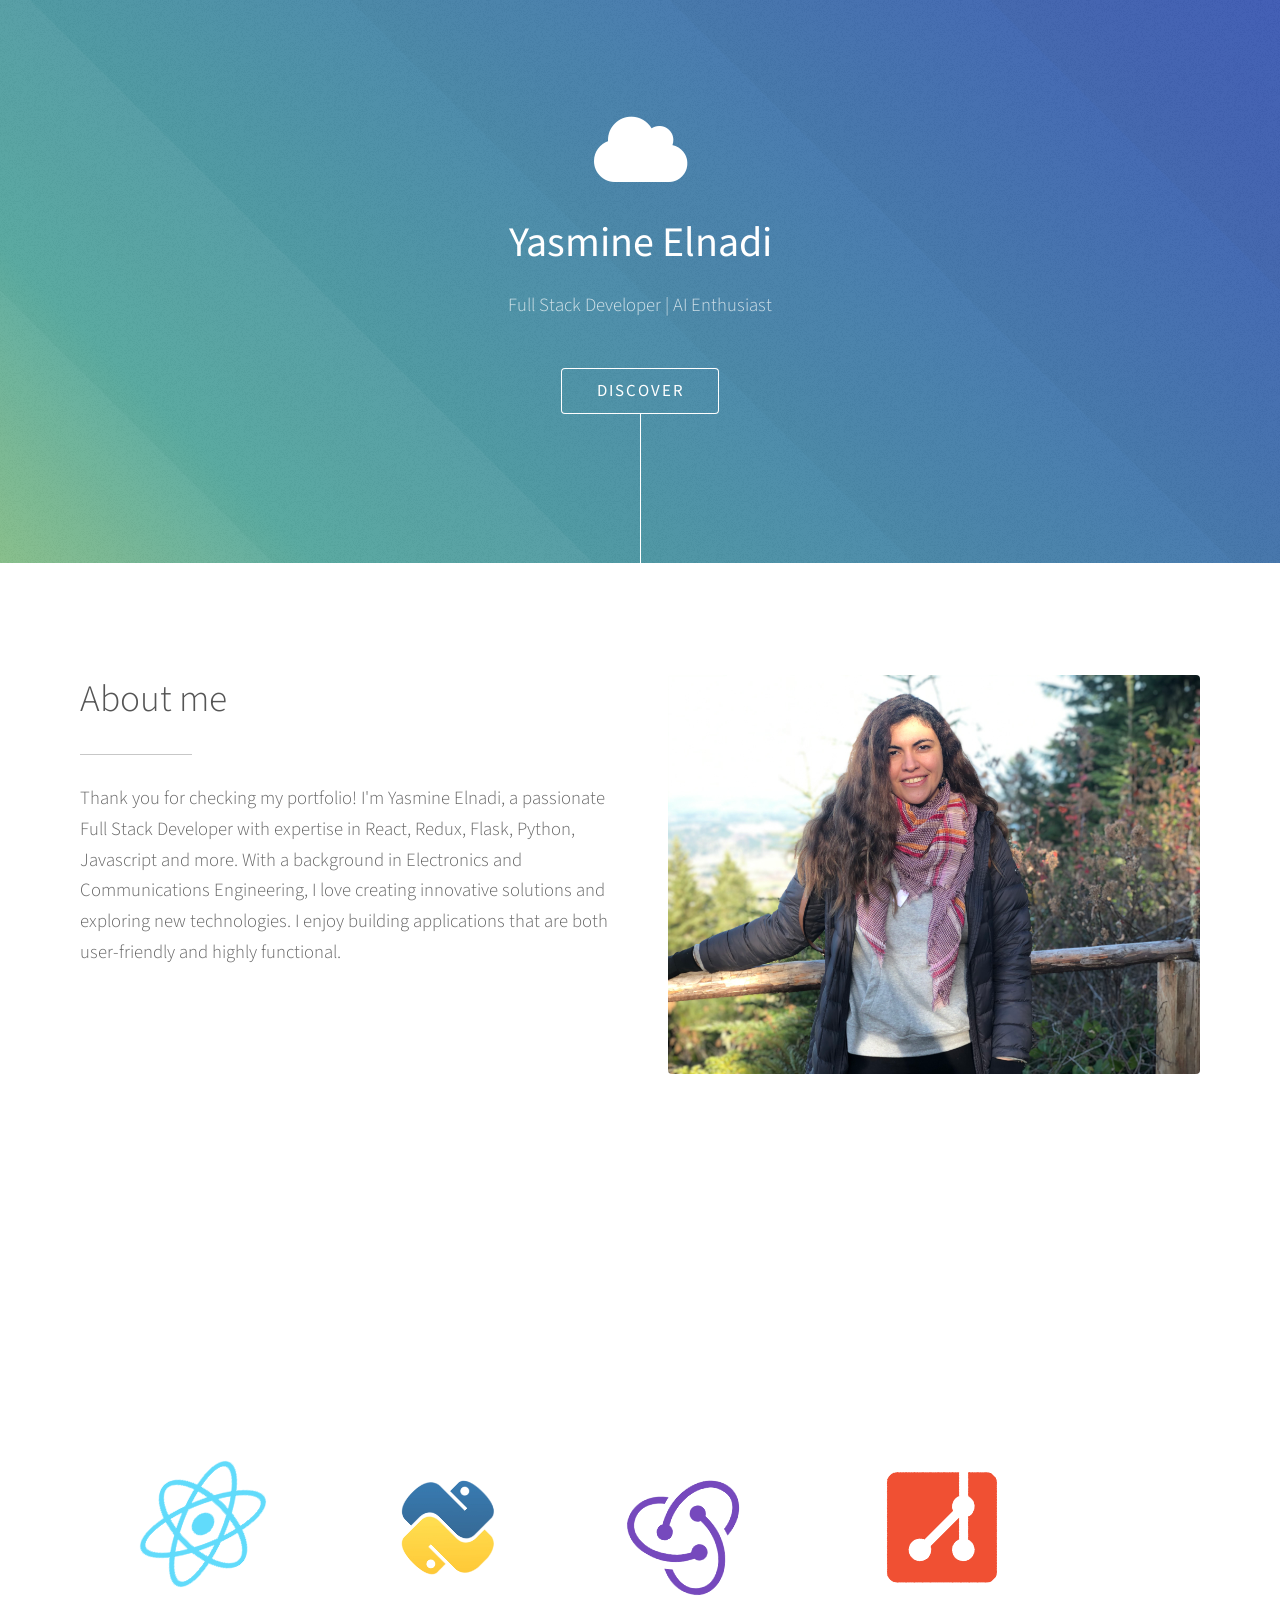
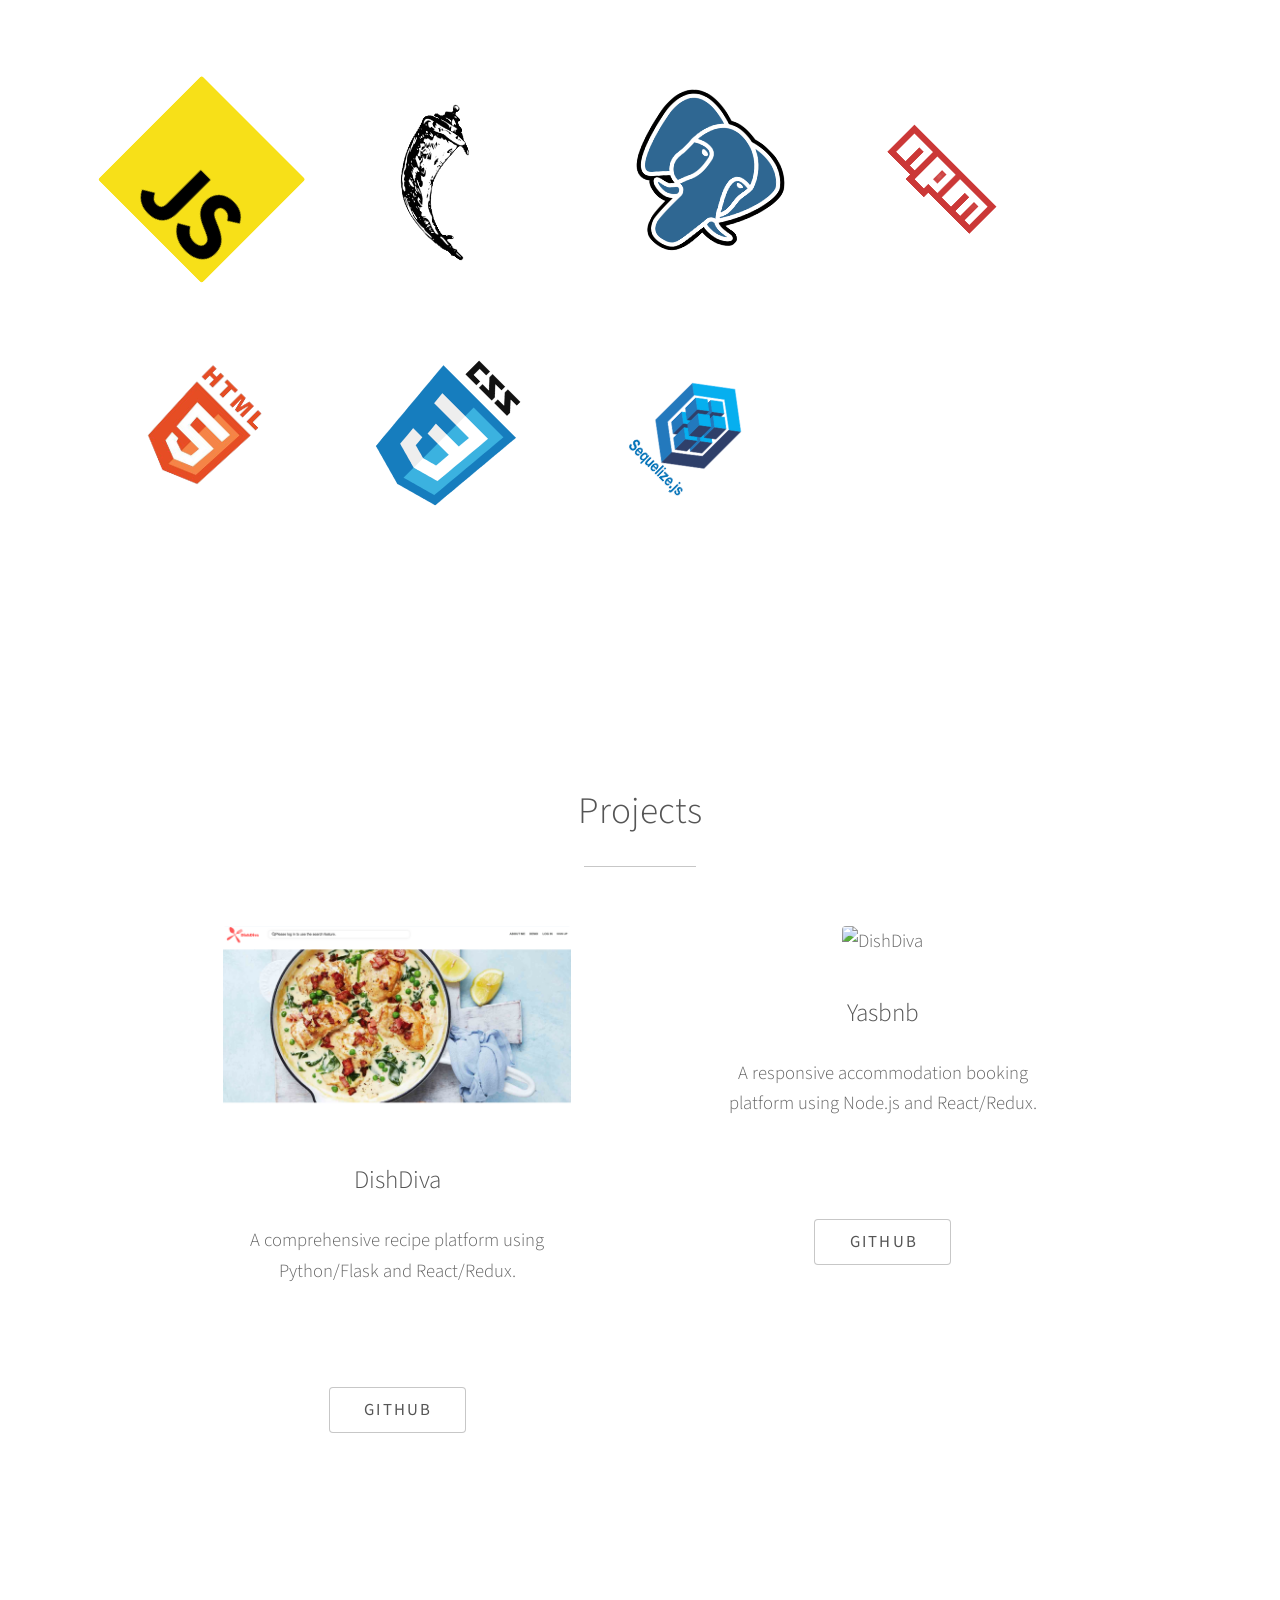
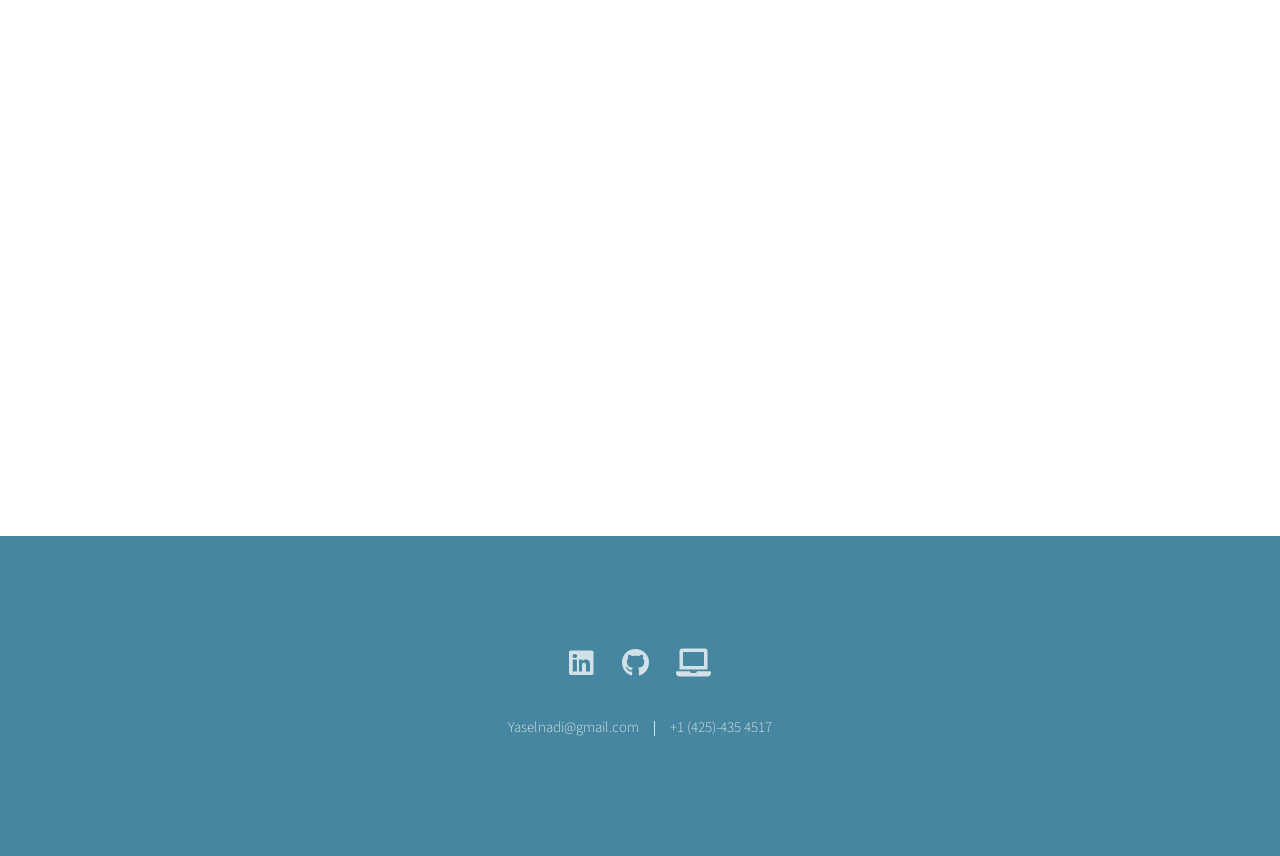
==== index.html @ 976515fc "edit" ====
<!DOCTYPE HTML>
<!--
	Photon by HTML5 UP
	html5up.net | @ajlkn
	Free for personal and commercial use under the CCA 3.0 license (html5up.net/license)
-->
<html>
	<head>
		<title>Yasmine Elnadi - Portfolio</title>
		<link rel="icon" type="image/x-icon" href="/images/favicon.ico">
		<meta charset="utf-8" />
		<meta name="viewport" content="width=device-width, initial-scale=1, user-scalable=no" />
		<link rel="stylesheet" href="assets/css/main.css" />
		<noscript><link rel="stylesheet" href="assets/css/noscript.css" /></noscript>
	</head>
	<body class="is-preload">

		<!-- Header -->
			<section id="header">
				<div class="inner">
					<span class="icon solid major fa-cloud"></span>
					<h1><strong>Yasmine Elnadi</strong><br />
					</h1>
					<p>Full Stack Developer | AI Enthusiast <br />
						<!-- <ul class="copyright">
							<li>Yaselnadi@gmail.com</li><li>+1 (425)-435 4517</li>
						</ul> -->

					
					</p>
					<ul class="actions special">
						<li><a href="#one" class="button scrolly">Discover</a></li>
					</ul>
				</div>
			</section>

		<!-- One -->
			<section id="one" class="main style1">
				<div class="container">
					<div class="row gtr-150">
						<div class="col-6 col-12-medium">
							<header class="major">
								<h2>About me<br />
								</h2>
							</header>
							<p>Thank you for checking my portfolio! I'm Yasmine Elnadi, a passionate Full Stack Developer with expertise in React, Redux, Flask, Python, Javascript and more. With a background in Electronics and Communications Engineering, I love creating innovative solutions and exploring new technologies. I enjoy building applications that are both user-friendly and highly functional. </p> 
						</div>
						<div class="col-6 col-12-medium imp-medium">
							<span class="image fit"><img src="images/pic1.jpg" alt="" /></span>
						</div>
					</div>
				</div>
			</section>

		<!-- Two -->
			<section id="two" class="main style2">
				<div class="container" >
							<header class="major">
								<h2>Skills and Technologies</h2>
							</header>
							<ul class="major-icons">
								<li><spam><img src="images/rr.png" alt="react" class="icon solid style3 major fa-camera-retro"></span></li>

								<li><span> <img src ='images/python2.png' alt ='python' class="icon solid style4 major fa-cog"></span></li>
								
								<li><span> <img src ='images/redux.png' alt ='redux' class="icon solid style6 major fa-calendar"></span></li>
								
								<li><span> <img src ='images/git.png' alt ='git' class="icon solid style6 major fa-calendar"></span></li>

								<li><span> <img src ='images/js.png' alt ='git' class="icon solid style6 major fa-calendar"></span></li>

								<li><span> <img src ='images/flask.png' alt ='git' class="icon solid style6 major fa-calendar"></span></li>

								<li><span> <img src ='images/post.png' alt ='git' class="icon solid style6 major fa-calendar"></span></li>

								<li><span> <img src ='images/npm.png' alt ='git' class="icon solid style6 major fa-calendar"></span></li>

								<li><span> <img src ='images/html-2.png' alt ='git' class="icon solid style6 major fa-calendar"></span></li>

								<li><span> <img src ='images/css.png' alt ='git' class="icon solid style6 major fa-calendar"></span></li>

								<li><span> <img src ='images/seq.png' alt ='git' class="icon solid style6 major fa-calendar"></span></li>


							</ul>
						</div>
					</div>
				</div>
			</section>

		<!-- Three -->
			<section id="three" class="main style1 special">
				<div class="container">
					<header class="major">
						<h2>Projects</h2>
					</header>
					<div class="row gtr-120">
						<div class="col-4 col-12-medium">
							<a href="https://dishdiva-t3d2.onrender.com/" target="_blank" class="image">
								<span class="image fit"><img src="images/dishdiva.png" alt="DishDiva" /></span>
							</a>
							<h3>DishDiva</h3>
							<p>A comprehensive recipe platform using Python/Flask and React/Redux.</p>
							<ul class="actions special align-button">
								<li><a href="https://github.com/YElnadi/DishDiva2" class="button">Github</a></li>
							</ul>
						</div>
						
						
						<div class="col-4 col-12-medium">
							<a href="https://yasbnb-65y9.onrender.com/" target="_blank" class="image">
								<span class="image fit"><img src="images/yasbnb.png" alt="DishDiva" /></span>
							</a>
							<h3>Yasbnb</h3>
							<p>A responsive accommodation booking platform using Node.js and React/Redux.</p>
							<ul class="actions special align-button">
								<li><a href="https://github.com/YElnadi/Yasbnb" class="button">Github</a></li>
							</ul>
						</div>


						<!-- <div class="col-4 col-12-medium">
							<a href="https://yasbnb-65y9.onrender.com/" target="_blank" class="image">
								<span class="image fit"><img src="images/yasbnb.png" alt="DishDiva" /></span>
							</a>
							<h3>Yasbnb</h3>
							<p>A responsive accommodation booking platform using Node.js and React.</p>
							<ul class="actions special align-button">
								<li><a href="https://github.com/YElnadi/Yasbnb" class="button">Github</a></li>
							</ul>
						</div> -->
					</div>
				</div>
			</section>

		<!--Four-->
			<section id="four" class="main style2 special">
				<div class="container">
					<header class="major">
						<h2>My AI Journey</h2>
					</header>
					<p>Recently, I embarked on an exciting new path as an AI engineer. I am thrilled to announce that I have been accepted into the Headstart fellowship, a prestigious program where I will have the opportunity to build five cutting-edge AI projects.</p>
					<p>This fellowship represents a significant milestone in my career, and I am eager to dive deep into the world of artificial intelligence. The projects I will be working on are not only innovative but also have the potential to make a real impact. Stay tuned for updates as I document my journey, share insights, and showcase the incredible work that lies ahead.</p>
					<p>Thank you for being a part of this exciting adventure with me!</p>
				<!-- </div></p>
					<ul class="actions special">
						<li><a href="#" class="button wide primary">Sign Up</a></li>
						<li><a href="#" class="button wide">Learn More</a></li>
					</ul>
				</div> -->
			</section>

		<!-- Five -->
		<!--
			<section id="five" class="main style1">
				<div class="container">
					<header class="major special">
						<h2>Elements</h2>
					</header>

					<section>
						<h4>Text</h4>
						<p>This is <b>bold</b> and this is <strong>strong</strong>. This is <i>italic</i> and this is <em>emphasized</em>.
						This is <sup>superscript</sup> text and this is <sub>subscript</sub> text.
						This is <u>underlined</u> and this is code: <code>for (;;) { ... }</code>. Finally, <a href="#">this is a link</a>.</p>
						<hr />
						<header>
							<h4>Heading with a Subtitle</h4>
							<p>Lorem ipsum dolor sit amet nullam id egestas urna aliquam</p>
						</header>
						<p>Nunc lacinia ante nunc ac lobortis. Interdum adipiscing gravida odio porttitor sem non mi integer non faucibus ornare mi ut ante amet placerat aliquet. Volutpat eu sed ante lacinia sapien lorem accumsan varius montes viverra nibh in adipiscing blandit tempus accumsan.</p>
						<header>
							<h5>Heading with a Subtitle</h5>
							<p>Lorem ipsum dolor sit amet nullam id egestas urna aliquam</p>
						</header>
						<p>Nunc lacinia ante nunc ac lobortis. Interdum adipiscing gravida odio porttitor sem non mi integer non faucibus ornare mi ut ante amet placerat aliquet. Volutpat eu sed ante lacinia sapien lorem accumsan varius montes viverra nibh in adipiscing blandit tempus accumsan.</p>
						<hr />
						<h2>Heading Level 2</h2>
						<h3>Heading Level 3</h3>
						<h4>Heading Level 4</h4>
						<h5>Heading Level 5</h5>
						<h6>Heading Level 6</h6>
						<hr />
						<h5>Blockquote</h5>
						<blockquote>Fringilla nisl. Donec accumsan interdum nisi, quis tincidunt felis sagittis eget tempus euismod. Vestibulum ante ipsum primis in faucibus vestibulum. Blandit adipiscing eu felis iaculis volutpat ac adipiscing accumsan faucibus. Vestibulum ante ipsum primis in faucibus lorem ipsum dolor sit amet nullam adipiscing eu felis.</blockquote>
						<h5>Preformatted</h5>
						<pre><code>i = 0;

while (!deck.isInOrder()) {
print 'Iteration ' + i;
deck.shuffle();
i++;
}

print 'It took ' + i + ' iterations to sort the deck.';</code></pre>
					</section>

					<section>
						<h4>Lists</h4>
						<div class="row">
							<div class="col-6 col-12-medium">
								<h5>Unordered</h5>
								<ul>
									<li>Dolor pulvinar etiam.</li>
									<li>Sagittis adipiscing.</li>
									<li>Felis enim feugiat.</li>
								</ul>
								<h5>Alternate</h5>
								<ul class="alt">
									<li>Dolor pulvinar etiam.</li>
									<li>Sagittis adipiscing.</li>
									<li>Felis enim feugiat.</li>
								</ul>
							</div>
							<div class="col-6 col-12-medium">
								<h5>Ordered</h5>
								<ol>
									<li>Dolor pulvinar etiam.</li>
									<li>Etiam vel felis viverra.</li>
									<li>Felis enim feugiat.</li>
									<li>Dolor pulvinar etiam.</li>
									<li>Etiam vel felis lorem.</li>
									<li>Felis enim et feugiat.</li>
								</ol>
								<h5>Icons</h5>
								<ul class="icons">
									<li><a href="#" class="icon brands fa-twitter"><span class="label">Twitter</span></a></li>
									<li><a href="#" class="icon brands fa-facebook-f"><span class="label">Facebook</span></a></li>
									<li><a href="#" class="icon brands fa-instagram"><span class="label">Instagram</span></a></li>
									<li><a href="#" class="icon brands fa-github"><span class="label">Github</span></a></li>
								</ul>
							</div>
						</div>
						<h5>Actions</h5>
						<div class="row">
							<div class="col-6 col-12-medium">
								<ul class="actions">
									<li><a href="#" class="button primary">Default</a></li>
									<li><a href="#" class="button">Default</a></li>
								</ul>
								<ul class="actions small">
									<li><a href="#" class="button primary small">Small</a></li>
									<li><a href="#" class="button small">Small</a></li>
								</ul>
								<ul class="actions stacked">
									<li><a href="#" class="button primary">Default</a></li>
									<li><a href="#" class="button">Default</a></li>
								</ul>
								<ul class="actions stacked">
									<li><a href="#" class="button primary small">Small</a></li>
									<li><a href="#" class="button small">Small</a></li>
								</ul>
							</div>
							<div class="col-6 col-12-medium">
								<ul class="actions stacked">
									<li><a href="#" class="button primary fit">Default</a></li>
									<li><a href="#" class="button fit">Default</a></li>
								</ul>
								<ul class="actions stacked">
									<li><a href="#" class="button primary small fit">Small</a></li>
									<li><a href="#" class="button small fit">Small</a></li>
								</ul>
							</div>
						</div>
					</section>

					<section>
						<h4>Table</h4>
						<h5>Default</h5>
						<div class="table-wrapper">
							<table>
								<thead>
									<tr>
										<th>Name</th>
										<th>Description</th>
										<th>Price</th>
									</tr>
								</thead>
								<tbody>
									<tr>
										<td>Item One</td>
										<td>Ante turpis integer aliquet porttitor.</td>
										<td>29.99</td>
									</tr>
									<tr>
										<td>Item Two</td>
										<td>Vis ac commodo adipiscing arcu aliquet.</td>
										<td>19.99</td>
									</tr>
									<tr>
										<td>Item Three</td>
										<td> Morbi faucibus arcu accumsan lorem.</td>
										<td>29.99</td>
									</tr>
									<tr>
										<td>Item Four</td>
										<td>Vitae integer tempus condimentum.</td>
										<td>19.99</td>
									</tr>
									<tr>
										<td>Item Five</td>
										<td>Ante turpis integer aliquet porttitor.</td>
										<td>29.99</td>
									</tr>
								</tbody>
								<tfoot>
									<tr>
										<td colspan="2"></td>
										<td>100.00</td>
									</tr>
								</tfoot>
							</table>
						</div>

						<h5>Alternate</h5>
						<div class="table-wrapper">
							<table class="alt">
								<thead>
									<tr>
										<th>Name</th>
										<th>Description</th>
										<th>Price</th>
									</tr>
								</thead>
								<tbody>
									<tr>
										<td>Item One</td>
										<td>Ante turpis integer aliquet porttitor.</td>
										<td>29.99</td>
									</tr>
									<tr>
										<td>Item Two</td>
										<td>Vis ac commodo adipiscing arcu aliquet.</td>
										<td>19.99</td>
									</tr>
									<tr>
										<td>Item Three</td>
										<td> Morbi faucibus arcu accumsan lorem.</td>
										<td>29.99</td>
									</tr>
									<tr>
										<td>Item Four</td>
										<td>Vitae integer tempus condimentum.</td>
										<td>19.99</td>
									</tr>
									<tr>
										<td>Item Five</td>
										<td>Ante turpis integer aliquet porttitor.</td>
										<td>29.99</td>
									</tr>
								</tbody>
								<tfoot>
									<tr>
										<td colspan="2"></td>
										<td>100.00</td>
									</tr>
								</tfoot>
							</table>
						</div>
					</section>

					<section>
						<h4>Buttons</h4>
						<ul class="actions">
							<li><a href="#" class="button primary">Primary</a></li>
							<li><a href="#" class="button">Default</a></li>
						</ul>
						<ul class="actions">
							<li><a href="#" class="button large">Large</a></li>
							<li><a href="#" class="button">Default</a></li>
							<li><a href="#" class="button small">Small</a></li>
						</ul>
						<ul class="actions fit">
							<li><a href="#" class="button fit">Fit</a></li>
							<li><a href="#" class="button primary fit">Fit</a></li>
							<li><a href="#" class="button fit">Fit</a></li>
						</ul>
						<ul class="actions fit small">
							<li><a href="#" class="button primary fit small">Fit + Small</a></li>
							<li><a href="#" class="button fit small">Fit + Small</a></li>
							<li><a href="#" class="button primary fit small">Fit + Small</a></li>
						</ul>
						<ul class="actions">
							<li><a href="#" class="button primary icon solid fa-download">Icon</a></li>
							<li><a href="#" class="button icon solid fa-download">Icon</a></li>
						</ul>
						<ul class="actions">
							<li><span class="button primary disabled">Disabled</span></li>
							<li><span class="button disabled">Disabled</span></li>
						</ul>
					</section>

					<section>
						<h4>Form</h4>
						<form method="post" action="#">
							<div class="row gtr-uniform gtr-50">
								<div class="col-6 col-12-xsmall">
									<input type="text" name="demo-name" id="demo-name" value="" placeholder="Name" />
								</div>
								<div class="col-6 col-12-xsmall">
									<input type="email" name="demo-email" id="demo-email" value="" placeholder="Email" />
								</div>
								<div class="col-12">
									<select name="demo-category" id="demo-category">
										<option value="">- Category -</option>
										<option value="1">Manufacturing</option>
										<option value="1">Shipping</option>
										<option value="1">Administration</option>
										<option value="1">Human Resources</option>
									</select>
								</div>
								<div class="col-4 col-12-small">
									<input type="radio" id="demo-priority-low" name="demo-priority" checked>
									<label for="demo-priority-low">Low</label>
								</div>
								<div class="col-4 col-12-small">
									<input type="radio" id="demo-priority-normal" name="demo-priority">
									<label for="demo-priority-normal">Normal</label>
								</div>
								<div class="col-4 col-12-small">
									<input type="radio" id="demo-priority-high" name="demo-priority">
									<label for="demo-priority-high">High</label>
								</div>
								<div class="col-6 col-12-small">
									<input type="checkbox" id="demo-copy" name="demo-copy">
									<label for="demo-copy">Email me a copy</label>
								</div>
								<div class="col-6 col-12-small">
									<input type="checkbox" id="demo-human" name="demo-human" checked>
									<label for="demo-human">Not a robot</label>
								</div>
								<div class="col-12">
									<textarea name="demo-message" id="demo-message" placeholder="Enter your message" rows="6"></textarea>
								</div>
								<div class="col-12">
									<ul class="actions">
										<li><input type="submit" value="Send Message" class="primary" /></li>
										<li><input type="reset" value="Reset" /></li>
									</ul>
								</div>
							</div>
						</form>
					</section>

					<section>
						<h4>Image</h4>
						<h5>Fit</h5>
						<div class="box alt">
							<div class="row gtr-uniform gtr-50">
								<div class="col-12"><span class="image fit"><img src="images/pic06.jpg" alt="" /></span></div>
								<div class="col-4"><span class="image fit"><img src="images/pic02.jpg" alt="" /></span></div>
								<div class="col-4"><span class="image fit"><img src="images/pic03.jpg" alt="" /></span></div>
								<div class="col-4"><span class="image fit"><img src="images/pic04.jpg" alt="" /></span></div>
								<div class="col-4"><span class="image fit"><img src="images/pic03.jpg" alt="" /></span></div>
								<div class="col-4"><span class="image fit"><img src="images/pic04.jpg" alt="" /></span></div>
								<div class="col-4"><span class="image fit"><img src="images/pic02.jpg" alt="" /></span></div>
								<div class="col-4"><span class="image fit"><img src="images/pic04.jpg" alt="" /></span></div>
								<div class="col-4"><span class="image fit"><img src="images/pic02.jpg" alt="" /></span></div>
								<div class="col-4"><span class="image fit"><img src="images/pic03.jpg" alt="" /></span></div>
							</div>
						</div>
						<h5>Left &amp; Right</h5>
						<p><span class="image left"><img src="images/pic05.jpg" alt="" /></span>Fringilla nisl. Donec accumsan interdum nisi, quis tincidunt felis sagittis eget. tempus euismod. Vestibulum ante ipsum primis in faucibus vestibulum. Blandit adipiscing eu felis iaculis volutpat ac adipiscing accumsan eu faucibus. Integer ac pellentesque praesent tincidunt felis sagittis eget. tempus euismod. Vestibulum ante ipsum primis in faucibus vestibulum. Blandit adipiscing eu felis iaculis volutpat ac adipiscing accumsan eu faucibus. Integer ac pellentesque praesent. Donec accumsan interdum nisi, quis tincidunt felis sagittis eget. tempus euismod. Vestibulum ante ipsum primis in faucibus vestibulum. Blandit adipiscing eu felis iaculis volutpat ac adipiscing accumsan eu faucibus. Integer ac pellentesque praesent tincidunt felis sagittis eget. tempus euismod. Vestibulum ante ipsum primis in faucibus vestibulum. Blandit adipiscing eu felis iaculis volutpat ac adipiscing accumsan eu faucibus. Integer ac pellentesque praesent. Blandit adipiscing eu felis iaculis volutpat ac adipiscing accumsan eu faucibus. Integer ac pellentesque praesent tincidunt felis sagittis eget. tempus euismod. Vestibulum ante ipsum primis in faucibus vestibulum. Blandit adipiscing eu felis iaculis volutpat ac adipiscing accumsan eu faucibus. Integer ac pellentesque praesent.</p>
						<p><span class="image right"><img src="images/pic05.jpg" alt="" /></span>Fringilla nisl. Donec accumsan interdum nisi, quis tincidunt felis sagittis eget. tempus euismod. Vestibulum ante ipsum primis in faucibus vestibulum. Blandit adipiscing eu felis iaculis volutpat ac adipiscing accumsan eu faucibus. Integer ac pellentesque praesent tincidunt felis sagittis eget. tempus euismod. Vestibulum ante ipsum primis in faucibus vestibulum. Blandit adipiscing eu felis iaculis volutpat ac adipiscing accumsan eu faucibus. Integer ac pellentesque praesent. Donec accumsan interdum nisi, quis tincidunt felis sagittis eget. tempus euismod. Vestibulum ante ipsum primis in faucibus vestibulum. Blandit adipiscing eu felis iaculis volutpat ac adipiscing accumsan eu faucibus. Integer ac pellentesque praesent tincidunt felis sagittis eget. tempus euismod. Vestibulum ante ipsum primis in faucibus vestibulum. Blandit adipiscing eu felis iaculis volutpat ac adipiscing accumsan eu faucibus. Integer ac pellentesque praesent. Blandit adipiscing eu felis iaculis volutpat ac adipiscing accumsan eu faucibus. Integer ac pellentesque praesent tincidunt felis sagittis eget. tempus euismod. Vestibulum ante ipsum primis in faucibus vestibulum. Blandit adipiscing eu felis iaculis volutpat ac adipiscing accumsan eu faucibus. Integer ac pellentesque praesent.</p>
					</section>

				</div>
			</section>
		-->

		<!-- Footer -->
			<section id="footer">
				<ul class="icons">
					<li><a href="https://www.linkedin.com/in/yaselnadi/" class="icon brands alt fa-linkedin"><span class="label">Linkedin</span></a></li>
					<!-- <li><a href="#" class="icon brands alt fa-facebook-f"><span class="label">Facebook</span></a></li> -->
					<!-- <li><a href="#" class="icon brands alt fa-instagram"><span class="label">Instagram</span></a></li> -->
					<li><a href="https://github.com/YElnadi" class="icon brands alt fa-github"><span class="label">GitHub</span></a></li>
					<li><a href="https://drive.google.com/file/d/12PLANAOQtcDp2Wn8DQC7lfsDt5H2Oo2F/view?pli=1" class="icon solid alt fa-laptop"><span class="label">Resume</span></a></li>
				</ul>
				<ul class="copyright">
					<li>Yaselnadi@gmail.com</li><li>+1 (425)-435 4517</li>
				</ul>
			</section>

		<!-- Scripts -->
			<script src="assets/js/jquery.min.js"></script>
			<script src="assets/js/jquery.scrolly.min.js"></script>
			<script src="assets/js/browser.min.js"></script>
			<script src="assets/js/breakpoints.min.js"></script>
			<script src="assets/js/util.js"></script>
			<script src="assets/js/main.js"></script>

	</body>
</html>
---- assets/css/main.css ----
@import url("fontawesome-all.min.css");
@import url("https://fonts.googleapis.com/css?family=Source+Sans+Pro:300,300italic,400,400italic");

/*
	Photon by HTML5 UP
	html5up.net | @ajlkn
	Free for personal and commercial use under the CCA 3.0 license (html5up.net/license)
*/

html, body, div, span, applet, object,
iframe, h1, h2, h3, h4, h5, h6, p, blockquote,
pre, a, abbr, acronym, address, big, cite,
code, del, dfn, em, img, ins, kbd, q, s, samp,
small, strike, strong, sub, sup, tt, var, b,
u, i, center, dl, dt, dd, ol, ul, li, fieldset,
form, label, legend, table, caption, tbody,
tfoot, thead, tr, th, td, article, aside,
canvas, details, embed, figure, figcaption,
footer, header, hgroup, menu, nav, output, ruby,
section, summary, time, mark, audio, video {
	margin: 0;
	padding: 0;
	border: 0;
	font-size: 100%;
	font: inherit;
	vertical-align: baseline;}

article, aside, details, figcaption, figure,
footer, header, hgroup, menu, nav, section {
	display: block;}

body {
	line-height: 1;
}

ol, ul {
	list-style: none;
}

blockquote, q {
	quotes: none;
}

	blockquote:before, blockquote:after, q:before, q:after {
		content: '';
		content: none;
	}

table {
	border-collapse: collapse;
	border-spacing: 0;
}

body {
	-webkit-text-size-adjust: none;
}

mark {
	background-color: transparent;
	color: inherit;
}

input::-moz-focus-inner {
	border: 0;
	padding: 0;
}

input, select, textarea {
	-moz-appearance: none;
	-webkit-appearance: none;
	-ms-appearance: none;
	appearance: none;
}

/* Basic */

	html {
		box-sizing: border-box;
	}

	*, *:before, *:after {
		box-sizing: inherit;
	}

	body {
		background: #fff;
	}

		body.is-preload *, body.is-preload *:before, body.is-preload *:after {
			-moz-animation: none !important;
			-webkit-animation: none !important;
			-ms-animation: none !important;
			animation: none !important;
			-moz-transition: none !important;
			-webkit-transition: none !important;
			-ms-transition: none !important;
			transition: none !important;
		}

	body, input, select, textarea {
		color: #666;
		font-family: "Source Sans Pro", Helvetica, sans-serif;
		font-size: 16pt;
		font-weight: 300;
		line-height: 1.65em;
	}

	a {
		-moz-transition: color 0.2s ease-in-out, border-color 0.2s ease-in-out;
		-webkit-transition: color 0.2s ease-in-out, border-color 0.2s ease-in-out;
		-ms-transition: color 0.2s ease-in-out, border-color 0.2s ease-in-out;
		transition: color 0.2s ease-in-out, border-color 0.2s ease-in-out;
		border-bottom: dotted 1px #666;
		color: inherit;
		text-decoration: none;
	}

		a:hover {
			border-bottom-color: transparent !important;
			color: #6bd4c8;
		}

	strong, b {
		color: #555;
		font-weight: 400;
	}

	em, i {
		font-style: italic;
	}

	p {
		margin: 0 0 2em 0;
	}

	h1, h2, h3, h4, h5, h6 {
		color: #555;
		line-height: 1em;
		margin: 0 0 1em 0;
	}

		h1 a, h2 a, h3 a, h4 a, h5 a, h6 a {
			color: inherit;
			text-decoration: none;
		}

	h1 {
		font-size: 2.25em;
		line-height: 1.35em;
	}

	h2 {
		font-size: 2em;
		line-height: 1.35em;
	}

	h3 {
		font-size: 1.35em;
		line-height: 1.5em;
	}

	h4 {
		font-size: 1.25em;
		line-height: 1.5em;
	}

	h5 {
		font-size: 0.9em;
		line-height: 1.5em;
	}

	h6 {
		font-size: 0.7em;
		line-height: 1.5em;
	}

	sub {
		font-size: 0.8em;
		position: relative;
		top: 0.5em;
	}

	sup {
		font-size: 0.8em;
		position: relative;
		top: -0.5em;
	}

	hr {
		border: 0;
		border-bottom: solid 1px rgba(144, 144, 144, 0.5);
		margin: 2em 0;
	}

		hr.major {
			margin: 3em 0;
		}

	blockquote {
		border-left: solid 4px rgba(144, 144, 144, 0.5);
		font-style: italic;
		margin: 0 0 2em 0;
		padding: 0.5em 0 0.5em 2em;
	}

	code {
		background: rgba(144, 144, 144, 0.075);
		border-radius: 4px;
		border: solid 1px rgba(144, 144, 144, 0.5);
		font-family: "Courier New", monospace;
		font-size: 0.9em;
		margin: 0 0.25em;
		padding: 0.25em 0.65em;
	}

	pre {
		-webkit-overflow-scrolling: touch;
		font-family: "Courier New", monospace;
		font-size: 0.9em;
		margin: 0 0 2em 0;
	}

		pre code {
			display: block;
			line-height: 1.75em;
			padding: 1em 1.5em;
			overflow-x: auto;
		}

	.align-left {
		text-align: left;
	}

	.align-center {
		text-align: center;
	}

	.align-right {
		text-align: right;
	}

/* Container */

	.container {
		margin: 0 auto;
		max-width: calc(100% - 4em);
		width: 60em;
	}

		.container.xsmall {
			width: 15em;
		}

		.container.small {
			width: 30em;
		}

		.container.medium {
			width: 45em;
		}

		.container.large {
			width: 75em;
		}

		.container.xlarge {
			width: 90em;
		}

		.container.max {
			width: 100%;
		}

		@media screen and (max-width: 980px) {

			.container {
				max-width: 100% !important;
				width: 100% !important;
			}

		}

		@media screen and (max-width: 480px) {

			.container {
				max-width: calc(100% - 3em);
			}

		}

/* Row */

	.row {
		display: flex;
		flex-wrap: wrap;
		box-sizing: border-box;
		align-items: stretch;
	}

		.row > * {
			box-sizing: border-box;
		}

		.row.gtr-uniform > * > :last-child {
			margin-bottom: 0;
		}

		.row.aln-left {
			justify-content: flex-start;
		}

		.row.aln-center {
			justify-content: center;
		}

		.row.aln-right {
			justify-content: flex-end;
		}

		.row.aln-top {
			align-items: flex-start;
		}

		.row.aln-middle {
			align-items: center;
		}

		.row.aln-bottom {
			align-items: flex-end;
		}

		.row > .imp {
			order: -1;
		}

		.row > .col-1 {
			width: 8.33333%;
		}

		.row > .off-1 {
			margin-left: 8.33333%;
		}

		.row > .col-2 {
			width: 16.66667%;
		}

		.row > .off-2 {
			margin-left: 16.66667%;
		}

		.row > .col-3 {
			width: 25%;
		}

		.row > .off-3 {
			margin-left: 25%;
		}

		.row > .col-4 {
			width: 33.33333%;
		}

		.row > .off-4 {
			margin-left: 33.33333%;
		}

		.row > .col-5 {
			width: 41.66667%;
		}

		.row > .off-5 {
			margin-left: 41.66667%;
		}

		.row > .col-6 {
			width: 50%;
		}

		.row > .off-6 {
			margin-left: 50%;
		}

		.row > .col-7 {
			width: 58.33333%;
		}

		.row > .off-7 {
			margin-left: 58.33333%;
		}

		.row > .col-8 {
			width: 66.66667%;
		}

		.row > .off-8 {
			margin-left: 66.66667%;
		}

		.row > .col-9 {
			width: 75%;
		}

		.row > .off-9 {
			margin-left: 75%;
		}

		.row > .col-10 {
			width: 83.33333%;
		}

		.row > .off-10 {
			margin-left: 83.33333%;
		}

		.row > .col-11 {
			width: 91.66667%;
		}

		.row > .off-11 {
			margin-left: 91.66667%;
		}

		.row > .col-12 {
			width: 100%;
		}

		.row > .off-12 {
			margin-left: 100%;
		}

		.row.gtr-0 {
			margin-top: 0;
			margin-left: 0em;
		}

			.row.gtr-0 > * {
				padding: 0 0 0 0em;
			}

			.row.gtr-0.gtr-uniform {
				margin-top: 0em;
			}

				.row.gtr-0.gtr-uniform > * {
					padding-top: 0em;
				}

		.row.gtr-25 {
			margin-top: 0;
			margin-left: -0.5em;
		}

			.row.gtr-25 > * {
				padding: 0 0 0 0.5em;
			}

			.row.gtr-25.gtr-uniform {
				margin-top: -0.5em;
			}

				.row.gtr-25.gtr-uniform > * {
					padding-top: 0.5em;
				}

		.row.gtr-50 {
			margin-top: 0;
			margin-left: -1em;
		}

			.row.gtr-50 > * {
				padding: 0 0 0 1em;
			}

			.row.gtr-50.gtr-uniform {
				margin-top: -1em;
			}

				.row.gtr-50.gtr-uniform > * {
					padding-top: 1em;
				}

		.row {
			margin-top: 0;
			margin-left: -2em;
		}

			.row > * {
				padding: 0 0 0 2em;
			}

			.row.gtr-uniform {
				margin-top: -2em;
			}

				.row.gtr-uniform > * {
					padding-top: 2em;
				}

		.row.gtr-150 {
			margin-top: 0;
			margin-left: -3em;
		}

			.row.gtr-150 > * {
				padding: 0 0 0 3em;
			}

			.row.gtr-150.gtr-uniform {
				margin-top: -3em;
			}

				.row.gtr-150.gtr-uniform > * {
					padding-top: 3em;
				}

		.row.gtr-200 {
			margin-top: 0;
			margin-left: -4em;
		}

			.row.gtr-200 > * {
				padding: 0 0 0 4em;
			}

			.row.gtr-200.gtr-uniform {
				margin-top: -4em;
			}

				.row.gtr-200.gtr-uniform > * {
					padding-top: 4em;
				}

		@media screen and (max-width: 1680px) {

			.row {
				display: flex;
				flex-wrap: wrap;
				box-sizing: border-box;
				align-items: stretch;
			}

				.row > * {
					box-sizing: border-box;
				}

				.row.gtr-uniform > * > :last-child {
					margin-bottom: 0;
				}

				.row.aln-left {
					justify-content: flex-start;
				}

				.row.aln-center {
					justify-content: center;
				}

				.row.aln-right {
					justify-content: flex-end;
				}

				.row.aln-top {
					align-items: flex-start;
				}

				.row.aln-middle {
					align-items: center;
				}

				.row.aln-bottom {
					align-items: flex-end;
				}

				.row > .imp-xlarge {
					order: -1;
				}

				.row > .col-1-xlarge {
					width: 8.33333%;
				}

				.row > .off-1-xlarge {
					margin-left: 8.33333%;
				}

				.row > .col-2-xlarge {
					width: 16.66667%;
				}

				.row > .off-2-xlarge {
					margin-left: 16.66667%;
				}

				.row > .col-3-xlarge {
					width: 25%;
				}

				.row > .off-3-xlarge {
					margin-left: 25%;
				}

				.row > .col-4-xlarge {
					width: 33.33333%;
				}

				.row > .off-4-xlarge {
					margin-left: 33.33333%;
				}

				.row > .col-5-xlarge {
					width: 41.66667%;
				}

				.row > .off-5-xlarge {
					margin-left: 41.66667%;
				}

				.row > .col-6-xlarge {
					width: 50%;
				}

				.row > .off-6-xlarge {
					margin-left: 50%;
				}

				.row > .col-7-xlarge {
					width: 58.33333%;
				}

				.row > .off-7-xlarge {
					margin-left: 58.33333%;
				}

				.row > .col-8-xlarge {
					width: 66.66667%;
				}

				.row > .off-8-xlarge {
					margin-left: 66.66667%;
				}

				.row > .col-9-xlarge {
					width: 75%;
				}

				.row > .off-9-xlarge {
					margin-left: 75%;
				}

				.row > .col-10-xlarge {
					width: 83.33333%;
				}

				.row > .off-10-xlarge {
					margin-left: 83.33333%;
				}

				.row > .col-11-xlarge {
					width: 91.66667%;
				}

				.row > .off-11-xlarge {
					margin-left: 91.66667%;
				}

				.row > .col-12-xlarge {
					width: 100%;
				}

				.row > .off-12-xlarge {
					margin-left: 100%;
				}

				.row.gtr-0 {
					margin-top: 0;
					margin-left: 0em;
				}

					.row.gtr-0 > * {
						padding: 0 0 0 0em;
					}

					.row.gtr-0.gtr-uniform {
						margin-top: 0em;
					}

						.row.gtr-0.gtr-uniform > * {
							padding-top: 0em;
						}

				.row.gtr-25 {
					margin-top: 0;
					margin-left: -0.5em;
				}

					.row.gtr-25 > * {
						padding: 0 0 0 0.5em;
					}

					.row.gtr-25.gtr-uniform {
						margin-top: -0.5em;
					}

						.row.gtr-25.gtr-uniform > * {
							padding-top: 0.5em;
						}

				.row.gtr-50 {
					margin-top: 0;
					margin-left: -1em;
				}

					.row.gtr-50 > * {
						padding: 0 0 0 1em;
					}

					.row.gtr-50.gtr-uniform {
						margin-top: -1em;
					}

						.row.gtr-50.gtr-uniform > * {
							padding-top: 1em;
						}

				.row {
					margin-top: 0;
					margin-left: -2em;
				}

					.row > * {
						padding: 0 0 0 2em;
					}

					.row.gtr-uniform {
						margin-top: -2em;
					}

						.row.gtr-uniform > * {
							padding-top: 2em;
						}

				.row.gtr-150 {
					margin-top: 0;
					margin-left: -3em;
				}

					.row.gtr-150 > * {
						padding: 0 0 0 3em;
					}

					.row.gtr-150.gtr-uniform {
						margin-top: -3em;
					}

						.row.gtr-150.gtr-uniform > * {
							padding-top: 3em;
						}

				.row.gtr-200 {
					margin-top: 0;
					margin-left: -4em;
				}

					.row.gtr-200 > * {
						padding: 0 0 0 4em;
					}

					.row.gtr-200.gtr-uniform {
						margin-top: -4em;
					}

						.row.gtr-200.gtr-uniform > * {
							padding-top: 4em;
						}

		}

		@media screen and (max-width: 1140px) {

			.row {
				display: flex;
				flex-wrap: wrap;
				box-sizing: border-box;
				align-items: stretch;
			}

				.row > * {
					box-sizing: border-box;
				}

				.row.gtr-uniform > * > :last-child {
					margin-bottom: 0;
				}

				.row.aln-left {
					justify-content: flex-start;
				}

				.row.aln-center {
					justify-content: center;
				}

				.row.aln-right {
					justify-content: flex-end;
				}

				.row.aln-top {
					align-items: flex-start;
				}

				.row.aln-middle {
					align-items: center;
				}

				.row.aln-bottom {
					align-items: flex-end;
				}

				.row > .imp-large {
					order: -1;
				}

				.row > .col-1-large {
					width: 8.33333%;
				}

				.row > .off-1-large {
					margin-left: 8.33333%;
				}

				.row > .col-2-large {
					width: 16.66667%;
				}

				.row > .off-2-large {
					margin-left: 16.66667%;
				}

				.row > .col-3-large {
					width: 25%;
				}

				.row > .off-3-large {
					margin-left: 25%;
				}

				.row > .col-4-large {
					width: 33.33333%;
				}

				.row > .off-4-large {
					margin-left: 33.33333%;
				}

				.row > .col-5-large {
					width: 41.66667%;
				}

				.row > .off-5-large {
					margin-left: 41.66667%;
				}

				.row > .col-6-large {
					width: 50%;
				}

				.row > .off-6-large {
					margin-left: 50%;
				}

				.row > .col-7-large {
					width: 58.33333%;
				}

				.row > .off-7-large {
					margin-left: 58.33333%;
				}

				.row > .col-8-large {
					width: 66.66667%;
				}

				.row > .off-8-large {
					margin-left: 66.66667%;
				}

				.row > .col-9-large {
					width: 75%;
				}

				.row > .off-9-large {
					margin-left: 75%;
				}

				.row > .col-10-large {
					width: 83.33333%;
				}

				.row > .off-10-large {
					margin-left: 83.33333%;
				}

				.row > .col-11-large {
					width: 91.66667%;
				}

				.row > .off-11-large {
					margin-left: 91.66667%;
				}

				.row > .col-12-large {
					width: 100%;
				}

				.row > .off-12-large {
					margin-left: 100%;
				}

				.row.gtr-0 {
					margin-top: 0;
					margin-left: 0em;
				}

					.row.gtr-0 > * {
						padding: 0 0 0 0em;
					}

					.row.gtr-0.gtr-uniform {
						margin-top: 0em;
					}

						.row.gtr-0.gtr-uniform > * {
							padding-top: 0em;
						}

				.row.gtr-25 {
					margin-top: 0;
					margin-left: -0.5em;
				}

					.row.gtr-25 > * {
						padding: 0 0 0 0.5em;
					}

					.row.gtr-25.gtr-uniform {
						margin-top: -0.5em;
					}

						.row.gtr-25.gtr-uniform > * {
							padding-top: 0.5em;
						}

				.row.gtr-50 {
					margin-top: 0;
					margin-left: -1em;
				}

					.row.gtr-50 > * {
						padding: 0 0 0 1em;
					}

					.row.gtr-50.gtr-uniform {
						margin-top: -1em;
					}

						.row.gtr-50.gtr-uniform > * {
							padding-top: 1em;
						}

				.row {
					margin-top: 0;
					margin-left: -2em;
				}

					.row > * {
						padding: 0 0 0 2em;
					}

					.row.gtr-uniform {
						margin-top: -2em;
					}

						.row.gtr-uniform > * {
							padding-top: 2em;
						}

				.row.gtr-150 {
					margin-top: 0;
					margin-left: -3em;
				}

					.row.gtr-150 > * {
						padding: 0 0 0 3em;
					}

					.row.gtr-150.gtr-uniform {
						margin-top: -3em;
					}

						.row.gtr-150.gtr-uniform > * {
							padding-top: 3em;
						}

				.row.gtr-200 {
					margin-top: 0;
					margin-left: -4em;
				}

					.row.gtr-200 > * {
						padding: 0 0 0 4em;
					}

					.row.gtr-200.gtr-uniform {
						margin-top: -4em;
					}

						.row.gtr-200.gtr-uniform > * {
							padding-top: 4em;
						}

		}

		@media screen and (max-width: 980px) {

			.row {
				display: flex;
				flex-wrap: wrap;
				box-sizing: border-box;
				align-items: stretch;
			}

				.row > * {
					box-sizing: border-box;
				}

				.row.gtr-uniform > * > :last-child {
					margin-bottom: 0;
				}

				.row.aln-left {
					justify-content: flex-start;
				}

				.row.aln-center {
					justify-content: center;
				}

				.row.aln-right {
					justify-content: flex-end;
				}

				.row.aln-top {
					align-items: flex-start;
				}

				.row.aln-middle {
					align-items: center;
				}

				.row.aln-bottom {
					align-items: flex-end;
				}

				.row > .imp-medium {
					order: -1;
				}

				.row > .col-1-medium {
					width: 8.33333%;
				}

				.row > .off-1-medium {
					margin-left: 8.33333%;
				}

				.row > .col-2-medium {
					width: 16.66667%;
				}

				.row > .off-2-medium {
					margin-left: 16.66667%;
				}

				.row > .col-3-medium {
					width: 25%;
				}

				.row > .off-3-medium {
					margin-left: 25%;
				}

				.row > .col-4-medium {
					width: 33.33333%;
				}

				.row > .off-4-medium {
					margin-left: 33.33333%;
				}

				.row > .col-5-medium {
					width: 41.66667%;
				}

				.row > .off-5-medium {
					margin-left: 41.66667%;
				}

				.row > .col-6-medium {
					width: 50%;
				}

				.row > .off-6-medium {
					margin-left: 50%;
				}

				.row > .col-7-medium {
					width: 58.33333%;
				}

				.row > .off-7-medium {
					margin-left: 58.33333%;
				}

				.row > .col-8-medium {
					width: 66.66667%;
				}

				.row > .off-8-medium {
					margin-left: 66.66667%;
				}

				.row > .col-9-medium {
					width: 75%;
				}

				.row > .off-9-medium {
					margin-left: 75%;
				}

				.row > .col-10-medium {
					width: 83.33333%;
				}

				.row > .off-10-medium {
					margin-left: 83.33333%;
				}

				.row > .col-11-medium {
					width: 91.66667%;
				}

				.row > .off-11-medium {
					margin-left: 91.66667%;
				}

				.row > .col-12-medium {
					width: 100%;
				}

				.row > .off-12-medium {
					margin-left: 100%;
				}

				.row.gtr-0 {
					margin-top: 0;
					margin-left: 0em;
				}

					.row.gtr-0 > * {
						padding: 0 0 0 0em;
					}

					.row.gtr-0.gtr-uniform {
						margin-top: 0em;
					}

						.row.gtr-0.gtr-uniform > * {
							padding-top: 0em;
						}

				.row.gtr-25 {
					margin-top: 0;
					margin-left: -0.5em;
				}

					.row.gtr-25 > * {
						padding: 0 0 0 0.5em;
					}

					.row.gtr-25.gtr-uniform {
						margin-top: -0.5em;
					}

						.row.gtr-25.gtr-uniform > * {
							padding-top: 0.5em;
						}

				.row.gtr-50 {
					margin-top: 0;
					margin-left: -1em;
				}

					.row.gtr-50 > * {
						padding: 0 0 0 1em;
					}

					.row.gtr-50.gtr-uniform {
						margin-top: -1em;
					}

						.row.gtr-50.gtr-uniform > * {
							padding-top: 1em;
						}

				.row {
					margin-top: 0;
					margin-left: -2em;
				}

					.row > * {
						padding: 0 0 0 2em;
					}

					.row.gtr-uniform {
						margin-top: -2em;
					}

						.row.gtr-uniform > * {
							padding-top: 2em;
						}

				.row.gtr-150 {
					margin-top: 0;
					margin-left: -3em;
				}

					.row.gtr-150 > * {
						padding: 0 0 0 3em;
					}

					.row.gtr-150.gtr-uniform {
						margin-top: -3em;
					}

						.row.gtr-150.gtr-uniform > * {
							padding-top: 3em;
						}

				.row.gtr-200 {
					margin-top: 0;
					margin-left: -4em;
				}

					.row.gtr-200 > * {
						padding: 0 0 0 4em;
					}

					.row.gtr-200.gtr-uniform {
						margin-top: -4em;
					}

						.row.gtr-200.gtr-uniform > * {
							padding-top: 4em;
						}

		}

		@media screen and (max-width: 736px) {

			.row {
				display: flex;
				flex-wrap: wrap;
				box-sizing: border-box;
				align-items: stretch;
			}

				.row > * {
					box-sizing: border-box;
				}

				.row.gtr-uniform > * > :last-child {
					margin-bottom: 0;
				}

				.row.aln-left {
					justify-content: flex-start;
				}

				.row.aln-center {
					justify-content: center;
				}

				.row.aln-right {
					justify-content: flex-end;
				}

				.row.aln-top {
					align-items: flex-start;
				}

				.row.aln-middle {
					align-items: center;
				}

				.row.aln-bottom {
					align-items: flex-end;
				}

				.row > .imp-small {
					order: -1;
				}

				.row > .col-1-small {
					width: 8.33333%;
				}

				.row > .off-1-small {
					margin-left: 8.33333%;
				}

				.row > .col-2-small {
					width: 16.66667%;
				}

				.row > .off-2-small {
					margin-left: 16.66667%;
				}

				.row > .col-3-small {
					width: 25%;
				}

				.row > .off-3-small {
					margin-left: 25%;
				}

				.row > .col-4-small {
					width: 33.33333%;
				}

				.row > .off-4-small {
					margin-left: 33.33333%;
				}

				.row > .col-5-small {
					width: 41.66667%;
				}

				.row > .off-5-small {
					margin-left: 41.66667%;
				}

				.row > .col-6-small {
					width: 50%;
				}

				.row > .off-6-small {
					margin-left: 50%;
				}

				.row > .col-7-small {
					width: 58.33333%;
				}

				.row > .off-7-small {
					margin-left: 58.33333%;
				}

				.row > .col-8-small {
					width: 66.66667%;
				}

				.row > .off-8-small {
					margin-left: 66.66667%;
				}

				.row > .col-9-small {
					width: 75%;
				}

				.row > .off-9-small {
					margin-left: 75%;
				}

				.row > .col-10-small {
					width: 83.33333%;
				}

				.row > .off-10-small {
					margin-left: 83.33333%;
				}

				.row > .col-11-small {
					width: 91.66667%;
				}

				.row > .off-11-small {
					margin-left: 91.66667%;
				}

				.row > .col-12-small {
					width: 100%;
				}

				.row > .off-12-small {
					margin-left: 100%;
				}

				.row.gtr-0 {
					margin-top: 0;
					margin-left: 0em;
				}

					.row.gtr-0 > * {
						padding: 0 0 0 0em;
					}

					.row.gtr-0.gtr-uniform {
						margin-top: 0em;
					}

						.row.gtr-0.gtr-uniform > * {
							padding-top: 0em;
						}

				.row.gtr-25 {
					margin-top: 0;
					margin-left: -0.5em;
				}

					.row.gtr-25 > * {
						padding: 0 0 0 0.5em;
					}

					.row.gtr-25.gtr-uniform {
						margin-top: -0.5em;
					}

						.row.gtr-25.gtr-uniform > * {
							padding-top: 0.5em;
						}

				.row.gtr-50 {
					margin-top: 0;
					margin-left: -1em;
				}

					.row.gtr-50 > * {
						padding: 0 0 0 1em;
					}

					.row.gtr-50.gtr-uniform {
						margin-top: -1em;
					}

						.row.gtr-50.gtr-uniform > * {
							padding-top: 1em;
						}

				.row {
					margin-top: 0;
					margin-left: -2em;
				}

					.row > * {
						padding: 0 0 0 2em;
					}

					.row.gtr-uniform {
						margin-top: -2em;
					}

						.row.gtr-uniform > * {
							padding-top: 2em;
						}

				.row.gtr-150 {
					margin-top: 0;
					margin-left: -3em;
				}

					.row.gtr-150 > * {
						padding: 0 0 0 3em;
					}

					.row.gtr-150.gtr-uniform {
						margin-top: -3em;
					}

						.row.gtr-150.gtr-uniform > * {
							padding-top: 3em;
						}

				.row.gtr-200 {
					margin-top: 0;
					margin-left: -4em;
				}

					.row.gtr-200 > * {
						padding: 0 0 0 4em;
					}

					.row.gtr-200.gtr-uniform {
						margin-top: -4em;
					}

						.row.gtr-200.gtr-uniform > * {
							padding-top: 4em;
						}

		}

		@media screen and (max-width: 480px) {

			.row {
				display: flex;
				flex-wrap: wrap;
				box-sizing: border-box;
				align-items: stretch;
			}

				.row > * {
					box-sizing: border-box;
				}

				.row.gtr-uniform > * > :last-child {
					margin-bottom: 0;
				}

				.row.aln-left {
					justify-content: flex-start;
				}

				.row.aln-center {
					justify-content: center;
				}

				.row.aln-right {
					justify-content: flex-end;
				}

				.row.aln-top {
					align-items: flex-start;
				}

				.row.aln-middle {
					align-items: center;
				}

				.row.aln-bottom {
					align-items: flex-end;
				}

				.row > .imp-xsmall {
					order: -1;
				}

				.row > .col-1-xsmall {
					width: 8.33333%;
				}

				.row > .off-1-xsmall {
					margin-left: 8.33333%;
				}

				.row > .col-2-xsmall {
					width: 16.66667%;
				}

				.row > .off-2-xsmall {
					margin-left: 16.66667%;
				}

				.row > .col-3-xsmall {
					width: 25%;
				}

				.row > .off-3-xsmall {
					margin-left: 25%;
				}

				.row > .col-4-xsmall {
					width: 33.33333%;
				}

				.row > .off-4-xsmall {
					margin-left: 33.33333%;
				}

				.row > .col-5-xsmall {
					width: 41.66667%;
				}

				.row > .off-5-xsmall {
					margin-left: 41.66667%;
				}

				.row > .col-6-xsmall {
					width: 50%;
				}

				.row > .off-6-xsmall {
					margin-left: 50%;
				}

				.row > .col-7-xsmall {
					width: 58.33333%;
				}

				.row > .off-7-xsmall {
					margin-left: 58.33333%;
				}

				.row > .col-8-xsmall {
					width: 66.66667%;
				}

				.row > .off-8-xsmall {
					margin-left: 66.66667%;
				}

				.row > .col-9-xsmall {
					width: 75%;
				}

				.row > .off-9-xsmall {
					margin-left: 75%;
				}

				.row > .col-10-xsmall {
					width: 83.33333%;
				}

				.row > .off-10-xsmall {
					margin-left: 83.33333%;
				}

				.row > .col-11-xsmall {
					width: 91.66667%;
				}

				.row > .off-11-xsmall {
					margin-left: 91.66667%;
				}

				.row > .col-12-xsmall {
					width: 100%;
				}

				.row > .off-12-xsmall {
					margin-left: 100%;
				}

				.row.gtr-0 {
					margin-top: 0;
					margin-left: 0em;
				}

					.row.gtr-0 > * {
						padding: 0 0 0 0em;
					}

					.row.gtr-0.gtr-uniform {
						margin-top: 0em;
					}

						.row.gtr-0.gtr-uniform > * {
							padding-top: 0em;
						}

				.row.gtr-25 {
					margin-top: 0;
					margin-left: -0.5em;
				}

					.row.gtr-25 > * {
						padding: 0 0 0 0.5em;
					}

					.row.gtr-25.gtr-uniform {
						margin-top: -0.5em;
					}

						.row.gtr-25.gtr-uniform > * {
							padding-top: 0.5em;
						}

				.row.gtr-50 {
					margin-top: 0;
					margin-left: -1em;
				}

					.row.gtr-50 > * {
						padding: 0 0 0 1em;
					}

					.row.gtr-50.gtr-uniform {
						margin-top: -1em;
					}

						.row.gtr-50.gtr-uniform > * {
							padding-top: 1em;
						}

				.row {
					margin-top: 0;
					margin-left: -2em;
				}

					.row > * {
						padding: 0 0 0 2em;
					}

					.row.gtr-uniform {
						margin-top: -2em;
					}

						.row.gtr-uniform > * {
							padding-top: 2em;
						}

				.row.gtr-150 {
					margin-top: 0;
					margin-left: -3em;
				}

					.row.gtr-150 > * {
						padding: 0 0 0 3em;
					}

					.row.gtr-150.gtr-uniform {
						margin-top: -3em;
					}

						.row.gtr-150.gtr-uniform > * {
							padding-top: 3em;
						}

				.row.gtr-200 {
					margin-top: 0;
					margin-left: -4em;
				}

					.row.gtr-200 > * {
						padding: 0 0 0 4em;
					}

					.row.gtr-200.gtr-uniform {
						margin-top: -4em;
					}

						.row.gtr-200.gtr-uniform > * {
							padding-top: 4em;
						}

		}

		@media screen and (max-width: 320px) {

			.row {
				display: flex;
				flex-wrap: wrap;
				box-sizing: border-box;
				align-items: stretch;
			}

				.row > * {
					box-sizing: border-box;
				}

				.row.gtr-uniform > * > :last-child {
					margin-bottom: 0;
				}

				.row.aln-left {
					justify-content: flex-start;
				}

				.row.aln-center {
					justify-content: center;
				}

				.row.aln-right {
					justify-content: flex-end;
				}

				.row.aln-top {
					align-items: flex-start;
				}

				.row.aln-middle {
					align-items: center;
				}

				.row.aln-bottom {
					align-items: flex-end;
				}

				.row > .imp-xxsmall {
					order: -1;
				}

				.row > .col-1-xxsmall {
					width: 8.33333%;
				}

				.row > .off-1-xxsmall {
					margin-left: 8.33333%;
				}

				.row > .col-2-xxsmall {
					width: 16.66667%;
				}

				.row > .off-2-xxsmall {
					margin-left: 16.66667%;
				}

				.row > .col-3-xxsmall {
					width: 25%;
				}

				.row > .off-3-xxsmall {
					margin-left: 25%;
				}

				.row > .col-4-xxsmall {
					width: 33.33333%;
				}

				.row > .off-4-xxsmall {
					margin-left: 33.33333%;
				}

				.row > .col-5-xxsmall {
					width: 41.66667%;
				}

				.row > .off-5-xxsmall {
					margin-left: 41.66667%;
				}

				.row > .col-6-xxsmall {
					width: 50%;
				}

				.row > .off-6-xxsmall {
					margin-left: 50%;
				}

				.row > .col-7-xxsmall {
					width: 58.33333%;
				}

				.row > .off-7-xxsmall {
					margin-left: 58.33333%;
				}

				.row > .col-8-xxsmall {
					width: 66.66667%;
				}

				.row > .off-8-xxsmall {
					margin-left: 66.66667%;
				}

				.row > .col-9-xxsmall {
					width: 75%;
				}

				.row > .off-9-xxsmall {
					margin-left: 75%;
				}

				.row > .col-10-xxsmall {
					width: 83.33333%;
				}

				.row > .off-10-xxsmall {
					margin-left: 83.33333%;
				}

				.row > .col-11-xxsmall {
					width: 91.66667%;
				}

				.row > .off-11-xxsmall {
					margin-left: 91.66667%;
				}

				.row > .col-12-xxsmall {
					width: 100%;
				}

				.row > .off-12-xxsmall {
					margin-left: 100%;
				}

				.row.gtr-0 {
					margin-top: 0;
					margin-left: 0em;
				}

					.row.gtr-0 > * {
						padding: 0 0 0 0em;
					}

					.row.gtr-0.gtr-uniform {
						margin-top: 0em;
					}

						.row.gtr-0.gtr-uniform > * {
							padding-top: 0em;
						}

				.row.gtr-25 {
					margin-top: 0;
					margin-left: -0.5em;
				}

					.row.gtr-25 > * {
						padding: 0 0 0 0.5em;
					}

					.row.gtr-25.gtr-uniform {
						margin-top: -0.5em;
					}

						.row.gtr-25.gtr-uniform > * {
							padding-top: 0.5em;
						}

				.row.gtr-50 {
					margin-top: 0;
					margin-left: -1em;
				}

					.row.gtr-50 > * {
						padding: 0 0 0 1em;
					}

					.row.gtr-50.gtr-uniform {
						margin-top: -1em;
					}

						.row.gtr-50.gtr-uniform > * {
							padding-top: 1em;
						}

				.row {
					margin-top: 0;
					margin-left: -2em;
				}

					.row > * {
						padding: 0 0 0 2em;
					}

					.row.gtr-uniform {
						margin-top: -2em;
					}

						.row.gtr-uniform > * {
							padding-top: 2em;
						}

				.row.gtr-150 {
					margin-top: 0;
					margin-left: -3em;
				}

					.row.gtr-150 > * {
						padding: 0 0 0 3em;
					}

					.row.gtr-150.gtr-uniform {
						margin-top: -3em;
					}

						.row.gtr-150.gtr-uniform > * {
							padding-top: 3em;
						}

				.row.gtr-200 {
					margin-top: 0;
					margin-left: -4em;
				}

					.row.gtr-200 > * {
						padding: 0 0 0 4em;
					}

					.row.gtr-200.gtr-uniform {
						margin-top: -4em;
					}

						.row.gtr-200.gtr-uniform > * {
							padding-top: 4em;
						}

		}

/* Section/Article */

	section.special, article.special {
		text-align: center;
	}

	header p {
		color: #999;
		margin: 0 0 1.5em 0;
		position: relative;
	}

	header h2 + p {
		font-size: 1.25em;
		line-height: 1.5em;
		margin-top: -1em;
	}

	header h3 + p {
		font-size: 1.1em;
		line-height: 1.5em;
		margin-top: -0.8em;
	}

	header h4 + p,
	header h5 + p,
	header h6 + p {
		font-size: 0.9em;
		line-height: 1.5em;
		margin-top: -0.6em;
	}

	header.major {
		margin: 0 0 1em 0;
		
	}

		header.major:after {
			background: rgba(144, 144, 144, 0.5);
			content: '';
			display: inline-block;
			height: 1px;
			margin-top: 1.5em;
			width: 6em;
		}

		header.major h2, header.major h3, header.major h4, header.major h5, header.major h6 {
			margin: 0;
		}

		header.major p {
			margin: 0.7em 0 0 0;
		}

	header.special {
		text-align: center;
	}

/* Form */

	form {
		margin: 0 0 2em 0;
	}

	label {
		color: #555;
		display: block;
		font-size: 0.9em;
		font-weight: 400;
		margin: 0 0 1em 0;
	}

	input[type="text"],
	input[type="password"],
	input[type="email"],
	select,
	textarea {
		-moz-appearance: none;
		-webkit-appearance: none;
		-ms-appearance: none;
		appearance: none;
		background: rgba(144, 144, 144, 0.075);
		border-radius: 4px;
		border: none;
		border: solid 1px rgba(144, 144, 144, 0.5);
		color: inherit;
		display: block;
		outline: 0;
		padding: 0 1em;
		text-decoration: none;
		width: 100%;
	}

		input[type="text"]:invalid,
		input[type="password"]:invalid,
		input[type="email"]:invalid,
		select:invalid,
		textarea:invalid {
			box-shadow: none;
		}

		input[type="text"]:focus,
		input[type="password"]:focus,
		input[type="email"]:focus,
		select:focus,
		textarea:focus {
			border-color: #6bd4c8;
		}

	select {
		background-image: url("data:image/svg+xml;charset=utf8,%3Csvg xmlns='http://www.w3.org/2000/svg' width='40' height='40' preserveAspectRatio='none' viewBox='0 0 40 40'%3E%3Cpath d='M9.4,12.3l10.4,10.4l10.4-10.4c0.2-0.2,0.5-0.4,0.9-0.4c0.3,0,0.6,0.1,0.9,0.4l3.3,3.3c0.2,0.2,0.4,0.5,0.4,0.9 c0,0.4-0.1,0.6-0.4,0.9L20.7,31.9c-0.2,0.2-0.5,0.4-0.9,0.4c-0.3,0-0.6-0.1-0.9-0.4L4.3,17.3c-0.2-0.2-0.4-0.5-0.4-0.9 c0-0.4,0.1-0.6,0.4-0.9l3.3-3.3c0.2-0.2,0.5-0.4,0.9-0.4S9.1,12.1,9.4,12.3z' fill='rgba(144, 144, 144, 0.5)' /%3E%3C/svg%3E");
		background-size: 1.25rem;
		background-repeat: no-repeat;
		background-position: calc(100% - 1rem) center;
		height: 2.75em;
		padding-right: 2.75em;
		text-overflow: ellipsis;
	}

		select option {
			color: #555;
			background: #fff;
		}

		select:focus::-ms-value {
			background-color: transparent;
		}

		select::-ms-expand {
			display: none;
		}

	input[type="text"],
	input[type="password"],
	input[type="email"],
	select {
		height: 2.75em;
	}

	textarea {
		padding: 0.75em 1em;
	}

	input[type="checkbox"],
	input[type="radio"] {
		-moz-appearance: none;
		-webkit-appearance: none;
		-ms-appearance: none;
		appearance: none;
		display: block;
		float: left;
		margin-right: -2em;
		opacity: 0;
		width: 1em;
		z-index: -1;
	}

		input[type="checkbox"] + label,
		input[type="radio"] + label {
			text-decoration: none;
			color: #666;
			cursor: pointer;
			display: inline-block;
			font-size: 1em;
			font-weight: 300;
			padding-left: 2.4em;
			padding-right: 0.75em;
			position: relative;
		}

			input[type="checkbox"] + label:before,
			input[type="radio"] + label:before {
				-moz-osx-font-smoothing: grayscale;
				-webkit-font-smoothing: antialiased;
				display: inline-block;
				font-style: normal;
				font-variant: normal;
				text-rendering: auto;
				line-height: 1;
				text-transform: none !important;
				font-family: 'Font Awesome 5 Free';
				font-weight: 900;
			}

			input[type="checkbox"] + label:before,
			input[type="radio"] + label:before {
				background: rgba(144, 144, 144, 0.075);
				border-radius: 4px;
				border: solid 1px rgba(144, 144, 144, 0.5);
				content: '';
				display: inline-block;
				font-size: 0.8em;
				height: 2.0625em;
				left: 0;
				line-height: 2.0625em;
				position: absolute;
				text-align: center;
				top: 0;
				width: 2.0625em;
			}

		input[type="checkbox"]:checked + label:before,
		input[type="radio"]:checked + label:before {
			background: #666666;
			border-color: #666666;
			color: #ffffff;
			content: '\f00c';
		}

		input[type="checkbox"]:focus + label:before,
		input[type="radio"]:focus + label:before {
			border-color: #6bd4c8;
		}

	input[type="checkbox"] + label:before {
		border-radius: 4px;
	}

	input[type="radio"] + label:before {
		border-radius: 100%;
	}

	::-webkit-input-placeholder {
		color: #999 !important;
		opacity: 1.0;
	}

	:-moz-placeholder {
		color: #999 !important;
		opacity: 1.0;
	}

	::-moz-placeholder {
		color: #999 !important;
		opacity: 1.0;
	}

	:-ms-input-placeholder {
		color: #999 !important;
		opacity: 1.0;
	}

/* Box */

	.box {
		border-radius: 4px;
		border: solid 1px rgba(144, 144, 144, 0.5);
		margin-bottom: 2em;
		padding: 1.5em;
	}

		.box > :last-child,
		.box > :last-child > :last-child,
		.box > :last-child > :last-child > :last-child {
			margin-bottom: 0;
		}

		.box.alt {
			border: 0;
			border-radius: 0;
			padding: 0;
		}

/* Icon */

	.icon {
		text-decoration: none;
		border-bottom: none;
		position: relative;
	}

		.icon:before {
			-moz-osx-font-smoothing: grayscale;
			-webkit-font-smoothing: antialiased;
			display: inline-block;
			font-style: normal;
			font-variant: normal;
			text-rendering: auto;
			line-height: 1;
			text-transform: none !important;
			font-family: 'Font Awesome 5 Free';
			font-weight: 400;
		}

		.icon > .label {
			display: none;
		}

		.icon:before {
			line-height: inherit;
		}

		.icon.solid:before {
			font-weight: 900 !important;
		}

		.icon.brands:before {
			font-family: 'Font Awesome 5 Brands';
		}

		.icon.style1:before {
			color: #c3e895;
		}

		.icon.style2:before {
			color: #8addaa;
		}

		.icon.style3:before {
			color: #6bd4c8;
		}

		.icon.style4:before {
			color: #57aed3;
		}

		.icon.style5:before {
			color: #4a87d3;
		}

		.icon.style6:before {
			color: #6b88e6;
		}

		.icon.major {
			text-decoration: none;
			color: #555;
			cursor: default;
			display: inline-block;
			margin: 0 0 1.5em 0;
		}

			.icon.major:before {
				-moz-osx-font-smoothing: grayscale;
				-webkit-font-smoothing: antialiased;
				display: inline-block;
				font-style: normal;
				font-variant: normal;
				text-rendering: auto;
				line-height: 1;
				text-transform: none !important;
				font-family: 'Font Awesome 5 Free';
				font-weight: 400;
			}

			.icon.major:before {
				font-size: 4em;
				line-height: 1em;
			}

/* Image */

	.image {
		border-radius: 4px;
		border: 0;
		display: inline-block;
		position: relative;
	}

		.image img {
			border-radius: 4px;
			display: block;
		}

		.image.left {
			float: left;
			padding: 0 1.5em 1em 0;
			top: 0.25em;
		}

		.image.right {
			float: right;
			padding: 0 0 1em 1.5em;
			top: 0.25em;
		}

		.image.left, .image.right {
			max-width: 40%;
		}

			.image.left img, .image.right img {
				width: 100%;
			}

		.image.fit {
			display: block;
			margin: 0 0 2em 0;
			width: 100%;
		}

			.image.fit img {
				width: 100%;
			}

/* List */

	ol {
		list-style: decimal;
		margin: 0 0 2em 0;
		padding-left: 1.25em;
	}

		ol li {
			padding-left: 0.25em;
		}

	ul {
		list-style: disc;
		margin: 0 0 2em 0;
		padding-left: 1em;
	}

		ul li {
			padding-left: 0.5em;
		}

		ul.alt {
			list-style: none;
			padding-left: 0;
		}

			ul.alt li {
				border-top: solid 1px rgba(144, 144, 144, 0.5);
				padding: 0.5em 0;
			}

				ul.alt li:first-child {
					border-top: 0;
					padding-top: 0;
				}

	dl {
		margin: 0 0 2em 0;
	}

/* Actions */

	ul.actions {
		display: -moz-flex;
		display: -webkit-flex;
		display: -ms-flex;
		display: flex;
		cursor: default;
		list-style: none;
		margin-left: -1em;
		padding-left: 0;
	}

		ul.actions li {
			padding: 0 0 0 1em;
			vertical-align: middle;
		}

		ul.actions.special {
			-moz-justify-content: center;
			-webkit-justify-content: center;
			-ms-justify-content: center;
			justify-content: center;
			width: 100%;
			margin-left: 0;
		}

			ul.actions.special li:first-child {
				padding-left: 0;
			}

		ul.actions.stacked {
			-moz-flex-direction: column;
			-webkit-flex-direction: column;
			-ms-flex-direction: column;
			flex-direction: column;
			margin-left: 0;
		}

			ul.actions.stacked li {
				padding: 1.3em 0 0 0;
			}

				ul.actions.stacked li:first-child {
					padding-top: 0;
				}

		ul.actions.fit {
			width: calc(100% + 1em);
		}

			ul.actions.fit li {
				-moz-flex-grow: 1;
				-webkit-flex-grow: 1;
				-ms-flex-grow: 1;
				flex-grow: 1;
				-moz-flex-shrink: 1;
				-webkit-flex-shrink: 1;
				-ms-flex-shrink: 1;
				flex-shrink: 1;
				width: 100%;
			}

				ul.actions.fit li > * {
					width: 100%;
				}

			ul.actions.fit.stacked {
				width: 100%;
			}

		@media screen and (max-width: 480px) {

			ul.actions:not(.fixed) {
				-moz-flex-direction: column;
				-webkit-flex-direction: column;
				-ms-flex-direction: column;
				flex-direction: column;
				margin-left: 0;
				width: 100% !important;
			}

				ul.actions:not(.fixed) li {
					-moz-flex-grow: 1;
					-webkit-flex-grow: 1;
					-ms-flex-grow: 1;
					flex-grow: 1;
					-moz-flex-shrink: 1;
					-webkit-flex-shrink: 1;
					-ms-flex-shrink: 1;
					flex-shrink: 1;
					padding: 1em 0 0 0;
					text-align: center;
					width: 100%;
				}

					ul.actions:not(.fixed) li > * {
						width: 100%;
					}

					ul.actions:not(.fixed) li:first-child {
						padding-top: 0;
					}

					ul.actions:not(.fixed) li input[type="submit"],
					ul.actions:not(.fixed) li input[type="reset"],
					ul.actions:not(.fixed) li input[type="button"],
					ul.actions:not(.fixed) li button,
					ul.actions:not(.fixed) li .button {
						width: 100%;
					}

						ul.actions:not(.fixed) li input[type="submit"].icon:before,
						ul.actions:not(.fixed) li input[type="reset"].icon:before,
						ul.actions:not(.fixed) li input[type="button"].icon:before,
						ul.actions:not(.fixed) li button.icon:before,
						ul.actions:not(.fixed) li .button.icon:before {
							margin-left: -0.5em;
						}

		}

/* Icons */

	ul.icons {
		cursor: default;
		list-style: none;
		padding-left: 0;
	}

		ul.icons li {
			display: inline-block;
			padding: 0 1.25em 0 0;
		}

			ul.icons li:last-child {
				padding-right: 0;
			}

			ul.icons li .icon:before {
				font-size: 1.5em;
			}

/* Major Icons */

	ul.major-icons {
		list-style: none;
		padding-left: 0;
	}

		ul.major-icons li {
			display: inline-block;
			padding: 2.5em;
			text-align: center;
		}

			ul.major-icons li .icon {
				-moz-transform: rotate(45deg);
				-webkit-transform: rotate(45deg);
				-ms-transform: rotate(45deg);
				transform: rotate(45deg);
				border-radius: 4px;
				border: solid 1px rgba(144, 144, 144, 0.5);
				display: inline-block;
				height: 8em;
				line-height: 8em;
				margin: 0;
				text-align: center;
				width: 8em;
			}

				ul.major-icons li .icon:before {
					-moz-transform: rotate(-45deg);
					-webkit-transform: rotate(-45deg);
					-ms-transform: rotate(-45deg);
					transform: rotate(-45deg);
					display: inline-block;
					line-height: inherit;
				}

/* Table */

	.table-wrapper {
		-webkit-overflow-scrolling: touch;
		overflow-x: auto;
	}

	table {
		margin: 0 0 2em 0;
		width: 100%;
	}

		table tbody tr {
			border-left: 0;
			border-right: 0;
		}

			table tbody tr:nth-child(2n + 1) {
				background-color: rgba(144, 144, 144, 0.075);
			}

		table td {
			padding: 0.75em 0.75em;
		}

		table th {
			color: #555;
			font-size: 0.9em;
			font-weight: 400;
			padding: 0 0.75em 0.75em 0.75em;
			text-align: left;
		}

		table thead {
			border-bottom: solid 1px rgba(144, 144, 144, 0.5);
		}

		table tfoot {
			border-top: solid 1px rgba(144, 144, 144, 0.5);
		}

		table.alt {
			border-collapse: separate;
		}

			table.alt tbody tr td {
				border: solid 1px rgba(144, 144, 144, 0.5);
				border-left-width: 0;
				border-top-width: 0;
			}

				table.alt tbody tr td:first-child {
					border-left-width: 1px;
				}

			table.alt tbody tr:first-child td {
				border-top-width: 1px;
			}

			table.alt thead {
				border-bottom: 0;
			}

			table.alt tfoot {
				border-top: 0;
			}

/* Button */

	input[type="submit"],
	input[type="reset"],
	input[type="button"],
	button,
	.button {
		-moz-appearance: none;
		-webkit-appearance: none;
		-ms-appearance: none;
		appearance: none;
		-moz-transition: background-color 0.2s ease-in-out, color 0.2s ease-in-out;
		-webkit-transition: background-color 0.2s ease-in-out, color 0.2s ease-in-out;
		-ms-transition: background-color 0.2s ease-in-out, color 0.2s ease-in-out;
		transition: background-color 0.2s ease-in-out, color 0.2s ease-in-out;
		background-color: transparent;
		border-radius: 4px;
		border: 0;
		box-shadow: inset 0 0 0 1px rgba(144, 144, 144, 0.5);
		color: #555 !important;
		cursor: pointer;
		display: inline-block;
		font-size: 0.9em;
		font-weight: 400;
		height: 2.75em;
		letter-spacing: 0.125em;
		line-height: 2.75em;
		padding: 0 2em;
		text-align: center;
		text-decoration: none;
		text-indent: 0.125em;
		text-transform: uppercase;
		white-space: nowrap;
	}

		input[type="submit"]:hover,
		input[type="reset"]:hover,
		input[type="button"]:hover,
		button:hover,
		.button:hover {
			background-color: rgba(144, 144, 144, 0.075);
		}

		input[type="submit"]:active,
		input[type="reset"]:active,
		input[type="button"]:active,
		button:active,
		.button:active {
			background-color: rgba(144, 144, 144, 0.2);
		}

		input[type="submit"].icon:before,
		input[type="reset"].icon:before,
		input[type="button"].icon:before,
		button.icon:before,
		.button.icon:before {
			margin-right: 0.5em;
		}

		input[type="submit"].fit,
		input[type="reset"].fit,
		input[type="button"].fit,
		button.fit,
		.button.fit {
			width: 100%;
		}

		input[type="submit"].small,
		input[type="reset"].small,
		input[type="button"].small,
		button.small,
		.button.small {
			font-size: 0.7em;
		}

		input[type="submit"].large,
		input[type="reset"].large,
		input[type="button"].large,
		button.large,
		.button.large {
			font-size: 1.25em;
		}

		input[type="submit"].wide,
		input[type="reset"].wide,
		input[type="button"].wide,
		button.wide,
		.button.wide {
			min-width: 12em;
		}

		input[type="submit"].primary,
		input[type="reset"].primary,
		input[type="button"].primary,
		button.primary,
		.button.primary {
			background-color: #555;
			box-shadow: none !important;
			color: #fff !important;
		}

			input[type="submit"].primary:hover,
			input[type="reset"].primary:hover,
			input[type="button"].primary:hover,
			button.primary:hover,
			.button.primary:hover {
				background-color: #626262;
			}

			input[type="submit"].primary:active,
			input[type="reset"].primary:active,
			input[type="button"].primary:active,
			button.primary:active,
			.button.primary:active {
				background-color: #484848;
			}

		input[type="submit"].disabled, input[type="submit"]:disabled,
		input[type="reset"].disabled,
		input[type="reset"]:disabled,
		input[type="button"].disabled,
		input[type="button"]:disabled,
		button.disabled,
		button:disabled,
		.button.disabled,
		.button:disabled {
			cursor: default;
			opacity: 0.25;
		}

/* Main */

	.main {
		padding: 6em 0 4em 0 ;
	}

		.main.style1 {
			background: #fff;
		}

		.main.style2 {
			background-color: #333;
			color: rgba(255, 255, 255, 0.75);
			background-attachment: fixed,							fixed;
			background-image: url("images/overlay1.png"), url("../../images/header.jpg");
			background-size: auto,							cover;
		}

			.main.style2 a {
				border-bottom-color: rgba(255, 255, 255, 0.5);
			}

				.main.style2 a:hover {
					color: #ffffff;
				}

			.main.style2 h1, .main.style2 h2, .main.style2 h3, .main.style2 h4, .main.style2 h5, .main.style2 h6, .main.style2 strong, .main.style2 b {
				color: #ffffff;
			}

			.main.style2 header p {
				color: #ffffff;
			}

			.main.style2 header.major:after {
				background: #ffffff;
			}

			.main.style2 input[type="submit"],
			.main.style2 input[type="reset"],
			.main.style2 input[type="button"],
			.main.style2 button,
			.main.style2 .button {
				box-shadow: inset 0 0 0 1px #ffffff;
				color: #ffffff !important;
			}

				.main.style2 input[type="submit"]:hover,
				.main.style2 input[type="reset"]:hover,
				.main.style2 input[type="button"]:hover,
				.main.style2 button:hover,
				.main.style2 .button:hover {
					background-color: rgba(255, 255, 255, 0.125);
				}

				.main.style2 input[type="submit"]:active,
				.main.style2 input[type="reset"]:active,
				.main.style2 input[type="button"]:active,
				.main.style2 button:active,
				.main.style2 .button:active {
					background-color: rgba(255, 255, 255, 0.25);
				}

				.main.style2 input[type="submit"].primary,
				.main.style2 input[type="reset"].primary,
				.main.style2 input[type="button"].primary,
				.main.style2 button.primary,
				.main.style2 .button.primary {
					background-color: #ffffff;
					box-shadow: inset 0 0 0 1px #ffffff !important;
					color: #333 !important;
				}

					.main.style2 input[type="submit"].primary:hover,
					.main.style2 input[type="reset"].primary:hover,
					.main.style2 input[type="button"].primary:hover,
					.main.style2 button.primary:hover,
					.main.style2 .button.primary:hover {
						background-color: rgba(255, 255, 255, 0.125) !important;
						color: #ffffff !important;
					}

					.main.style2 input[type="submit"].primary:active,
					.main.style2 input[type="reset"].primary:active,
					.main.style2 input[type="button"].primary:active,
					.main.style2 button.primary:active,
					.main.style2 .button.primary:active {
						background-color: rgba(255, 255, 255, 0.25) !important;
					}

			.main.style2 ul.major-icons li .icon {
				border-color: #ffffff;
			}

			.main.style2 .icon.major {
				color: #ffffff;
			}

/* Header */

	#header {
		padding: 9em 0 9em 0 ;
		background-color: #4686a0;
		color: rgba(255, 255, 255, 0.75);
		background-attachment: fixed,							fixed,							fixed;
		background-image: url("images/overlay2.png"), url("images/overlay3.svg"), linear-gradient(45deg, #9dc66b 5%, #4fa49a 30%, #4361c2);
		background-position: top left,						center center,					center center;
		background-size: auto,							cover,							cover;
		overflow: hidden;
		position: relative;
		text-align: center;
	}

		#header a {
			border-bottom-color: rgba(255, 255, 255, 0.5);
		}

			#header a:hover {
				color: #ffffff;
			}

		#header h1, #header h2, #header h3, #header h4, #header h5, #header h6, #header strong, #header b {
			color: #ffffff;
		}

		#header header p {
			color: #ffffff;
		}

		#header header.major:after {
			background: #ffffff;
		}

		#header input[type="submit"],
		#header input[type="reset"],
		#header input[type="button"],
		#header button,
		#header .button {
			box-shadow: inset 0 0 0 1px #ffffff;
			color: #ffffff !important;
		}

			#header input[type="submit"]:hover,
			#header input[type="reset"]:hover,
			#header input[type="button"]:hover,
			#header button:hover,
			#header .button:hover {
				background-color: rgba(255, 255, 255, 0.125);
			}

			#header input[type="submit"]:active,
			#header input[type="reset"]:active,
			#header input[type="button"]:active,
			#header button:active,
			#header .button:active {
				background-color: rgba(255, 255, 255, 0.25);
			}

			#header input[type="submit"].primary,
			#header input[type="reset"].primary,
			#header input[type="button"].primary,
			#header button.primary,
			#header .button.primary {
				background-color: #ffffff;
				box-shadow: inset 0 0 0 1px #ffffff !important;
				color: #4686a0 !important;
			}

				#header input[type="submit"].primary:hover,
				#header input[type="reset"].primary:hover,
				#header input[type="button"].primary:hover,
				#header button.primary:hover,
				#header .button.primary:hover {
					background-color: rgba(255, 255, 255, 0.125) !important;
					color: #ffffff !important;
				}

				#header input[type="submit"].primary:active,
				#header input[type="reset"].primary:active,
				#header input[type="button"].primary:active,
				#header button.primary:active,
				#header .button.primary:active {
					background-color: rgba(255, 255, 255, 0.25) !important;
				}

		#header ul.major-icons li .icon {
			border-color: #ffffff;
		}

		#header .icon.major {
			color: #ffffff;
		}

		#header h1 {
			margin: 0;
		}

		#header p {
			margin: 1em 0 0 0;
		}

		#header .actions {
			-moz-justify-content: center;
			-webkit-justify-content: center;
			-ms-justify-content: center;
			justify-content: center;
			margin-top: 2.5em;
			margin-left: 0;
			position: relative;
		}

			#header .actions li:first-child {
				padding-left: 0;
			}

			#header .actions:after {
				background: #ffffff;
				content: '';
				height: 100vh; 
				left: 50%;
				position: absolute;
				top: 100%;
				width: 1px;
			}

		#header .inner {
			-moz-transition: -moz-transform 1.5s ease, opacity 2s ease;
			-webkit-transition: -webkit-transform 1.5s ease, opacity 2s ease;
			-ms-transition: -ms-transform 1.5s ease, opacity 2s ease;
			transition: transform 1.5s ease, opacity 2s ease;
			-moz-transition-delay: 0.25s;
			-webkit-transition-delay: 0.25s;
			-ms-transition-delay: 0.25s;
			transition-delay: 0.25s;
			-moz-transform: scale(1);
			-webkit-transform: scale(1);
			-ms-transform: scale(1);
			transform: scale(1);
			opacity: 1;
			position: relative;
			z-index: 1;
		}

			#header .inner .actions {
				-moz-transition: -moz-transform 1.25s ease;
				-webkit-transition: -webkit-transform 1.25s ease;
				-ms-transition: -ms-transform 1.25s ease;
				transition: transform 1.25s ease;
				-moz-transition-delay: 1s;
				-webkit-transition-delay: 1s;
				-ms-transition-delay: 1s;
				transition-delay: 1s;
				-moz-transform: translateY(0);
				-webkit-transform: translateY(0);
				-ms-transform: translateY(0);
				transform: translateY(0);
				opacity: 1;
			}

		#header:after {
			-moz-transition: opacity 1s ease;
			-webkit-transition: opacity 1s ease;
			-ms-transition: opacity 1s ease;
			transition: opacity 1s ease;
			background-image: linear-gradient(45deg, #4fa49a, #4361c2);
			content: '';
			height: 100%;
			left: 0;
			opacity: 0;
			position: absolute;
			top: 0;
			width: 100%;
		}

	body.is-preload #header .inner {
		-moz-transform: scale(1.05);
		-webkit-transform: scale(1.05);
		-ms-transform: scale(1.05);
		transform: scale(1.05);
		opacity: 0;
	}

		body.is-preload #header .inner .actions {
			-moz-transform: translateY(30em);
			-webkit-transform: translateY(30em);
			-ms-transform: translateY(30em);
			transform: translateY(30em);
			opacity: 0;
		}

	body.is-preload #header:after {
		opacity: 1;
	}
/* Footer */

	#footer {
		padding: 6em 0 6em 0 ;
		background-color: #4686a0;
		color: rgba(255, 255, 255, 0.75);
		background-attachment: fixed,							fixed,							fixed;
		background-image: url("images/overlay2.png"), url("images/overlay4.svg"), linear-gradient(45deg, #4361c2, #4fa49a 50%, #9dc66b 95%);
		background-position: top left,						center center,					center center;
		background-size: auto,							cover,							cover;
		text-align: center;
	}

		#footer a {
			border-bottom-color: rgba(255, 255, 255, 0.5);
		}

			#footer a:hover {
				color: #ffffff;
			}

		#footer h1, #footer h2, #footer h3, #footer h4, #footer h5, #footer h6, #footer strong, #footer b {
			color: #ffffff;
		}

		#footer header p {
			color: #ffffff;
		}

		#footer header.major:after {
			background: #ffffff;
		}

		#footer input[type="submit"],
		#footer input[type="reset"],
		#footer input[type="button"],
		#footer button,
		#footer .button {
			box-shadow: inset 0 0 0 1px #ffffff;
			color: #ffffff !important;
		}

			#footer input[type="submit"]:hover,
			#footer input[type="reset"]:hover,
			#footer input[type="button"]:hover,
			#footer button:hover,
			#footer .button:hover {
				background-color: rgba(255, 255, 255, 0.125);
			}

			#footer input[type="submit"]:active,
			#footer input[type="reset"]:active,
			#footer input[type="button"]:active,
			#footer button:active,
			#footer .button:active {
				background-color: rgba(255, 255, 255, 0.25);
			}

			#footer input[type="submit"].primary,
			#footer input[type="reset"].primary,
			#footer input[type="button"].primary,
			#footer button.primary,
			#footer .button.primary {
				background-color: #ffffff;
				box-shadow: inset 0 0 0 1px #ffffff !important;
				color: #4686a0 !important;
			}

				#footer input[type="submit"].primary:hover,
				#footer input[type="reset"].primary:hover,
				#footer input[type="button"].primary:hover,
				#footer button.primary:hover,
				#footer .button.primary:hover {
					background-color: rgba(255, 255, 255, 0.125) !important;
					color: #ffffff !important;
				}

				#footer input[type="submit"].primary:active,
				#footer input[type="reset"].primary:active,
				#footer input[type="button"].primary:active,
				#footer button.primary:active,
				#footer .button.primary:active {
					background-color: rgba(255, 255, 255, 0.25) !important;
				}

		#footer ul.major-icons li .icon {
			border-color: #ffffff;
		}

		#footer .icon.major {
			color: #ffffff;
		}

		#footer .icons {
			margin: 0;
		}

		#footer .copyright {
			font-size: 0.8em;
			list-style: none;
			margin: 2em 0 0 0;
			padding: 0;
		}

			#footer .copyright li {
				border-left: solid 1px;
				display: inline-block;
				line-height: 1em;
				margin-left: 1em;
				padding: 0 0 0 1em;
			}

				#footer .copyright li:first-child {
					border-left: 0;
					margin-left: 0;
					padding: 0;
				}

/* XLarge */

	@media screen and (max-width: 1680px) {

		/* Basic */

			body, input, select, textarea {
				font-size: 14pt;
			}

		/* Header */

			#header {
				padding: 6em 0 6em 0 ;
			}

	}

/* Large */

	@media screen and (max-width: 1140px) {

		/* Basic */

			body, input, select, textarea {
				font-size: 13pt;
			}

			h1 br, h2 br, h3 br, h4 br, h5 br, h6 br {
				display: none;
			}

		/* List */

			ul.major-icons li {
				padding: 2em;
			}

				ul.major-icons li .icon {
					height: 8em;
					line-height: 8em;
					width: 8em;
				}

		/* Main */

			.main {
				padding: 4em 0 2em 0 ;
			}

				.main.style2 {
					background-attachment: scroll;
				}

		/* Header */

			#header {
				padding: 5em 0 5em 0 ;
				background-attachment: scroll;
			}

				#header br {
					display: inline;
				}

		/* Footer */

			#footer {
				padding: 4em 0 4em 0 ;
				background-attachment: scroll;
			}

	}

/* Medium */

	@media screen and (max-width: 980px) {

		/* List */

			ul.major-icons li {
				padding: 2em;
			}

				ul.major-icons li .icon {
					height: 7em;
					line-height: 7em;
					width: 7em;
				}

		/* Main */

			.main {
				padding: 5em 3em 3em 3em ;
			}

		/* Header */

			#header {
				padding: 8em 3em 8em 3em ;
			}

		/* Footer */

			#footer {
				padding: 5em 3em 5em 3em ;
			}

		/* One */

			#one {
				text-align: center;
			}

		/* Two */

			#two {
				text-align: center;
			}

	}

/* Small */

	@media screen and (max-width: 736px) {

		/* Basic */

			body, input, select, textarea {
				font-size: 12pt;
			}

			h1 {
				font-size: 1.75em;
			}

			h2 {
				font-size: 1.5em;
			}

			h3 {
				font-size: 1.1em;
			}

			h4 {
				font-size: 1em;
			}

		/* List */

			ul.major-icons li {
				padding: 1.5em;
			}

				ul.major-icons li .icon {
					height: 5em;
					line-height: 5em;
					width: 5em;
				}

					ul.major-icons li .icon:before {
						font-size: 42px;
					}

		/* Icon */

			.icon.major {
				margin: 0 0 1em 0;
			}

		/* Button */

			input[type="submit"],
			input[type="reset"],
			input[type="button"],
			button,
			.button {
				height: 3em;
				line-height: 3em;
			}

		/* Main */

			.main {
				padding: 3em 1.5em 1em 1.5em ;
			}

		/* Header */

			#header {
				padding: 4em 3em 4em 3em ;
			}

				#header .actions {
					margin: 2em 0 0 0;
				}

		/* Footer */

			#footer {
				padding: 3em 1.5em 3em 1.5em ;
			}

	}

/* XSmall */

	@media screen and (max-width: 480px) {

		/* Button */

			input[type="submit"],
			input[type="reset"],
			input[type="button"],
			.button {
				padding: 0;
			}

		/* Main */

			.main {
				padding: 2em 1.5em 0.1em 1.5em ;
			}

		/* Header */

			#header {
				padding: 4em 2em 4em 2em ;
			}

				#header br {
					display: none;
				}

		/* Footer */

			#footer {
				padding: 2em 1.5em 2em 1.5em ;
			}

				#footer .copyright {
					margin: 1.5em 0 0 0;
				}

					#footer .copyright li {
						border: 0;
						display: block;
						margin: 1em 0 0 0;
						padding: 0;
					}

						#footer .copyright li:first-child {
							margin-top: 0;
						}

	}

/* XXSmall */

	@media screen and (max-width: 320px) {

		/* Basic */

			html, body {
				min-width: 320px;
			}

		/* Main */

			.main {
				padding: 2em 1em 0.1em 1em ;
			}

		/* Header */

			#header {
				padding: 3em 1em 3em 1em ;
			}

		/* Footer */

			#footer {
				padding: 2em 1em 2em 1em ;
			}

	}


	.align-button {
		display: flex;
		justify-content: center;
		margin-top: 100px; /* Adjust as needed for spacing */
	}
	

	/* Apply flexbox to the row container only within the #three section */
#three .row {
    display: flex;
    justify-content: center; /* Centers the items horizontally */
	margin-top: 50px;
    gap: 100px; /* Adds spacing between the items */
}

/* Ensure that each project takes up the same amount of space */
#three .project {
    flex: 1;
    max-width: 300px; /* Adjust this value to control the width of each project */
    text-align: center; /* Center text inside the project containers */
}

/* Optional: Add media queries for responsiveness */
@media (max-width: 768px) {
    #three .row {
        flex-direction: column;
        align-items: center;
    }
    #three .project {
        max-width: none;
    }
}
---- assets/css/noscript.css ----
/*
	Photon by HTML5 UP
	html5up.net | @ajlkn
	Free for personal and commercial use under the CCA 3.0 license (html5up.net/license)
*/

/* Header */

	body.is-preload #header .inner {
		-moz-transform: none;
		-webkit-transform: none;
		-ms-transform: none;
		transform: none;
		opacity: 1;
	}

		body.is-preload #header .inner .actions {
			-moz-transform: none;
			-webkit-transform: none;
			-ms-transform: none;
			transform: none;
			opacity: 1;
		}

	body.is-preload #header:after {
		opacity: 0;
	}
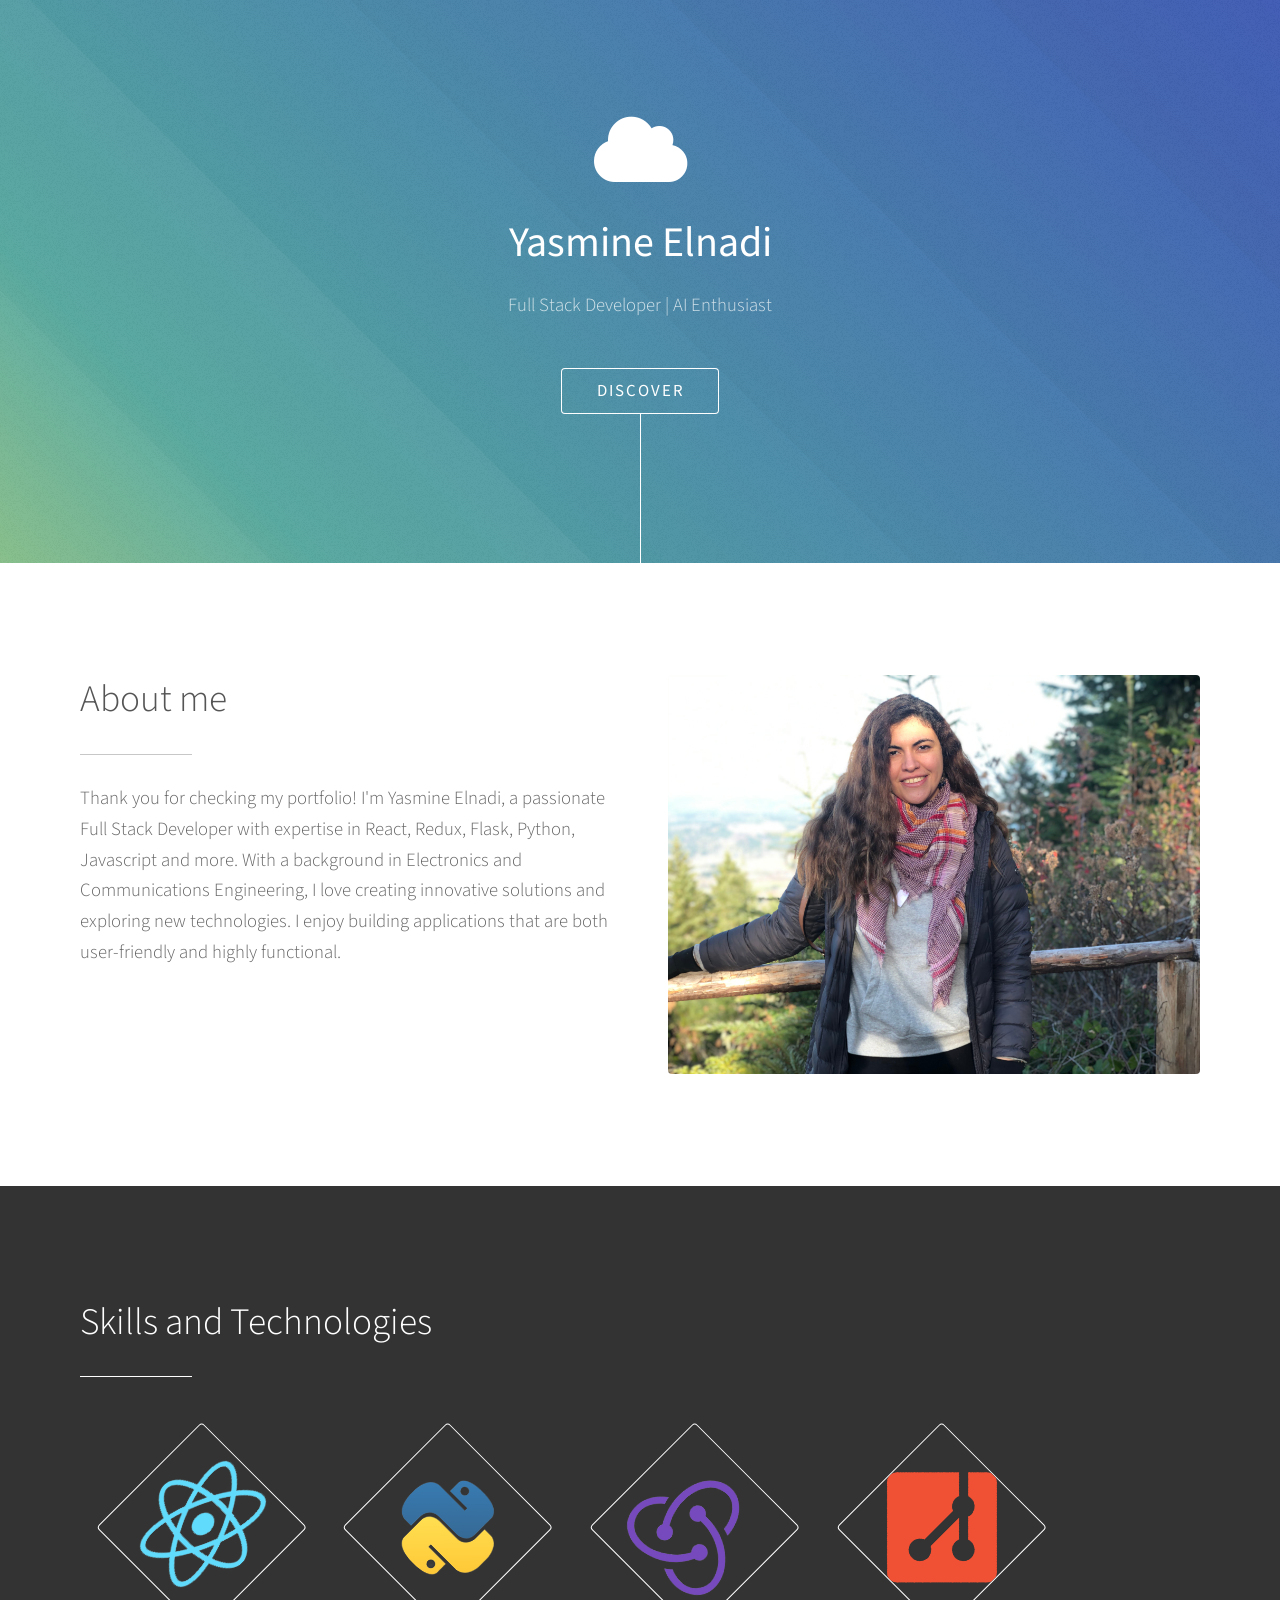
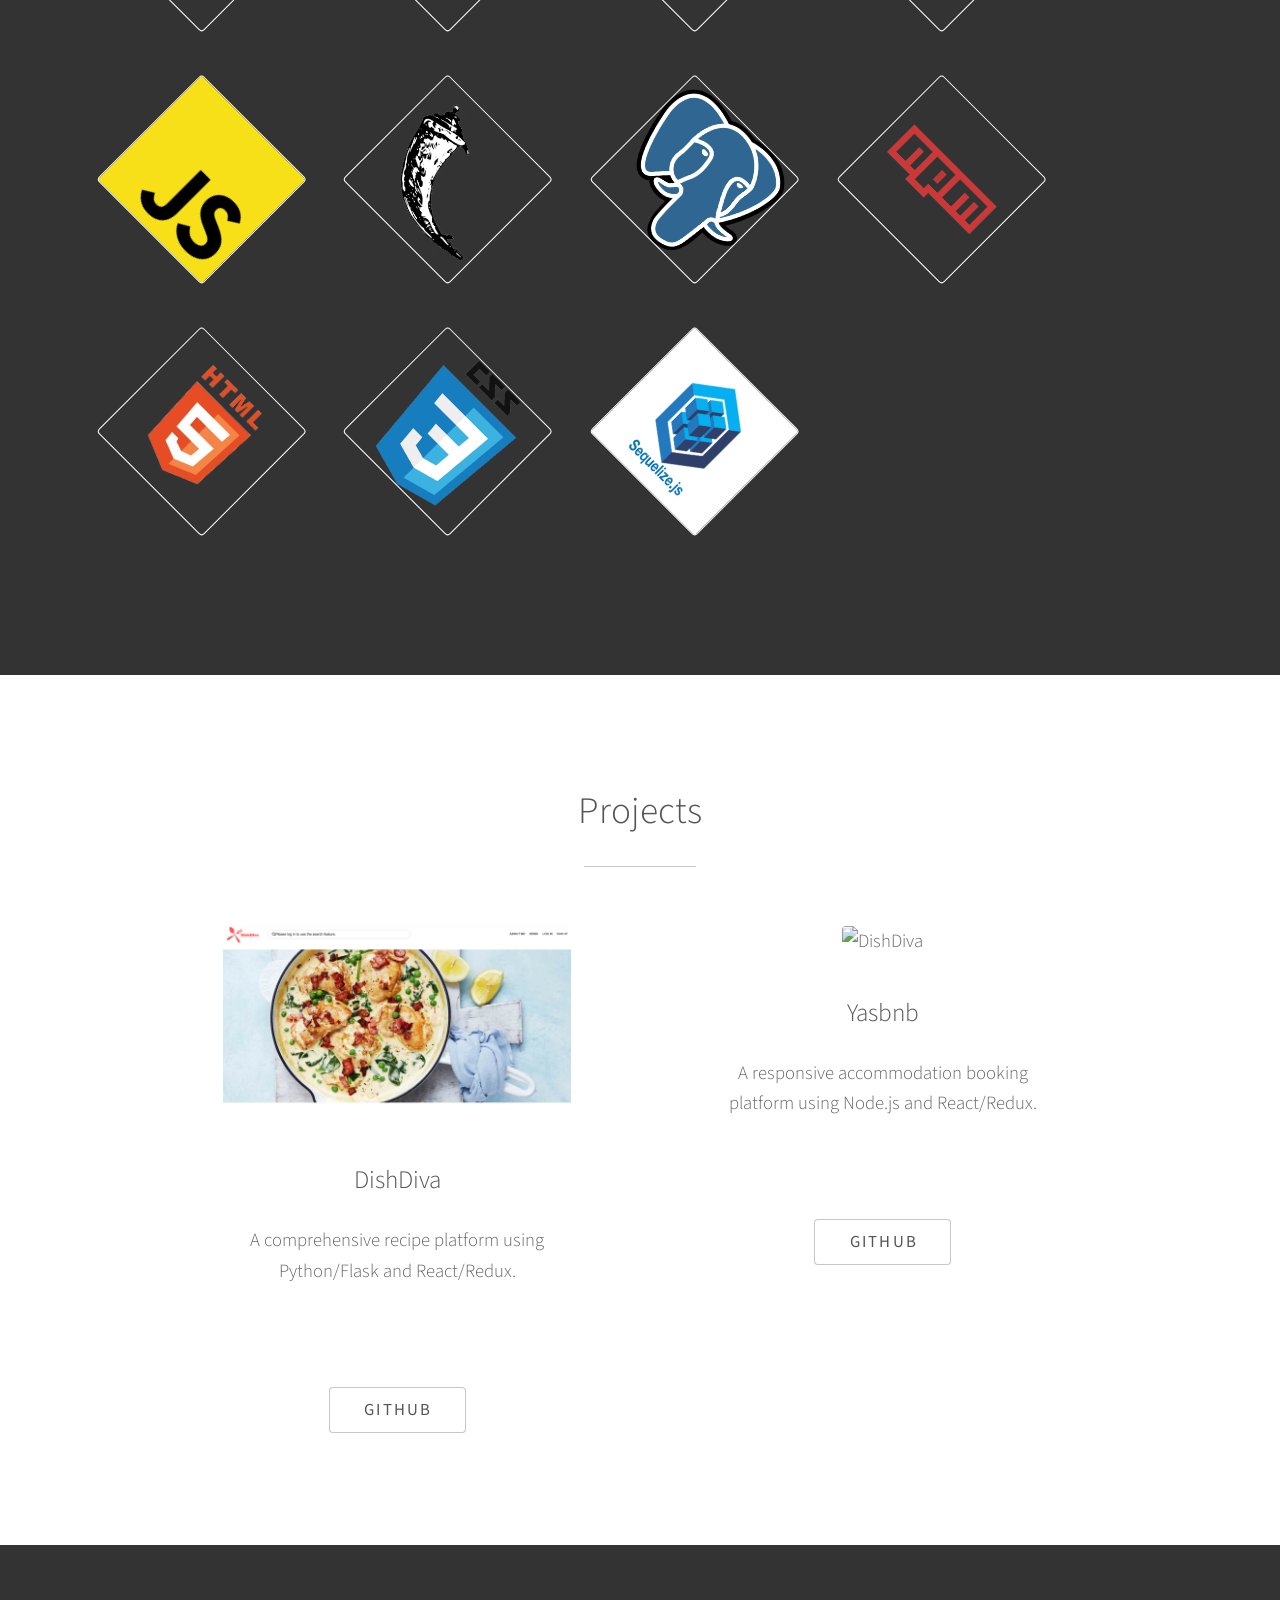
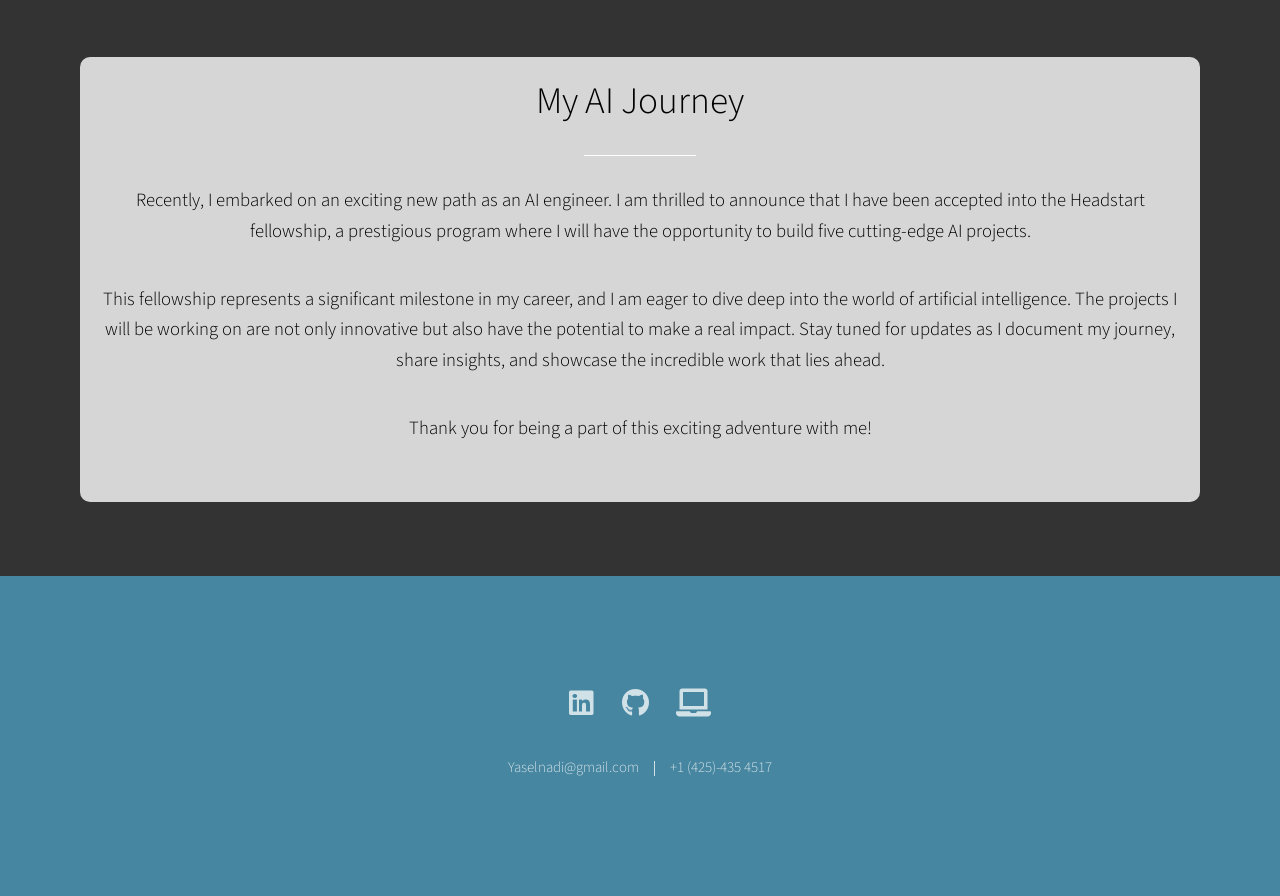
==== commit 9eda54c2: "edit style" ====
--- a/index.html
+++ b/index.html
@@ -53,8 +53,8 @@
 			</section>
 
 		<!-- Two -->
-			<section id="two" class="main style2">
-				<div class="container" >
+			<section id="two" class="main style2" style="background-image: url(/images/new1.png);background-size: cover; background-repeat: no-repeat; background-position: center;">
+				<div class="container"  >
 							<header class="major">
 								<h2>Skills and Technologies</h2>
 							</header>
@@ -134,21 +134,35 @@
 			</section>
 
 		<!--Four-->
-			<section id="four" class="main style2 special">
-				<div class="container">
+
+
+		<section id="four" class="main style2 special" style="background-image: url('/images/new1.png'); background-size: cover; background-repeat: no-repeat; background-position: center;">
+			<div class="container" style="background-color: rgba(255, 255, 255, 0.8); padding: 20px; border-radius: 10px;">
+				<header class="major">
+					<h2 style="color: black;">My AI Journey</h2>
+				</header>
+				<p style="color: black;">Recently, I embarked on an exciting new path as an AI engineer. I am thrilled to announce that I have been accepted into the Headstart fellowship, a prestigious program where I will have the opportunity to build five cutting-edge AI projects.</p>
+				<p style="color: black;">This fellowship represents a significant milestone in my career, and I am eager to dive deep into the world of artificial intelligence. The projects I will be working on are not only innovative but also have the potential to make a real impact. Stay tuned for updates as I document my journey, share insights, and showcase the incredible work that lies ahead.</p>
+				<p style="color: black;">Thank you for being a part of this exciting adventure with me!</p>
+			</div>
+		</section>
+		
+			<!-- <section id="four" class="main style2 special" style="background-image: url(/images/new1.png);background-size: cover; background-repeat: no-repeat; background-position: center; text-shadow: 1px 1px 5px rgba(0, 0, 0, 0.7);color: black;">
+				<div class="container" style="background-color: rgba(255, 255, 255, 0.7); padding: 20px; border-radius: 10px;>
+
 					<header class="major">
 						<h2>My AI Journey</h2>
 					</header>
 					<p>Recently, I embarked on an exciting new path as an AI engineer. I am thrilled to announce that I have been accepted into the Headstart fellowship, a prestigious program where I will have the opportunity to build five cutting-edge AI projects.</p>
 					<p>This fellowship represents a significant milestone in my career, and I am eager to dive deep into the world of artificial intelligence. The projects I will be working on are not only innovative but also have the potential to make a real impact. Stay tuned for updates as I document my journey, share insights, and showcase the incredible work that lies ahead.</p>
 					<p>Thank you for being a part of this exciting adventure with me!</p>
-				<!-- </div></p>
+				</div></p>
 					<ul class="actions special">
 						<li><a href="#" class="button wide primary">Sign Up</a></li>
 						<li><a href="#" class="button wide">Learn More</a></li>
 					</ul>
 				</div> -->
-			</section>
+			<!-- </section> -->
 
 		<!-- Five -->
 		<!--
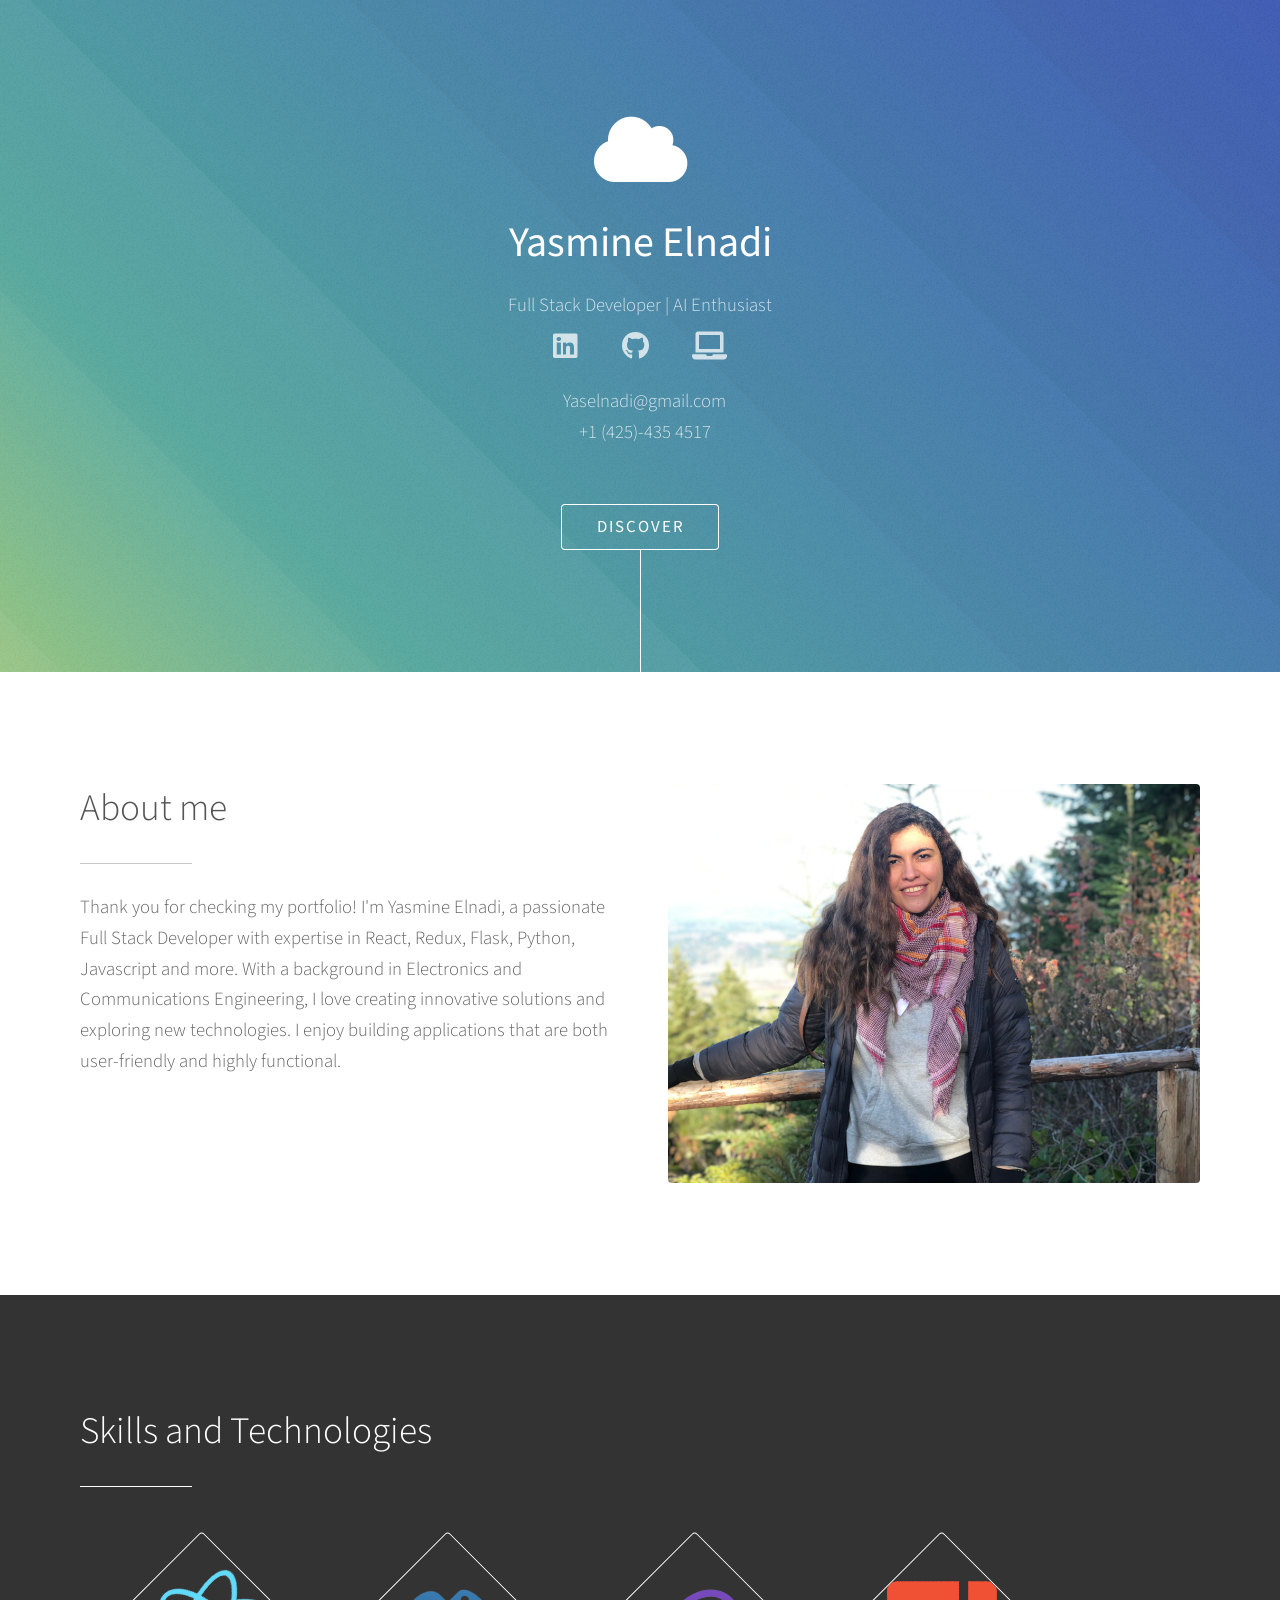
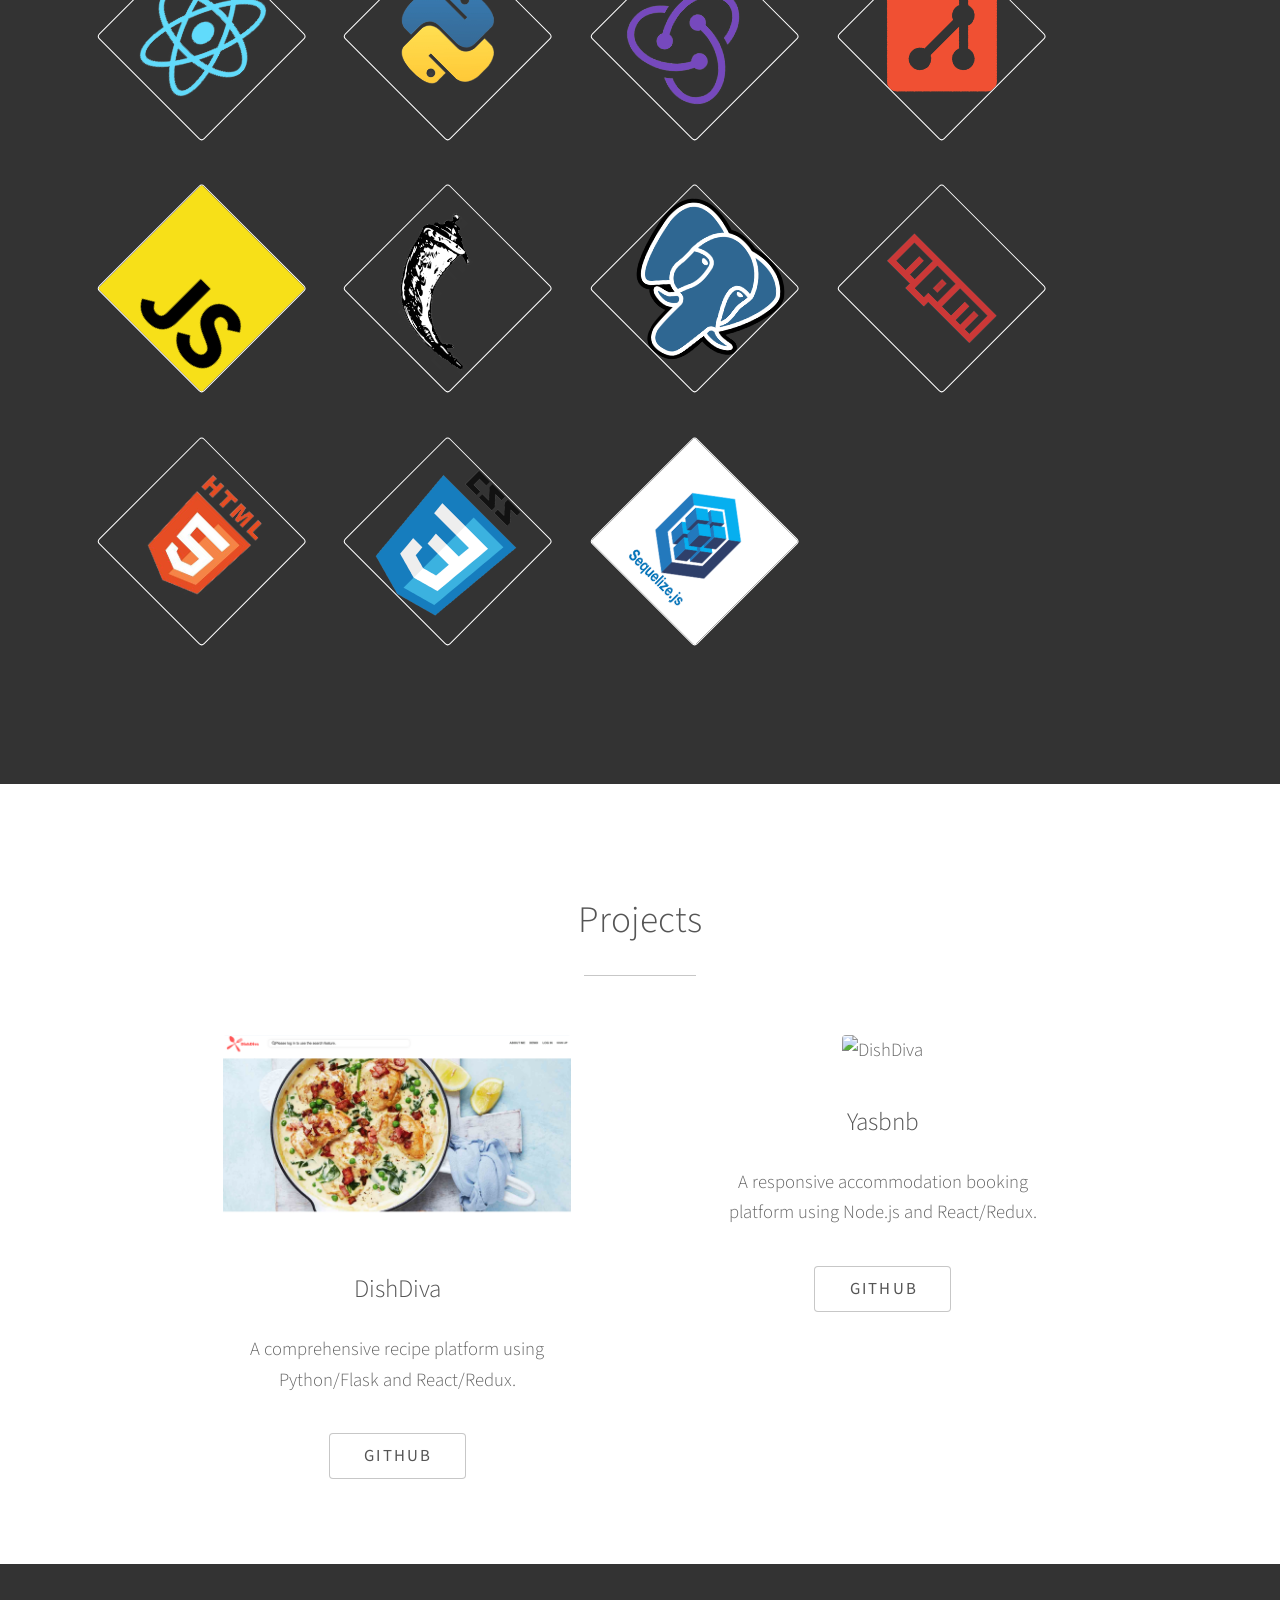
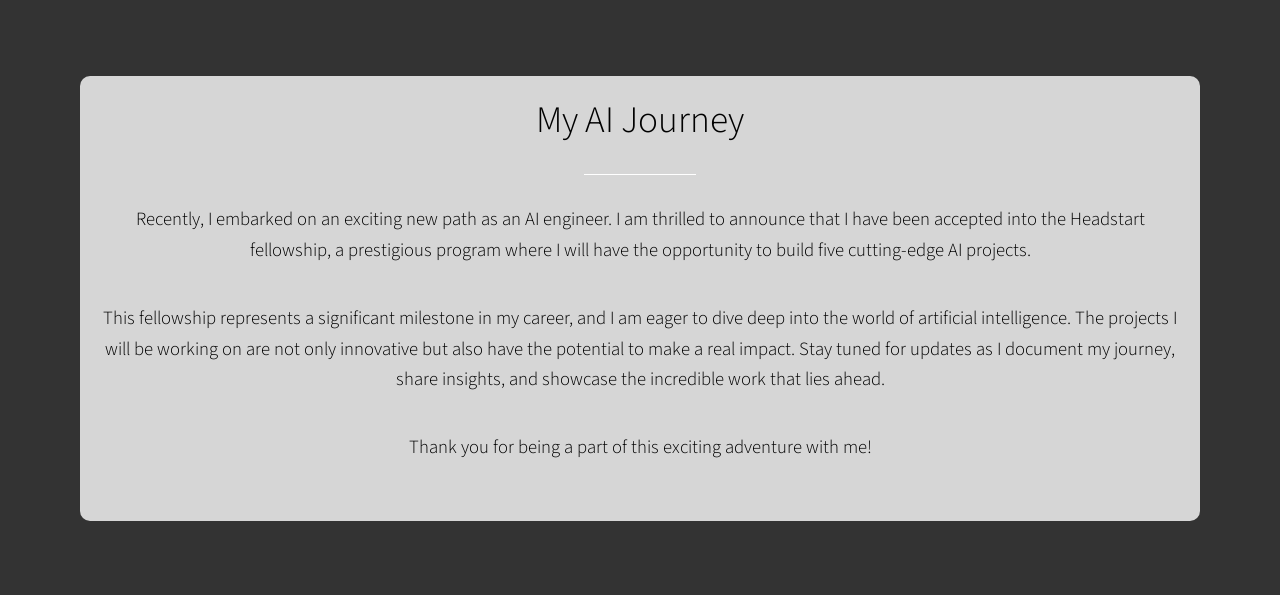
==== commit 78bf4892: "edit landing page" ====
--- a/index.html
+++ b/index.html
@@ -22,12 +22,26 @@
 					<h1><strong>Yasmine Elnadi</strong><br />
 					</h1>
 					<p>Full Stack Developer | AI Enthusiast <br />
-						<!-- <ul class="copyright">
-							<li>Yaselnadi@gmail.com</li><li>+1 (425)-435 4517</li>
-						</ul> -->
-
-					
 					</p>
+
+
+					<ul class="icons">
+						<li><a href="https://www.linkedin.com/in/yaselnadi/" class="icon brands alt fa-linkedin"><span class="label">Linkedin</span></a></li>
+						<!-- <li><a href="#" class="icon brands alt fa-facebook-f"><span class="label">Facebook</span></a></li> -->
+						<!-- <li><a href="#" class="icon brands alt fa-instagram"><span class="label">Instagram</span></a></li> -->
+						<li><a href="https://github.com/YElnadi" class="icon brands alt fa-github"><span class="label">GitHub</span></a></li>
+						<li><a href="https://drive.google.com/file/d/12PLANAOQtcDp2Wn8DQC7lfsDt5H2Oo2F/view?pli=1" class="icon solid alt fa-laptop"><span class="label">Resume</span></a></li>
+					</ul>
+
+
+					<ul class="copyright">
+						<li>Yaselnadi@gmail.com</li><li>+1 (425)-435 4517</li>
+					</ul>
+
+
+
+
+
 					<ul class="actions special">
 						<li><a href="#one" class="button scrolly">Discover</a></li>
 					</ul>
@@ -483,18 +497,18 @@
 		-->
 
 		<!-- Footer -->
-			<section id="footer">
+			<!-- <section id="footer">
 				<ul class="icons">
 					<li><a href="https://www.linkedin.com/in/yaselnadi/" class="icon brands alt fa-linkedin"><span class="label">Linkedin</span></a></li>
-					<!-- <li><a href="#" class="icon brands alt fa-facebook-f"><span class="label">Facebook</span></a></li> -->
+					<li><a href="#" class="icon brands alt fa-facebook-f"><span class="label">Facebook</span></a></li> -->
 					<!-- <li><a href="#" class="icon brands alt fa-instagram"><span class="label">Instagram</span></a></li> -->
-					<li><a href="https://github.com/YElnadi" class="icon brands alt fa-github"><span class="label">GitHub</span></a></li>
+					<!-- <li><a href="https://github.com/YElnadi" class="icon brands alt fa-github"><span class="label">GitHub</span></a></li>
 					<li><a href="https://drive.google.com/file/d/12PLANAOQtcDp2Wn8DQC7lfsDt5H2Oo2F/view?pli=1" class="icon solid alt fa-laptop"><span class="label">Resume</span></a></li>
 				</ul>
 				<ul class="copyright">
 					<li>Yaselnadi@gmail.com</li><li>+1 (425)-435 4517</li>
-				</ul>
-			</section>
+				</ul> -->
+		<!--	</section> -->
 
 		<!-- Scripts -->
 			<script src="assets/js/jquery.min.js"></script>
--- a/assets/css/main.css
+++ b/assets/css/main.css
@@ -3546,3 +3546,41 @@
 }
 
 
+#header {
+    text-align: center; /* Center-align text and elements within the section */
+}
+
+.inner {
+    display: flex;
+    flex-direction: column;
+    align-items: center;
+    justify-content: center;
+    height: auto; /* Allow height to adjust based on content */
+}
+
+.inner p {
+    margin-bottom: 10px; /* Space between the paragraph and the icons */
+}
+
+.icons {
+    list-style: none;
+    padding: 0;
+    margin: 10px 0; /* Add space above and below the icons */
+    display: flex;
+    justify-content: center; /* Center the icons horizontally */
+}
+
+.icons li {
+    margin: 0 10px; /* Space between individual icons */
+}
+
+.copyright,
+.actions.special {
+    list-style: none;
+    padding: 0;
+    margin: 10px 0; /* Space above and below these sections */
+}
+
+.actions.special .button {
+    margin: 0 10px; /* Space between buttons if needed */
+}
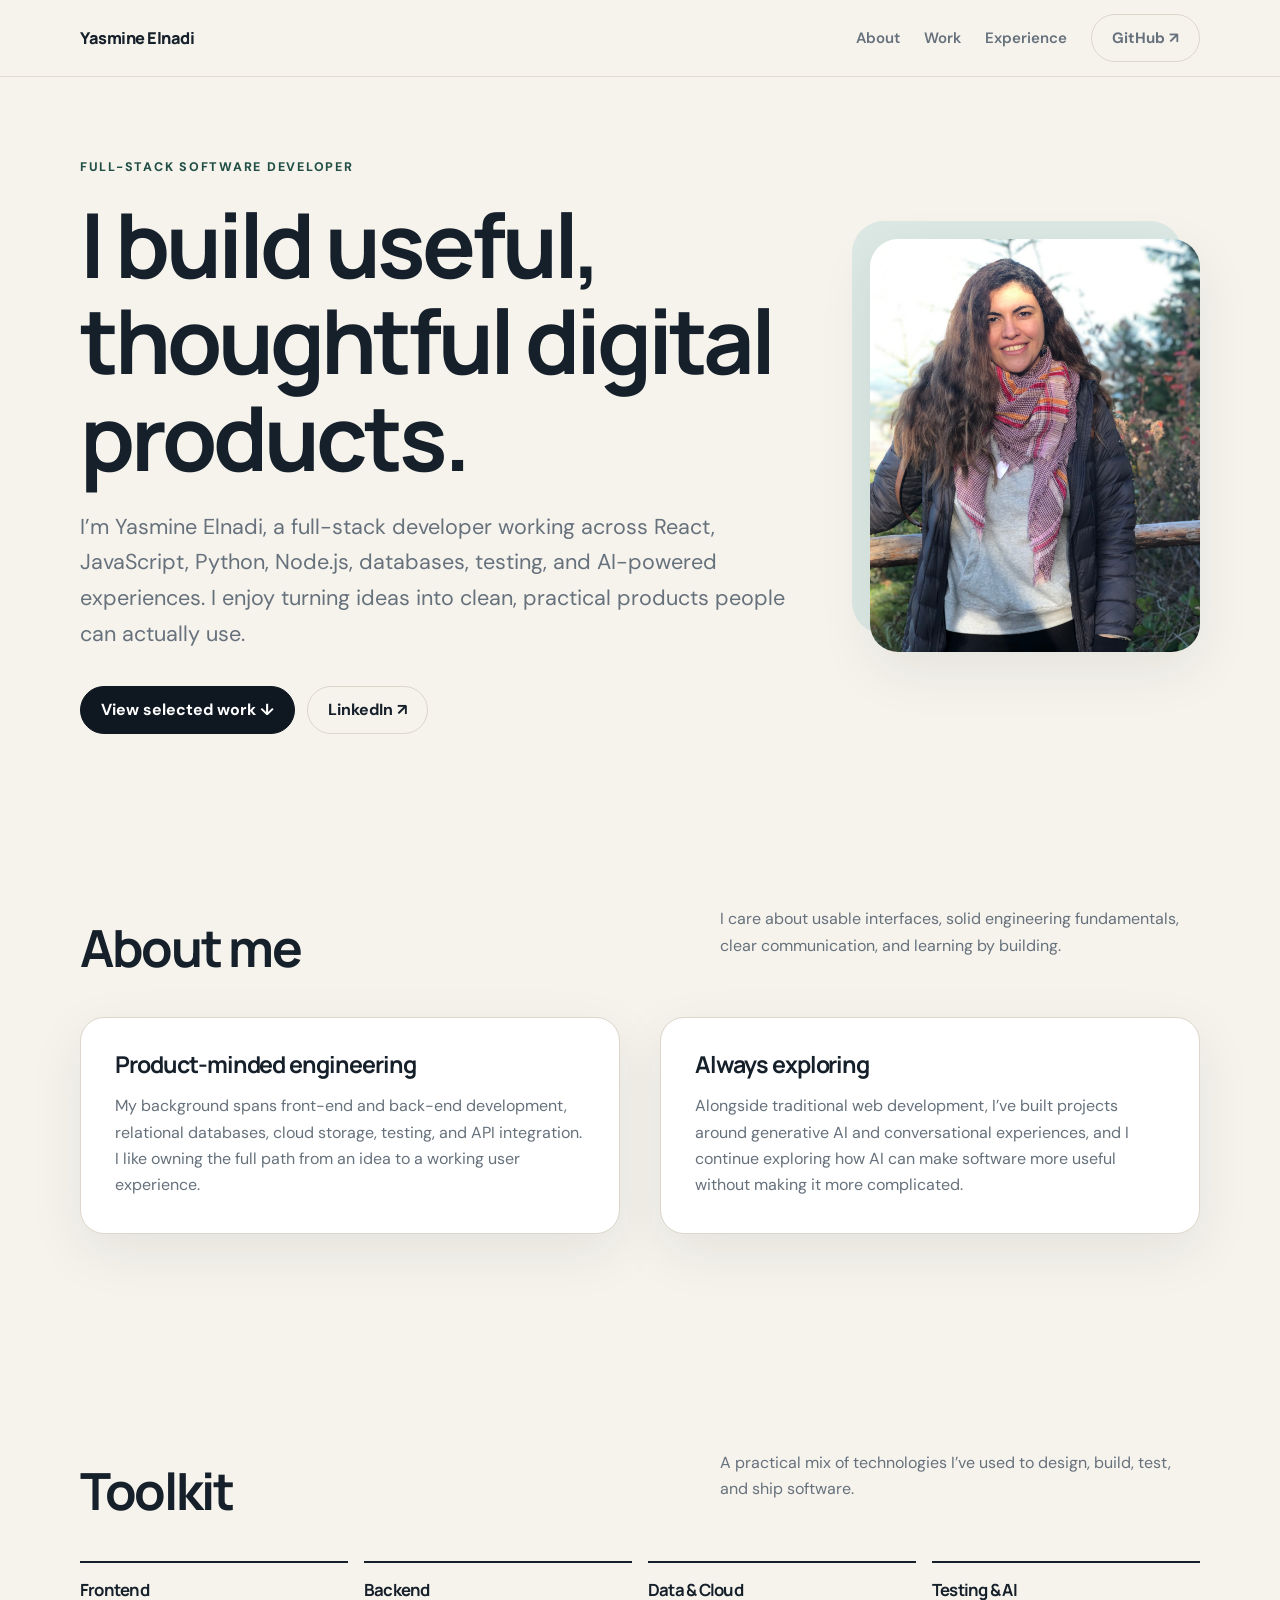
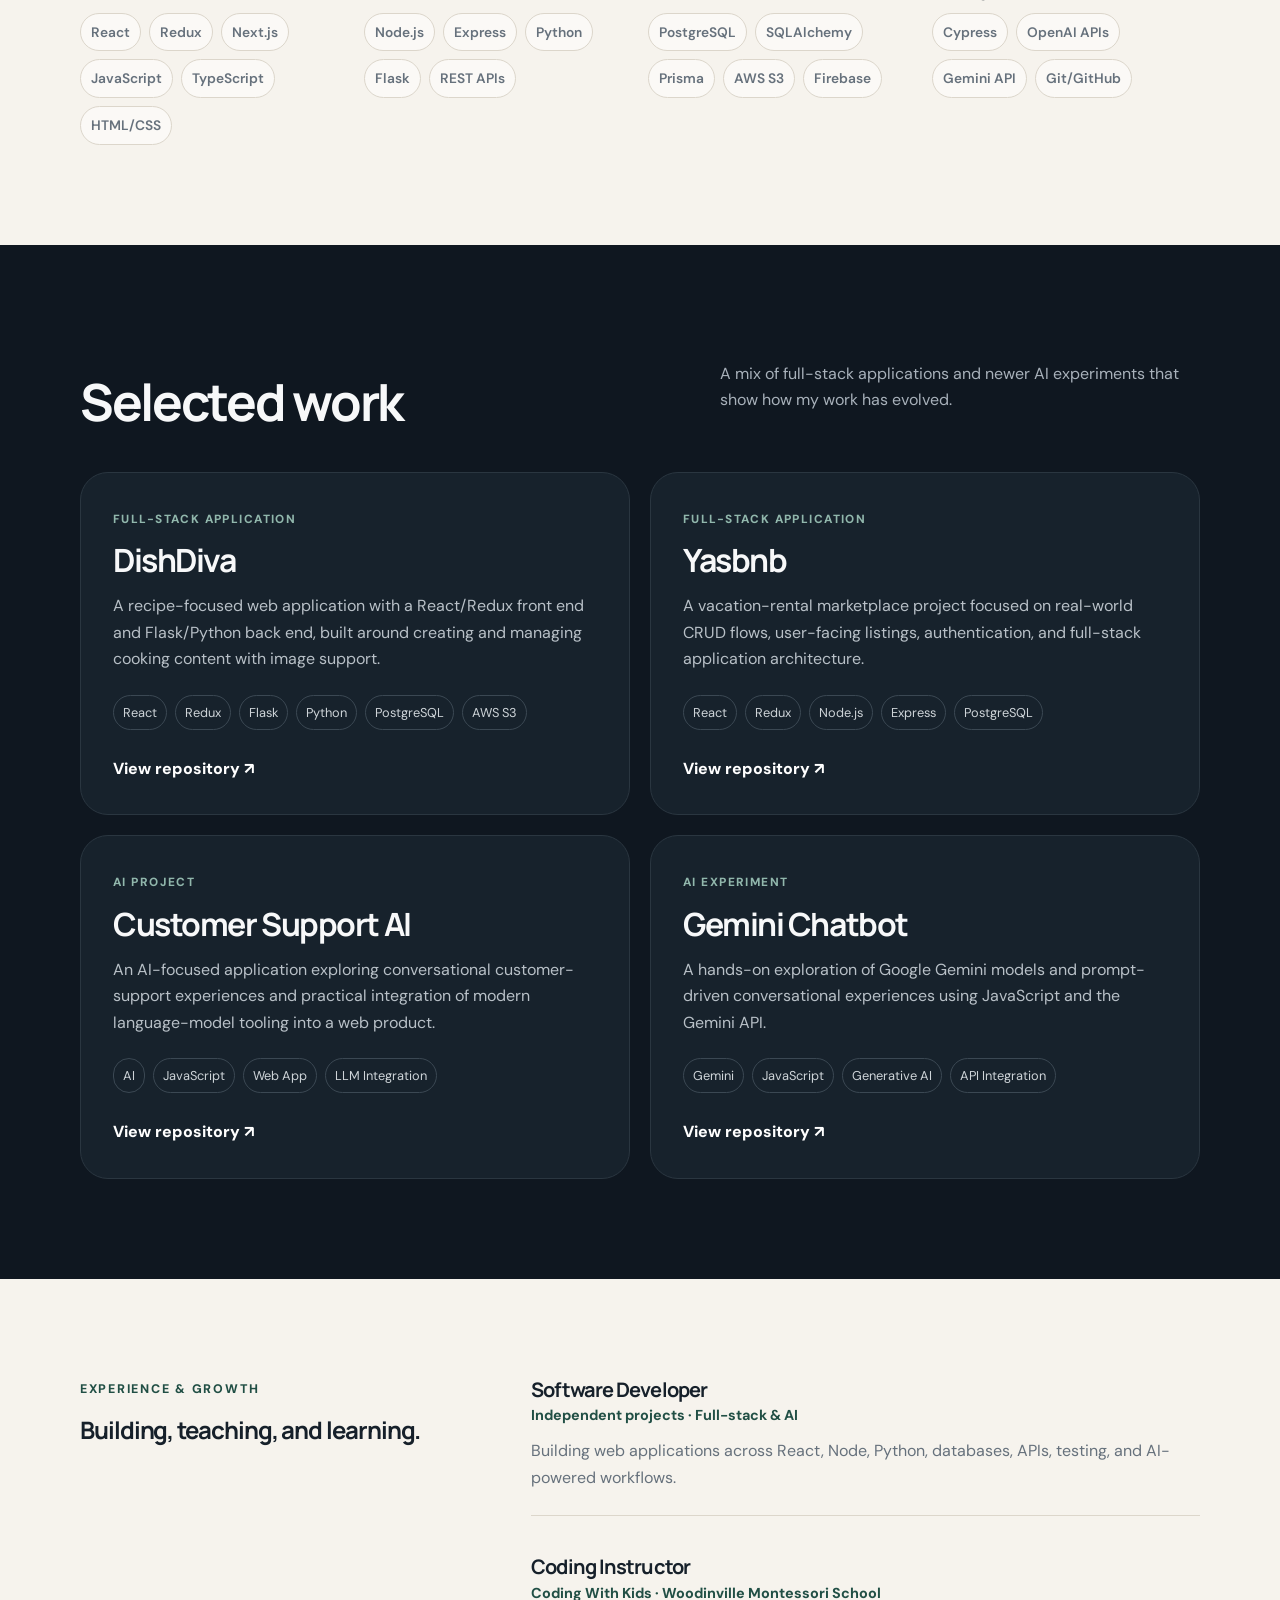
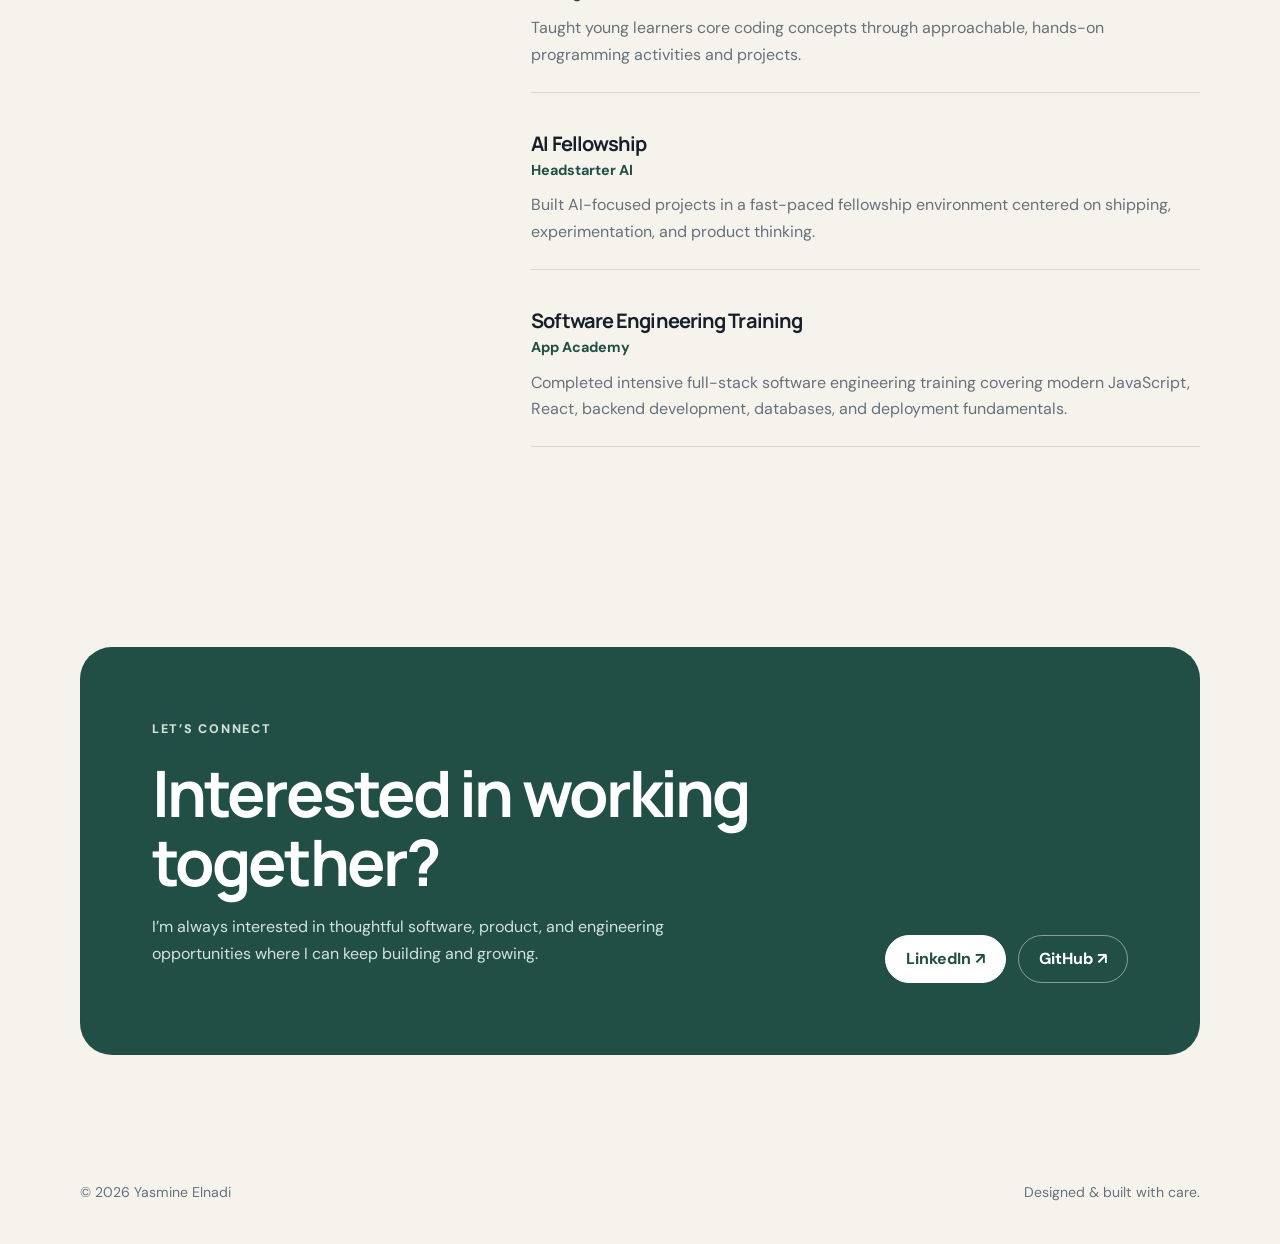
==== commit 4983323f: "Refresh portfolio design and content" ====
--- a/index.html
+++ b/index.html
@@ -1,522 +1,547 @@
-<!DOCTYPE HTML>
-<!--
-	Photon by HTML5 UP
-	html5up.net | @ajlkn
-	Free for personal and commercial use under the CCA 3.0 license (html5up.net/license)
--->
-<html>
-	<head>
-		<title>Yasmine Elnadi - Portfolio</title>
-		<link rel="icon" type="image/x-icon" href="/images/favicon.ico">
-		<meta charset="utf-8" />
-		<meta name="viewport" content="width=device-width, initial-scale=1, user-scalable=no" />
-		<link rel="stylesheet" href="assets/css/main.css" />
-		<noscript><link rel="stylesheet" href="assets/css/noscript.css" /></noscript>
-	</head>
-	<body class="is-preload">
-
-		<!-- Header -->
-			<section id="header">
-				<div class="inner">
-					<span class="icon solid major fa-cloud"></span>
-					<h1><strong>Yasmine Elnadi</strong><br />
-					</h1>
-					<p>Full Stack Developer | AI Enthusiast <br />
-					</p>
-
-
-					<ul class="icons">
-						<li><a href="https://www.linkedin.com/in/yaselnadi/" class="icon brands alt fa-linkedin"><span class="label">Linkedin</span></a></li>
-						<!-- <li><a href="#" class="icon brands alt fa-facebook-f"><span class="label">Facebook</span></a></li> -->
-						<!-- <li><a href="#" class="icon brands alt fa-instagram"><span class="label">Instagram</span></a></li> -->
-						<li><a href="https://github.com/YElnadi" class="icon brands alt fa-github"><span class="label">GitHub</span></a></li>
-						<li><a href="https://drive.google.com/file/d/12PLANAOQtcDp2Wn8DQC7lfsDt5H2Oo2F/view?pli=1" class="icon solid alt fa-laptop"><span class="label">Resume</span></a></li>
-					</ul>
-
-
-					<ul class="copyright">
-						<li>Yaselnadi@gmail.com</li><li>+1 (425)-435 4517</li>
-					</ul>
-
-
-
-
-
-					<ul class="actions special">
-						<li><a href="#one" class="button scrolly">Discover</a></li>
-					</ul>
-				</div>
-			</section>
-
-		<!-- One -->
-			<section id="one" class="main style1">
-				<div class="container">
-					<div class="row gtr-150">
-						<div class="col-6 col-12-medium">
-							<header class="major">
-								<h2>About me<br />
-								</h2>
-							</header>
-							<p>Thank you for checking my portfolio! I'm Yasmine Elnadi, a passionate Full Stack Developer with expertise in React, Redux, Flask, Python, Javascript and more. With a background in Electronics and Communications Engineering, I love creating innovative solutions and exploring new technologies. I enjoy building applications that are both user-friendly and highly functional. </p> 
-						</div>
-						<div class="col-6 col-12-medium imp-medium">
-							<span class="image fit"><img src="images/pic1.jpg" alt="" /></span>
-						</div>
-					</div>
-				</div>
-			</section>
-
-		<!-- Two -->
-			<section id="two" class="main style2" style="background-image: url(/images/new1.png);background-size: cover; background-repeat: no-repeat; background-position: center;">
-				<div class="container"  >
-							<header class="major">
-								<h2>Skills and Technologies</h2>
-							</header>
-							<ul class="major-icons">
-								<li><spam><img src="images/rr.png" alt="react" class="icon solid style3 major fa-camera-retro"></span></li>
-
-								<li><span> <img src ='images/python2.png' alt ='python' class="icon solid style4 major fa-cog"></span></li>
-								
-								<li><span> <img src ='images/redux.png' alt ='redux' class="icon solid style6 major fa-calendar"></span></li>
-								
-								<li><span> <img src ='images/git.png' alt ='git' class="icon solid style6 major fa-calendar"></span></li>
-
-								<li><span> <img src ='images/js.png' alt ='git' class="icon solid style6 major fa-calendar"></span></li>
-
-								<li><span> <img src ='images/flask.png' alt ='git' class="icon solid style6 major fa-calendar"></span></li>
-
-								<li><span> <img src ='images/post.png' alt ='git' class="icon solid style6 major fa-calendar"></span></li>
-
-								<li><span> <img src ='images/npm.png' alt ='git' class="icon solid style6 major fa-calendar"></span></li>
-
-								<li><span> <img src ='images/html-2.png' alt ='git' class="icon solid style6 major fa-calendar"></span></li>
-
-								<li><span> <img src ='images/css.png' alt ='git' class="icon solid style6 major fa-calendar"></span></li>
-
-								<li><span> <img src ='images/seq.png' alt ='git' class="icon solid style6 major fa-calendar"></span></li>
-
-
-							</ul>
-						</div>
-					</div>
-				</div>
-			</section>
-
-		<!-- Three -->
-			<section id="three" class="main style1 special">
-				<div class="container">
-					<header class="major">
-						<h2>Projects</h2>
-					</header>
-					<div class="row gtr-120">
-						<div class="col-4 col-12-medium">
-							<a href="https://dishdiva-t3d2.onrender.com/" target="_blank" class="image">
-								<span class="image fit"><img src="images/dishdiva.png" alt="DishDiva" /></span>
-							</a>
-							<h3>DishDiva</h3>
-							<p>A comprehensive recipe platform using Python/Flask and React/Redux.</p>
-							<ul class="actions special align-button">
-								<li><a href="https://github.com/YElnadi/DishDiva2" class="button">Github</a></li>
-							</ul>
-						</div>
-						
-						
-						<div class="col-4 col-12-medium">
-							<a href="https://yasbnb-65y9.onrender.com/" target="_blank" class="image">
-								<span class="image fit"><img src="images/yasbnb.png" alt="DishDiva" /></span>
-							</a>
-							<h3>Yasbnb</h3>
-							<p>A responsive accommodation booking platform using Node.js and React/Redux.</p>
-							<ul class="actions special align-button">
-								<li><a href="https://github.com/YElnadi/Yasbnb" class="button">Github</a></li>
-							</ul>
-						</div>
-
-
-						<!-- <div class="col-4 col-12-medium">
-							<a href="https://yasbnb-65y9.onrender.com/" target="_blank" class="image">
-								<span class="image fit"><img src="images/yasbnb.png" alt="DishDiva" /></span>
-							</a>
-							<h3>Yasbnb</h3>
-							<p>A responsive accommodation booking platform using Node.js and React.</p>
-							<ul class="actions special align-button">
-								<li><a href="https://github.com/YElnadi/Yasbnb" class="button">Github</a></li>
-							</ul>
-						</div> -->
-					</div>
-				</div>
-			</section>
-
-		<!--Four-->
-
-
-		<section id="four" class="main style2 special" style="background-image: url('/images/new1.png'); background-size: cover; background-repeat: no-repeat; background-position: center;">
-			<div class="container" style="background-color: rgba(255, 255, 255, 0.8); padding: 20px; border-radius: 10px;">
-				<header class="major">
-					<h2 style="color: black;">My AI Journey</h2>
-				</header>
-				<p style="color: black;">Recently, I embarked on an exciting new path as an AI engineer. I am thrilled to announce that I have been accepted into the Headstart fellowship, a prestigious program where I will have the opportunity to build five cutting-edge AI projects.</p>
-				<p style="color: black;">This fellowship represents a significant milestone in my career, and I am eager to dive deep into the world of artificial intelligence. The projects I will be working on are not only innovative but also have the potential to make a real impact. Stay tuned for updates as I document my journey, share insights, and showcase the incredible work that lies ahead.</p>
-				<p style="color: black;">Thank you for being a part of this exciting adventure with me!</p>
-			</div>
-		</section>
-		
-			<!-- <section id="four" class="main style2 special" style="background-image: url(/images/new1.png);background-size: cover; background-repeat: no-repeat; background-position: center; text-shadow: 1px 1px 5px rgba(0, 0, 0, 0.7);color: black;">
-				<div class="container" style="background-color: rgba(255, 255, 255, 0.7); padding: 20px; border-radius: 10px;>
-
-					<header class="major">
-						<h2>My AI Journey</h2>
-					</header>
-					<p>Recently, I embarked on an exciting new path as an AI engineer. I am thrilled to announce that I have been accepted into the Headstart fellowship, a prestigious program where I will have the opportunity to build five cutting-edge AI projects.</p>
-					<p>This fellowship represents a significant milestone in my career, and I am eager to dive deep into the world of artificial intelligence. The projects I will be working on are not only innovative but also have the potential to make a real impact. Stay tuned for updates as I document my journey, share insights, and showcase the incredible work that lies ahead.</p>
-					<p>Thank you for being a part of this exciting adventure with me!</p>
-				</div></p>
-					<ul class="actions special">
-						<li><a href="#" class="button wide primary">Sign Up</a></li>
-						<li><a href="#" class="button wide">Learn More</a></li>
-					</ul>
-				</div> -->
-			<!-- </section> -->
-
-		<!-- Five -->
-		<!--
-			<section id="five" class="main style1">
-				<div class="container">
-					<header class="major special">
-						<h2>Elements</h2>
-					</header>
-
-					<section>
-						<h4>Text</h4>
-						<p>This is <b>bold</b> and this is <strong>strong</strong>. This is <i>italic</i> and this is <em>emphasized</em>.
-						This is <sup>superscript</sup> text and this is <sub>subscript</sub> text.
-						This is <u>underlined</u> and this is code: <code>for (;;) { ... }</code>. Finally, <a href="#">this is a link</a>.</p>
-						<hr />
-						<header>
-							<h4>Heading with a Subtitle</h4>
-							<p>Lorem ipsum dolor sit amet nullam id egestas urna aliquam</p>
-						</header>
-						<p>Nunc lacinia ante nunc ac lobortis. Interdum adipiscing gravida odio porttitor sem non mi integer non faucibus ornare mi ut ante amet placerat aliquet. Volutpat eu sed ante lacinia sapien lorem accumsan varius montes viverra nibh in adipiscing blandit tempus accumsan.</p>
-						<header>
-							<h5>Heading with a Subtitle</h5>
-							<p>Lorem ipsum dolor sit amet nullam id egestas urna aliquam</p>
-						</header>
-						<p>Nunc lacinia ante nunc ac lobortis. Interdum adipiscing gravida odio porttitor sem non mi integer non faucibus ornare mi ut ante amet placerat aliquet. Volutpat eu sed ante lacinia sapien lorem accumsan varius montes viverra nibh in adipiscing blandit tempus accumsan.</p>
-						<hr />
-						<h2>Heading Level 2</h2>
-						<h3>Heading Level 3</h3>
-						<h4>Heading Level 4</h4>
-						<h5>Heading Level 5</h5>
-						<h6>Heading Level 6</h6>
-						<hr />
-						<h5>Blockquote</h5>
-						<blockquote>Fringilla nisl. Donec accumsan interdum nisi, quis tincidunt felis sagittis eget tempus euismod. Vestibulum ante ipsum primis in faucibus vestibulum. Blandit adipiscing eu felis iaculis volutpat ac adipiscing accumsan faucibus. Vestibulum ante ipsum primis in faucibus lorem ipsum dolor sit amet nullam adipiscing eu felis.</blockquote>
-						<h5>Preformatted</h5>
-						<pre><code>i = 0;
-
-while (!deck.isInOrder()) {
-print 'Iteration ' + i;
-deck.shuffle();
-i++;
-}
-
-print 'It took ' + i + ' iterations to sort the deck.';</code></pre>
-					</section>
-
-					<section>
-						<h4>Lists</h4>
-						<div class="row">
-							<div class="col-6 col-12-medium">
-								<h5>Unordered</h5>
-								<ul>
-									<li>Dolor pulvinar etiam.</li>
-									<li>Sagittis adipiscing.</li>
-									<li>Felis enim feugiat.</li>
-								</ul>
-								<h5>Alternate</h5>
-								<ul class="alt">
-									<li>Dolor pulvinar etiam.</li>
-									<li>Sagittis adipiscing.</li>
-									<li>Felis enim feugiat.</li>
-								</ul>
-							</div>
-							<div class="col-6 col-12-medium">
-								<h5>Ordered</h5>
-								<ol>
-									<li>Dolor pulvinar etiam.</li>
-									<li>Etiam vel felis viverra.</li>
-									<li>Felis enim feugiat.</li>
-									<li>Dolor pulvinar etiam.</li>
-									<li>Etiam vel felis lorem.</li>
-									<li>Felis enim et feugiat.</li>
-								</ol>
-								<h5>Icons</h5>
-								<ul class="icons">
-									<li><a href="#" class="icon brands fa-twitter"><span class="label">Twitter</span></a></li>
-									<li><a href="#" class="icon brands fa-facebook-f"><span class="label">Facebook</span></a></li>
-									<li><a href="#" class="icon brands fa-instagram"><span class="label">Instagram</span></a></li>
-									<li><a href="#" class="icon brands fa-github"><span class="label">Github</span></a></li>
-								</ul>
-							</div>
-						</div>
-						<h5>Actions</h5>
-						<div class="row">
-							<div class="col-6 col-12-medium">
-								<ul class="actions">
-									<li><a href="#" class="button primary">Default</a></li>
-									<li><a href="#" class="button">Default</a></li>
-								</ul>
-								<ul class="actions small">
-									<li><a href="#" class="button primary small">Small</a></li>
-									<li><a href="#" class="button small">Small</a></li>
-								</ul>
-								<ul class="actions stacked">
-									<li><a href="#" class="button primary">Default</a></li>
-									<li><a href="#" class="button">Default</a></li>
-								</ul>
-								<ul class="actions stacked">
-									<li><a href="#" class="button primary small">Small</a></li>
-									<li><a href="#" class="button small">Small</a></li>
-								</ul>
-							</div>
-							<div class="col-6 col-12-medium">
-								<ul class="actions stacked">
-									<li><a href="#" class="button primary fit">Default</a></li>
-									<li><a href="#" class="button fit">Default</a></li>
-								</ul>
-								<ul class="actions stacked">
-									<li><a href="#" class="button primary small fit">Small</a></li>
-									<li><a href="#" class="button small fit">Small</a></li>
-								</ul>
-							</div>
-						</div>
-					</section>
-
-					<section>
-						<h4>Table</h4>
-						<h5>Default</h5>
-						<div class="table-wrapper">
-							<table>
-								<thead>
-									<tr>
-										<th>Name</th>
-										<th>Description</th>
-										<th>Price</th>
-									</tr>
-								</thead>
-								<tbody>
-									<tr>
-										<td>Item One</td>
-										<td>Ante turpis integer aliquet porttitor.</td>
-										<td>29.99</td>
-									</tr>
-									<tr>
-										<td>Item Two</td>
-										<td>Vis ac commodo adipiscing arcu aliquet.</td>
-										<td>19.99</td>
-									</tr>
-									<tr>
-										<td>Item Three</td>
-										<td> Morbi faucibus arcu accumsan lorem.</td>
-										<td>29.99</td>
-									</tr>
-									<tr>
-										<td>Item Four</td>
-										<td>Vitae integer tempus condimentum.</td>
-										<td>19.99</td>
-									</tr>
-									<tr>
-										<td>Item Five</td>
-										<td>Ante turpis integer aliquet porttitor.</td>
-										<td>29.99</td>
-									</tr>
-								</tbody>
-								<tfoot>
-									<tr>
-										<td colspan="2"></td>
-										<td>100.00</td>
-									</tr>
-								</tfoot>
-							</table>
-						</div>
-
-						<h5>Alternate</h5>
-						<div class="table-wrapper">
-							<table class="alt">
-								<thead>
-									<tr>
-										<th>Name</th>
-										<th>Description</th>
-										<th>Price</th>
-									</tr>
-								</thead>
-								<tbody>
-									<tr>
-										<td>Item One</td>
-										<td>Ante turpis integer aliquet porttitor.</td>
-										<td>29.99</td>
-									</tr>
-									<tr>
-										<td>Item Two</td>
-										<td>Vis ac commodo adipiscing arcu aliquet.</td>
-										<td>19.99</td>
-									</tr>
-									<tr>
-										<td>Item Three</td>
-										<td> Morbi faucibus arcu accumsan lorem.</td>
-										<td>29.99</td>
-									</tr>
-									<tr>
-										<td>Item Four</td>
-										<td>Vitae integer tempus condimentum.</td>
-										<td>19.99</td>
-									</tr>
-									<tr>
-										<td>Item Five</td>
-										<td>Ante turpis integer aliquet porttitor.</td>
-										<td>29.99</td>
-									</tr>
-								</tbody>
-								<tfoot>
-									<tr>
-										<td colspan="2"></td>
-										<td>100.00</td>
-									</tr>
-								</tfoot>
-							</table>
-						</div>
-					</section>
-
-					<section>
-						<h4>Buttons</h4>
-						<ul class="actions">
-							<li><a href="#" class="button primary">Primary</a></li>
-							<li><a href="#" class="button">Default</a></li>
-						</ul>
-						<ul class="actions">
-							<li><a href="#" class="button large">Large</a></li>
-							<li><a href="#" class="button">Default</a></li>
-							<li><a href="#" class="button small">Small</a></li>
-						</ul>
-						<ul class="actions fit">
-							<li><a href="#" class="button fit">Fit</a></li>
-							<li><a href="#" class="button primary fit">Fit</a></li>
-							<li><a href="#" class="button fit">Fit</a></li>
-						</ul>
-						<ul class="actions fit small">
-							<li><a href="#" class="button primary fit small">Fit + Small</a></li>
-							<li><a href="#" class="button fit small">Fit + Small</a></li>
-							<li><a href="#" class="button primary fit small">Fit + Small</a></li>
-						</ul>
-						<ul class="actions">
-							<li><a href="#" class="button primary icon solid fa-download">Icon</a></li>
-							<li><a href="#" class="button icon solid fa-download">Icon</a></li>
-						</ul>
-						<ul class="actions">
-							<li><span class="button primary disabled">Disabled</span></li>
-							<li><span class="button disabled">Disabled</span></li>
-						</ul>
-					</section>
-
-					<section>
-						<h4>Form</h4>
-						<form method="post" action="#">
-							<div class="row gtr-uniform gtr-50">
-								<div class="col-6 col-12-xsmall">
-									<input type="text" name="demo-name" id="demo-name" value="" placeholder="Name" />
-								</div>
-								<div class="col-6 col-12-xsmall">
-									<input type="email" name="demo-email" id="demo-email" value="" placeholder="Email" />
-								</div>
-								<div class="col-12">
-									<select name="demo-category" id="demo-category">
-										<option value="">- Category -</option>
-										<option value="1">Manufacturing</option>
-										<option value="1">Shipping</option>
-										<option value="1">Administration</option>
-										<option value="1">Human Resources</option>
-									</select>
-								</div>
-								<div class="col-4 col-12-small">
-									<input type="radio" id="demo-priority-low" name="demo-priority" checked>
-									<label for="demo-priority-low">Low</label>
-								</div>
-								<div class="col-4 col-12-small">
-									<input type="radio" id="demo-priority-normal" name="demo-priority">
-									<label for="demo-priority-normal">Normal</label>
-								</div>
-								<div class="col-4 col-12-small">
-									<input type="radio" id="demo-priority-high" name="demo-priority">
-									<label for="demo-priority-high">High</label>
-								</div>
-								<div class="col-6 col-12-small">
-									<input type="checkbox" id="demo-copy" name="demo-copy">
-									<label for="demo-copy">Email me a copy</label>
-								</div>
-								<div class="col-6 col-12-small">
-									<input type="checkbox" id="demo-human" name="demo-human" checked>
-									<label for="demo-human">Not a robot</label>
-								</div>
-								<div class="col-12">
-									<textarea name="demo-message" id="demo-message" placeholder="Enter your message" rows="6"></textarea>
-								</div>
-								<div class="col-12">
-									<ul class="actions">
-										<li><input type="submit" value="Send Message" class="primary" /></li>
-										<li><input type="reset" value="Reset" /></li>
-									</ul>
-								</div>
-							</div>
-						</form>
-					</section>
-
-					<section>
-						<h4>Image</h4>
-						<h5>Fit</h5>
-						<div class="box alt">
-							<div class="row gtr-uniform gtr-50">
-								<div class="col-12"><span class="image fit"><img src="images/pic06.jpg" alt="" /></span></div>
-								<div class="col-4"><span class="image fit"><img src="images/pic02.jpg" alt="" /></span></div>
-								<div class="col-4"><span class="image fit"><img src="images/pic03.jpg" alt="" /></span></div>
-								<div class="col-4"><span class="image fit"><img src="images/pic04.jpg" alt="" /></span></div>
-								<div class="col-4"><span class="image fit"><img src="images/pic03.jpg" alt="" /></span></div>
-								<div class="col-4"><span class="image fit"><img src="images/pic04.jpg" alt="" /></span></div>
-								<div class="col-4"><span class="image fit"><img src="images/pic02.jpg" alt="" /></span></div>
-								<div class="col-4"><span class="image fit"><img src="images/pic04.jpg" alt="" /></span></div>
-								<div class="col-4"><span class="image fit"><img src="images/pic02.jpg" alt="" /></span></div>
-								<div class="col-4"><span class="image fit"><img src="images/pic03.jpg" alt="" /></span></div>
-							</div>
-						</div>
-						<h5>Left &amp; Right</h5>
-						<p><span class="image left"><img src="images/pic05.jpg" alt="" /></span>Fringilla nisl. Donec accumsan interdum nisi, quis tincidunt felis sagittis eget. tempus euismod. Vestibulum ante ipsum primis in faucibus vestibulum. Blandit adipiscing eu felis iaculis volutpat ac adipiscing accumsan eu faucibus. Integer ac pellentesque praesent tincidunt felis sagittis eget. tempus euismod. Vestibulum ante ipsum primis in faucibus vestibulum. Blandit adipiscing eu felis iaculis volutpat ac adipiscing accumsan eu faucibus. Integer ac pellentesque praesent. Donec accumsan interdum nisi, quis tincidunt felis sagittis eget. tempus euismod. Vestibulum ante ipsum primis in faucibus vestibulum. Blandit adipiscing eu felis iaculis volutpat ac adipiscing accumsan eu faucibus. Integer ac pellentesque praesent tincidunt felis sagittis eget. tempus euismod. Vestibulum ante ipsum primis in faucibus vestibulum. Blandit adipiscing eu felis iaculis volutpat ac adipiscing accumsan eu faucibus. Integer ac pellentesque praesent. Blandit adipiscing eu felis iaculis volutpat ac adipiscing accumsan eu faucibus. Integer ac pellentesque praesent tincidunt felis sagittis eget. tempus euismod. Vestibulum ante ipsum primis in faucibus vestibulum. Blandit adipiscing eu felis iaculis volutpat ac adipiscing accumsan eu faucibus. Integer ac pellentesque praesent.</p>
-						<p><span class="image right"><img src="images/pic05.jpg" alt="" /></span>Fringilla nisl. Donec accumsan interdum nisi, quis tincidunt felis sagittis eget. tempus euismod. Vestibulum ante ipsum primis in faucibus vestibulum. Blandit adipiscing eu felis iaculis volutpat ac adipiscing accumsan eu faucibus. Integer ac pellentesque praesent tincidunt felis sagittis eget. tempus euismod. Vestibulum ante ipsum primis in faucibus vestibulum. Blandit adipiscing eu felis iaculis volutpat ac adipiscing accumsan eu faucibus. Integer ac pellentesque praesent. Donec accumsan interdum nisi, quis tincidunt felis sagittis eget. tempus euismod. Vestibulum ante ipsum primis in faucibus vestibulum. Blandit adipiscing eu felis iaculis volutpat ac adipiscing accumsan eu faucibus. Integer ac pellentesque praesent tincidunt felis sagittis eget. tempus euismod. Vestibulum ante ipsum primis in faucibus vestibulum. Blandit adipiscing eu felis iaculis volutpat ac adipiscing accumsan eu faucibus. Integer ac pellentesque praesent. Blandit adipiscing eu felis iaculis volutpat ac adipiscing accumsan eu faucibus. Integer ac pellentesque praesent tincidunt felis sagittis eget. tempus euismod. Vestibulum ante ipsum primis in faucibus vestibulum. Blandit adipiscing eu felis iaculis volutpat ac adipiscing accumsan eu faucibus. Integer ac pellentesque praesent.</p>
-					</section>
-
-				</div>
-			</section>
-		-->
-
-		<!-- Footer -->
-			<!-- <section id="footer">
-				<ul class="icons">
-					<li><a href="https://www.linkedin.com/in/yaselnadi/" class="icon brands alt fa-linkedin"><span class="label">Linkedin</span></a></li>
-					<li><a href="#" class="icon brands alt fa-facebook-f"><span class="label">Facebook</span></a></li> -->
-					<!-- <li><a href="#" class="icon brands alt fa-instagram"><span class="label">Instagram</span></a></li> -->
-					<!-- <li><a href="https://github.com/YElnadi" class="icon brands alt fa-github"><span class="label">GitHub</span></a></li>
-					<li><a href="https://drive.google.com/file/d/12PLANAOQtcDp2Wn8DQC7lfsDt5H2Oo2F/view?pli=1" class="icon solid alt fa-laptop"><span class="label">Resume</span></a></li>
-				</ul>
-				<ul class="copyright">
-					<li>Yaselnadi@gmail.com</li><li>+1 (425)-435 4517</li>
-				</ul> -->
-		<!--	</section> -->
-
-		<!-- Scripts -->
-			<script src="assets/js/jquery.min.js"></script>
-			<script src="assets/js/jquery.scrolly.min.js"></script>
-			<script src="assets/js/browser.min.js"></script>
-			<script src="assets/js/breakpoints.min.js"></script>
-			<script src="assets/js/util.js"></script>
-			<script src="assets/js/main.js"></script>
-
-	</body>
+<!DOCTYPE html>
+<html lang="en">
+<head>
+  <meta charset="UTF-8" />
+  <meta name="viewport" content="width=device-width, initial-scale=1.0" />
+  <meta name="description" content="Yasmine Elnadi — Full-Stack Software Developer building polished web and AI-powered applications." />
+  <title>Yasmine Elnadi | Full-Stack Developer</title>
+  <link rel="preconnect" href="https://fonts.googleapis.com">
+  <link rel="preconnect" href="https://fonts.gstatic.com" crossorigin>
+  <link href="https://fonts.googleapis.com/css2?family=DM+Sans:wght@400;500;600;700&family=Manrope:wght@500;600;700;800&display=swap" rel="stylesheet">
+  <style>
+    :root {
+      --bg: #f6f3ed;
+      --surface: #ffffff;
+      --surface-2: #ebe6dc;
+      --text: #16202a;
+      --muted: #66717c;
+      --line: #dcd6cb;
+      --accent: #214f45;
+      --accent-soft: #dce8e3;
+      --ink: #0f1720;
+      --shadow: 0 18px 55px rgba(22, 32, 42, 0.08);
+      --radius: 24px;
+    }
+
+    * { box-sizing: border-box; }
+    html { scroll-behavior: smooth; }
+    body {
+      margin: 0;
+      background: var(--bg);
+      color: var(--text);
+      font-family: "DM Sans", sans-serif;
+      line-height: 1.65;
+    }
+    a { color: inherit; text-decoration: none; }
+    img { max-width: 100%; display: block; }
+
+    .shell { width: min(1120px, calc(100% - 40px)); margin: 0 auto; }
+
+    nav {
+      position: sticky;
+      top: 0;
+      z-index: 30;
+      background: rgba(246, 243, 237, .88);
+      backdrop-filter: blur(14px);
+      border-bottom: 1px solid rgba(220, 214, 203, .8);
+    }
+    .nav-inner {
+      min-height: 76px;
+      display: flex;
+      align-items: center;
+      justify-content: space-between;
+      gap: 24px;
+    }
+    .brand {
+      font-family: "Manrope", sans-serif;
+      font-size: 1.02rem;
+      font-weight: 800;
+      letter-spacing: -.03em;
+    }
+    .nav-links {
+      display: flex;
+      align-items: center;
+      gap: 24px;
+      font-size: .94rem;
+      font-weight: 600;
+      color: var(--muted);
+    }
+    .nav-links a:hover { color: var(--text); }
+
+    .button {
+      display: inline-flex;
+      align-items: center;
+      justify-content: center;
+      gap: 8px;
+      min-height: 48px;
+      padding: 0 20px;
+      border-radius: 999px;
+      font-weight: 700;
+      border: 1px solid var(--line);
+      transition: .2s ease;
+    }
+    .button.primary {
+      background: var(--ink);
+      border-color: var(--ink);
+      color: white;
+    }
+    .button:hover { transform: translateY(-2px); }
+
+    .hero {
+      min-height: 78vh;
+      display: grid;
+      align-items: center;
+      padding: 80px 0 56px;
+    }
+    .hero-grid {
+      display: grid;
+      grid-template-columns: 1.35fr .65fr;
+      gap: 70px;
+      align-items: center;
+    }
+    .eyebrow {
+      margin: 0 0 18px;
+      color: var(--accent);
+      font-weight: 800;
+      text-transform: uppercase;
+      letter-spacing: .14em;
+      font-size: .78rem;
+    }
+    h1, h2, h3 {
+      font-family: "Manrope", sans-serif;
+      letter-spacing: -.045em;
+      line-height: 1.08;
+      margin-top: 0;
+    }
+    h1 {
+      font-size: clamp(3.3rem, 7vw, 6.8rem);
+      margin-bottom: 24px;
+    }
+    .hero-copy {
+      max-width: 720px;
+      font-size: clamp(1.08rem, 2vw, 1.35rem);
+      color: var(--muted);
+      margin-bottom: 34px;
+    }
+    .hero-actions { display: flex; gap: 12px; flex-wrap: wrap; }
+
+    .portrait-wrap {
+      position: relative;
+      justify-self: end;
+      width: min(100%, 330px);
+    }
+    .portrait-wrap::before {
+      content: "";
+      position: absolute;
+      inset: -18px 18px 18px -18px;
+      border-radius: 32px;
+      background: var(--accent-soft);
+      z-index: -1;
+    }
+    .portrait {
+      width: 100%;
+      aspect-ratio: 4 / 5;
+      object-fit: cover;
+      object-position: center;
+      border-radius: 28px;
+      box-shadow: var(--shadow);
+    }
+
+    section { padding: 100px 0; }
+    .section-top {
+      display: flex;
+      align-items: end;
+      justify-content: space-between;
+      gap: 30px;
+      margin-bottom: 42px;
+    }
+    .section-top h2 {
+      font-size: clamp(2.2rem, 4vw, 4.2rem);
+      margin-bottom: 0;
+    }
+    .section-note { max-width: 480px; color: var(--muted); }
+
+    .about-grid {
+      display: grid;
+      grid-template-columns: 1fr 1fr;
+      gap: 40px;
+    }
+    .about-card {
+      background: var(--surface);
+      border: 1px solid var(--line);
+      border-radius: var(--radius);
+      padding: 34px;
+      box-shadow: var(--shadow);
+    }
+    .about-card h3 { font-size: 1.45rem; margin-bottom: 12px; }
+    .about-card p { color: var(--muted); margin-bottom: 0; }
+
+    .skills-grid {
+      display: grid;
+      grid-template-columns: repeat(4, 1fr);
+      gap: 16px;
+    }
+    .skill-group {
+      border-top: 2px solid var(--text);
+      padding-top: 18px;
+    }
+    .skill-group h3 {
+      font-size: 1.05rem;
+      margin-bottom: 14px;
+    }
+    .skill-list {
+      display: flex;
+      flex-wrap: wrap;
+      gap: 8px;
+    }
+    .chip {
+      border: 1px solid var(--line);
+      background: rgba(255,255,255,.55);
+      padding: 7px 10px;
+      border-radius: 999px;
+      color: var(--muted);
+      font-size: .86rem;
+      font-weight: 600;
+    }
+
+    .projects {
+      background: var(--ink);
+      color: #f7f8f9;
+    }
+    .projects .section-note { color: #a8b1ba; }
+    .project-grid {
+      display: grid;
+      grid-template-columns: repeat(2, 1fr);
+      gap: 20px;
+    }
+    .project-card {
+      min-height: 340px;
+      border-radius: 28px;
+      padding: 32px;
+      background: #17222c;
+      border: 1px solid #2a3640;
+      display: flex;
+      flex-direction: column;
+      justify-content: space-between;
+      transition: transform .25s ease, border-color .25s ease;
+    }
+    .project-card:hover {
+      transform: translateY(-5px);
+      border-color: #5d716d;
+    }
+    .project-kicker {
+      color: #91b7ac;
+      text-transform: uppercase;
+      letter-spacing: .12em;
+      font-size: .74rem;
+      font-weight: 800;
+    }
+    .project-card h3 {
+      font-size: 2rem;
+      margin: 12px 0 12px;
+    }
+    .project-card p {
+      color: #b8c0c7;
+      max-width: 550px;
+    }
+    .project-tags {
+      display: flex;
+      flex-wrap: wrap;
+      gap: 8px;
+      margin: 22px 0 26px;
+    }
+    .project-tags span {
+      font-size: .8rem;
+      border: 1px solid #3b4853;
+      color: #ced4d8;
+      padding: 6px 9px;
+      border-radius: 999px;
+    }
+    .project-link {
+      font-weight: 800;
+      color: white;
+    }
+
+    .experience-grid {
+      display: grid;
+      grid-template-columns: .75fr 1.25fr;
+      gap: 50px;
+    }
+    .timeline {
+      display: grid;
+      gap: 16px;
+    }
+    .timeline-item {
+      padding: 24px 0;
+      border-bottom: 1px solid var(--line);
+    }
+    .timeline-item:first-child { padding-top: 0; }
+    .timeline-item h3 { font-size: 1.25rem; margin-bottom: 4px; }
+    .timeline-meta { color: var(--accent); font-weight: 700; font-size: .9rem; margin-bottom: 10px; }
+    .timeline-item p { color: var(--muted); margin: 0; }
+
+    .contact-card {
+      background: var(--accent);
+      color: white;
+      border-radius: 32px;
+      padding: clamp(34px, 6vw, 72px);
+      display: grid;
+      grid-template-columns: 1.3fr .7fr;
+      gap: 40px;
+      align-items: end;
+    }
+    .contact-card h2 {
+      font-size: clamp(2.5rem, 5vw, 5rem);
+      margin-bottom: 18px;
+    }
+    .contact-card p { color: #d4e2de; max-width: 650px; }
+    .contact-actions {
+      display: flex;
+      gap: 12px;
+      flex-wrap: wrap;
+      justify-content: flex-end;
+    }
+    .contact-card .button {
+      border-color: rgba(255,255,255,.45);
+      color: white;
+    }
+    .contact-card .button.primary {
+      background: white;
+      border-color: white;
+      color: var(--accent);
+    }
+
+    footer {
+      padding: 26px 0 40px;
+      color: var(--muted);
+      font-size: .88rem;
+    }
+    .footer-inner {
+      display: flex;
+      justify-content: space-between;
+      gap: 20px;
+      flex-wrap: wrap;
+    }
+
+    @media (max-width: 900px) {
+      .hero-grid, .about-grid, .experience-grid, .contact-card { grid-template-columns: 1fr; }
+      .portrait-wrap { justify-self: start; width: 260px; margin-top: 20px; }
+      .skills-grid, .project-grid { grid-template-columns: repeat(2, 1fr); }
+      .contact-actions { justify-content: flex-start; }
+    }
+
+    @media (max-width: 640px) {
+      .shell { width: min(100% - 26px, 1120px); }
+      .nav-links a:not(.nav-cta) { display: none; }
+      .hero { min-height: auto; padding-top: 58px; }
+      section { padding: 76px 0; }
+      h1 { font-size: clamp(3rem, 16vw, 4.8rem); }
+      .skills-grid, .project-grid { grid-template-columns: 1fr; }
+      .section-top { display: block; }
+      .section-note { margin-top: 18px; }
+      .project-card { min-height: 310px; }
+    }
+  </style>
+</head>
+<body>
+  <nav>
+    <div class="shell nav-inner">
+      <a class="brand" href="#top">Yasmine Elnadi</a>
+      <div class="nav-links">
+        <a href="#about">About</a>
+        <a href="#work">Work</a>
+        <a href="#experience">Experience</a>
+        <a class="button nav-cta" href="https://github.com/YElnadi" target="_blank" rel="noreferrer">GitHub ↗</a>
+      </div>
+    </div>
+  </nav>
+
+  <main id="top">
+    <header class="hero">
+      <div class="shell hero-grid">
+        <div>
+          <p class="eyebrow">Full-Stack Software Developer</p>
+          <h1>I build useful, thoughtful digital products.</h1>
+          <p class="hero-copy">
+            I’m Yasmine Elnadi, a full-stack developer working across React, JavaScript, Python, Node.js, databases, testing, and AI-powered experiences. I enjoy turning ideas into clean, practical products people can actually use.
+          </p>
+          <div class="hero-actions">
+            <a class="button primary" href="#work">View selected work ↓</a>
+            <a class="button" href="https://www.linkedin.com/in/yaselnadi" target="_blank" rel="noreferrer">LinkedIn ↗</a>
+          </div>
+        </div>
+        <div class="portrait-wrap">
+          <img class="portrait" src="images/pic1.jpg" alt="Portrait of Yasmine Elnadi" />
+        </div>
+      </div>
+    </header>
+
+    <section id="about">
+      <div class="shell">
+        <div class="section-top">
+          <h2>About me</h2>
+          <p class="section-note">
+            I care about usable interfaces, solid engineering fundamentals, clear communication, and learning by building.
+          </p>
+        </div>
+
+        <div class="about-grid">
+          <article class="about-card">
+            <h3>Product-minded engineering</h3>
+            <p>
+              My background spans front-end and back-end development, relational databases, cloud storage, testing, and API integration. I like owning the full path from an idea to a working user experience.
+            </p>
+          </article>
+          <article class="about-card">
+            <h3>Always exploring</h3>
+            <p>
+              Alongside traditional web development, I’ve built projects around generative AI and conversational experiences, and I continue exploring how AI can make software more useful without making it more complicated.
+            </p>
+          </article>
+        </div>
+      </div>
+    </section>
+
+    <section id="skills">
+      <div class="shell">
+        <div class="section-top">
+          <h2>Toolkit</h2>
+          <p class="section-note">A practical mix of technologies I’ve used to design, build, test, and ship software.</p>
+        </div>
+
+        <div class="skills-grid">
+          <div class="skill-group">
+            <h3>Frontend</h3>
+            <div class="skill-list">
+              <span class="chip">React</span><span class="chip">Redux</span><span class="chip">Next.js</span><span class="chip">JavaScript</span><span class="chip">TypeScript</span><span class="chip">HTML/CSS</span>
+            </div>
+          </div>
+          <div class="skill-group">
+            <h3>Backend</h3>
+            <div class="skill-list">
+              <span class="chip">Node.js</span><span class="chip">Express</span><span class="chip">Python</span><span class="chip">Flask</span><span class="chip">REST APIs</span>
+            </div>
+          </div>
+          <div class="skill-group">
+            <h3>Data & Cloud</h3>
+            <div class="skill-list">
+              <span class="chip">PostgreSQL</span><span class="chip">SQLAlchemy</span><span class="chip">Prisma</span><span class="chip">AWS S3</span><span class="chip">Firebase</span>
+            </div>
+          </div>
+          <div class="skill-group">
+            <h3>Testing & AI</h3>
+            <div class="skill-list">
+              <span class="chip">Cypress</span><span class="chip">OpenAI APIs</span><span class="chip">Gemini API</span><span class="chip">Git/GitHub</span>
+            </div>
+          </div>
+        </div>
+      </div>
+    </section>
+
+    <section class="projects" id="work">
+      <div class="shell">
+        <div class="section-top">
+          <h2>Selected work</h2>
+          <p class="section-note">A mix of full-stack applications and newer AI experiments that show how my work has evolved.</p>
+        </div>
+
+        <div class="project-grid">
+          <article class="project-card">
+            <div>
+              <span class="project-kicker">Full-stack application</span>
+              <h3>DishDiva</h3>
+              <p>A recipe-focused web application with a React/Redux front end and Flask/Python back end, built around creating and managing cooking content with image support.</p>
+              <div class="project-tags"><span>React</span><span>Redux</span><span>Flask</span><span>Python</span><span>PostgreSQL</span><span>AWS S3</span></div>
+            </div>
+            <a class="project-link" href="https://github.com/YElnadi/DishDiva" target="_blank" rel="noreferrer">View repository ↗</a>
+          </article>
+
+          <article class="project-card">
+            <div>
+              <span class="project-kicker">Full-stack application</span>
+              <h3>Yasbnb</h3>
+              <p>A vacation-rental marketplace project focused on real-world CRUD flows, user-facing listings, authentication, and full-stack application architecture.</p>
+              <div class="project-tags"><span>React</span><span>Redux</span><span>Node.js</span><span>Express</span><span>PostgreSQL</span></div>
+            </div>
+            <a class="project-link" href="https://github.com/YElnadi/Yasbnb" target="_blank" rel="noreferrer">View repository ↗</a>
+          </article>
+
+          <article class="project-card">
+            <div>
+              <span class="project-kicker">AI project</span>
+              <h3>Customer Support AI</h3>
+              <p>An AI-focused application exploring conversational customer-support experiences and practical integration of modern language-model tooling into a web product.</p>
+              <div class="project-tags"><span>AI</span><span>JavaScript</span><span>Web App</span><span>LLM Integration</span></div>
+            </div>
+            <a class="project-link" href="https://github.com/YElnadi/customer-support-ai" target="_blank" rel="noreferrer">View repository ↗</a>
+          </article>
+
+          <article class="project-card">
+            <div>
+              <span class="project-kicker">AI experiment</span>
+              <h3>Gemini Chatbot</h3>
+              <p>A hands-on exploration of Google Gemini models and prompt-driven conversational experiences using JavaScript and the Gemini API.</p>
+              <div class="project-tags"><span>Gemini</span><span>JavaScript</span><span>Generative AI</span><span>API Integration</span></div>
+            </div>
+            <a class="project-link" href="https://github.com/YElnadi/Gemini_Chatbot" target="_blank" rel="noreferrer">View repository ↗</a>
+          </article>
+        </div>
+      </div>
+    </section>
+
+    <section id="experience">
+      <div class="shell experience-grid">
+        <div>
+          <p class="eyebrow">Experience & growth</p>
+          <h2>Building, teaching, and learning.</h2>
+        </div>
+        <div class="timeline">
+          <article class="timeline-item">
+            <h3>Software Developer</h3>
+            <div class="timeline-meta">Independent projects · Full-stack & AI</div>
+            <p>Building web applications across React, Node, Python, databases, APIs, testing, and AI-powered workflows.</p>
+          </article>
+          <article class="timeline-item">
+            <h3>Coding Instructor</h3>
+            <div class="timeline-meta">Coding With Kids · Woodinville Montessori School</div>
+            <p>Taught young learners core coding concepts through approachable, hands-on programming activities and projects.</p>
+          </article>
+          <article class="timeline-item">
+            <h3>AI Fellowship</h3>
+            <div class="timeline-meta">Headstarter AI</div>
+            <p>Built AI-focused projects in a fast-paced fellowship environment centered on shipping, experimentation, and product thinking.</p>
+          </article>
+          <article class="timeline-item">
+            <h3>Software Engineering Training</h3>
+            <div class="timeline-meta">App Academy</div>
+            <p>Completed intensive full-stack software engineering training covering modern JavaScript, React, backend development, databases, and deployment fundamentals.</p>
+          </article>
+        </div>
+      </div>
+    </section>
+
+    <section id="contact">
+      <div class="shell">
+        <div class="contact-card">
+          <div>
+            <p class="eyebrow" style="color:#d4e2de">Let’s connect</p>
+            <h2>Interested in working together?</h2>
+            <p>I’m always interested in thoughtful software, product, and engineering opportunities where I can keep building and growing.</p>
+          </div>
+          <div class="contact-actions">
+            <a class="button primary" href="https://www.linkedin.com/in/yaselnadi" target="_blank" rel="noreferrer">LinkedIn ↗</a>
+            <a class="button" href="https://github.com/YElnadi" target="_blank" rel="noreferrer">GitHub ↗</a>
+          </div>
+        </div>
+      </div>
+    </section>
+  </main>
+
+  <footer>
+    <div class="shell footer-inner">
+      <span>© 2026 Yasmine Elnadi</span>
+      <span>Designed & built with care.</span>
+    </div>
+  </footer>
+</body>
 </html>
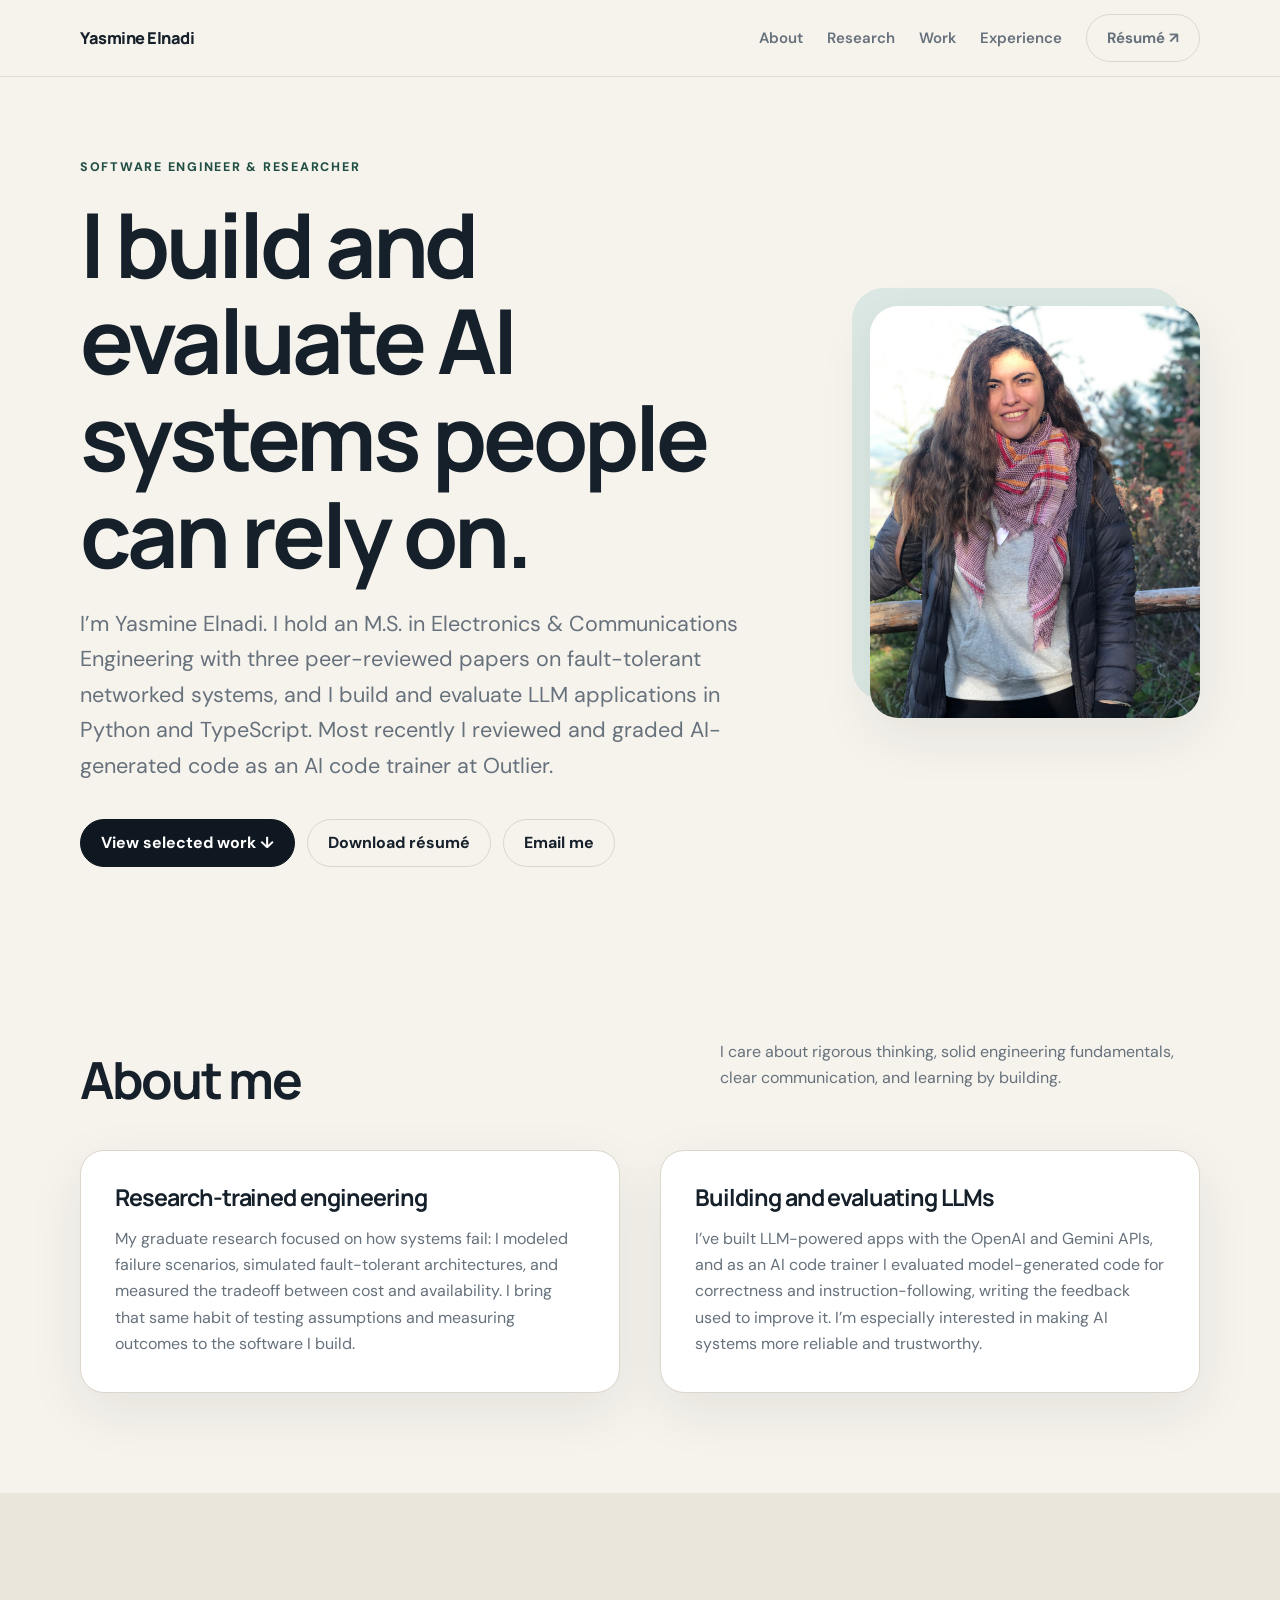
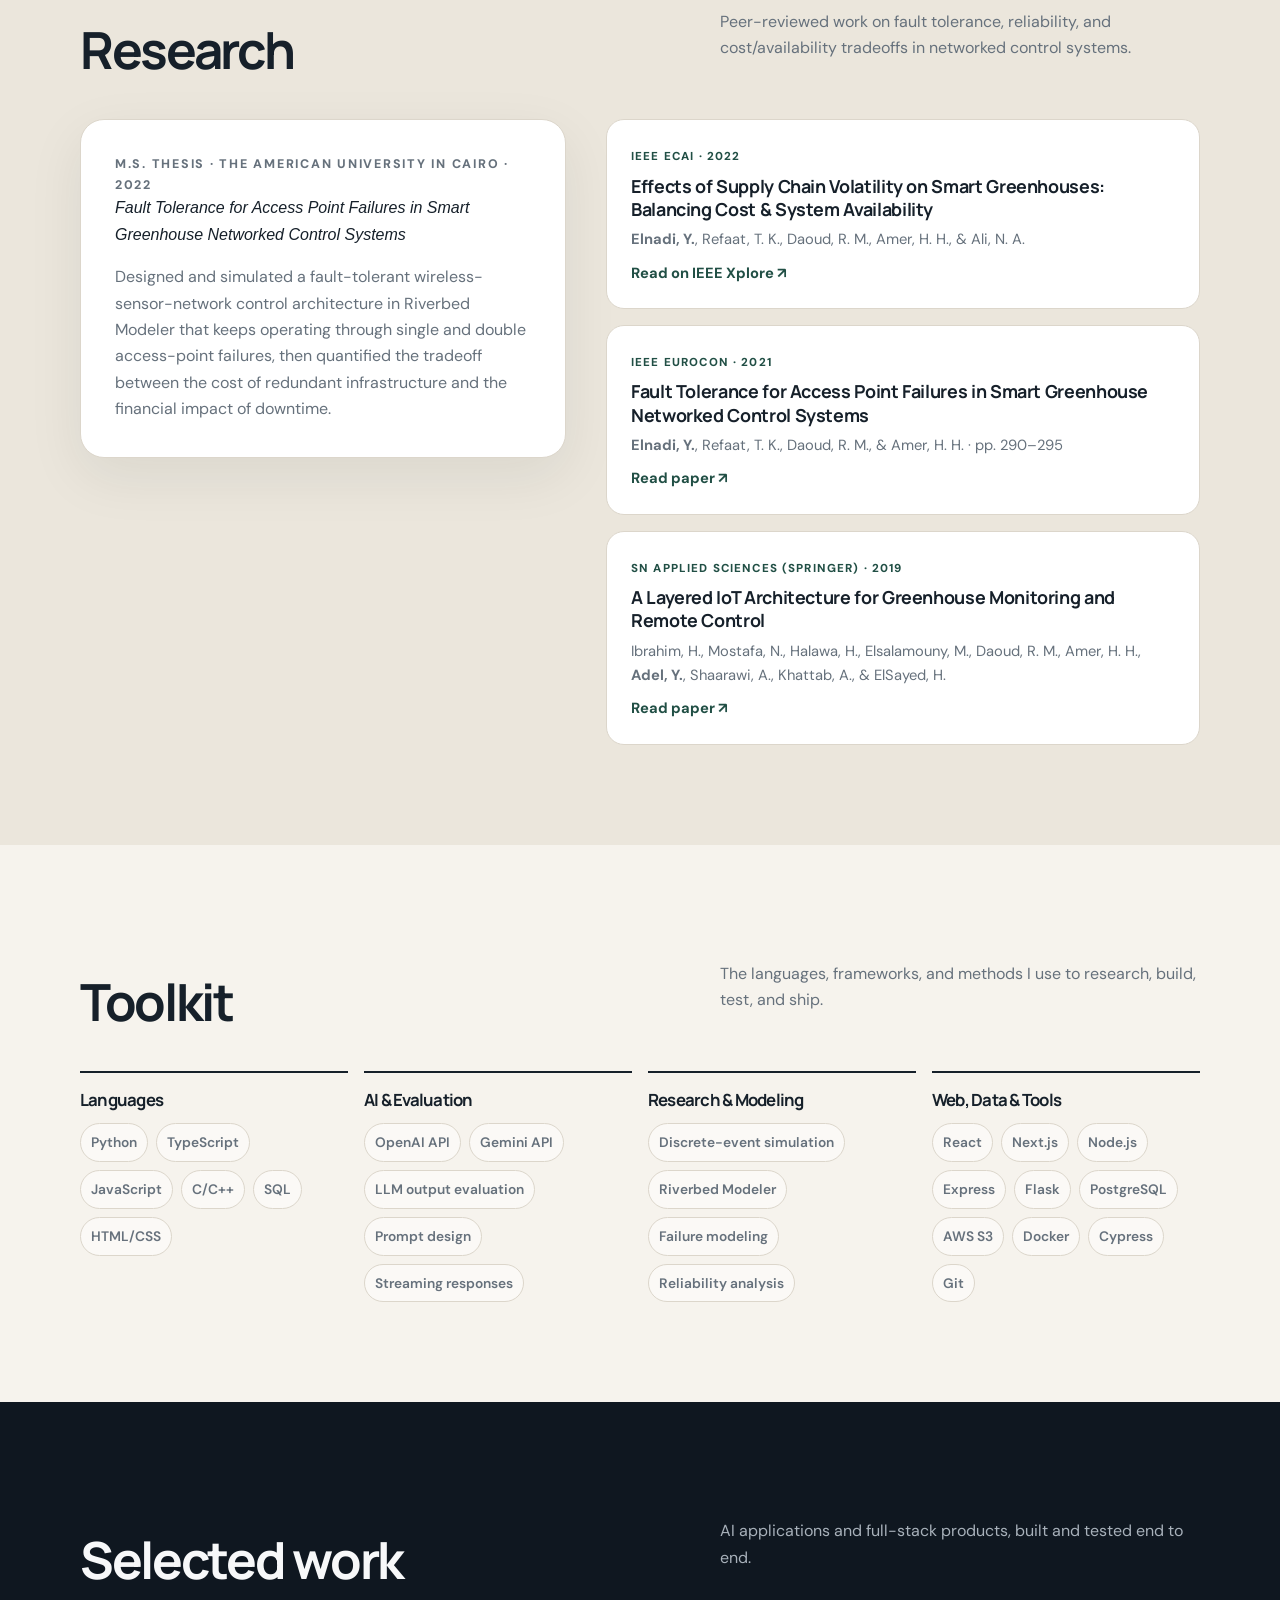
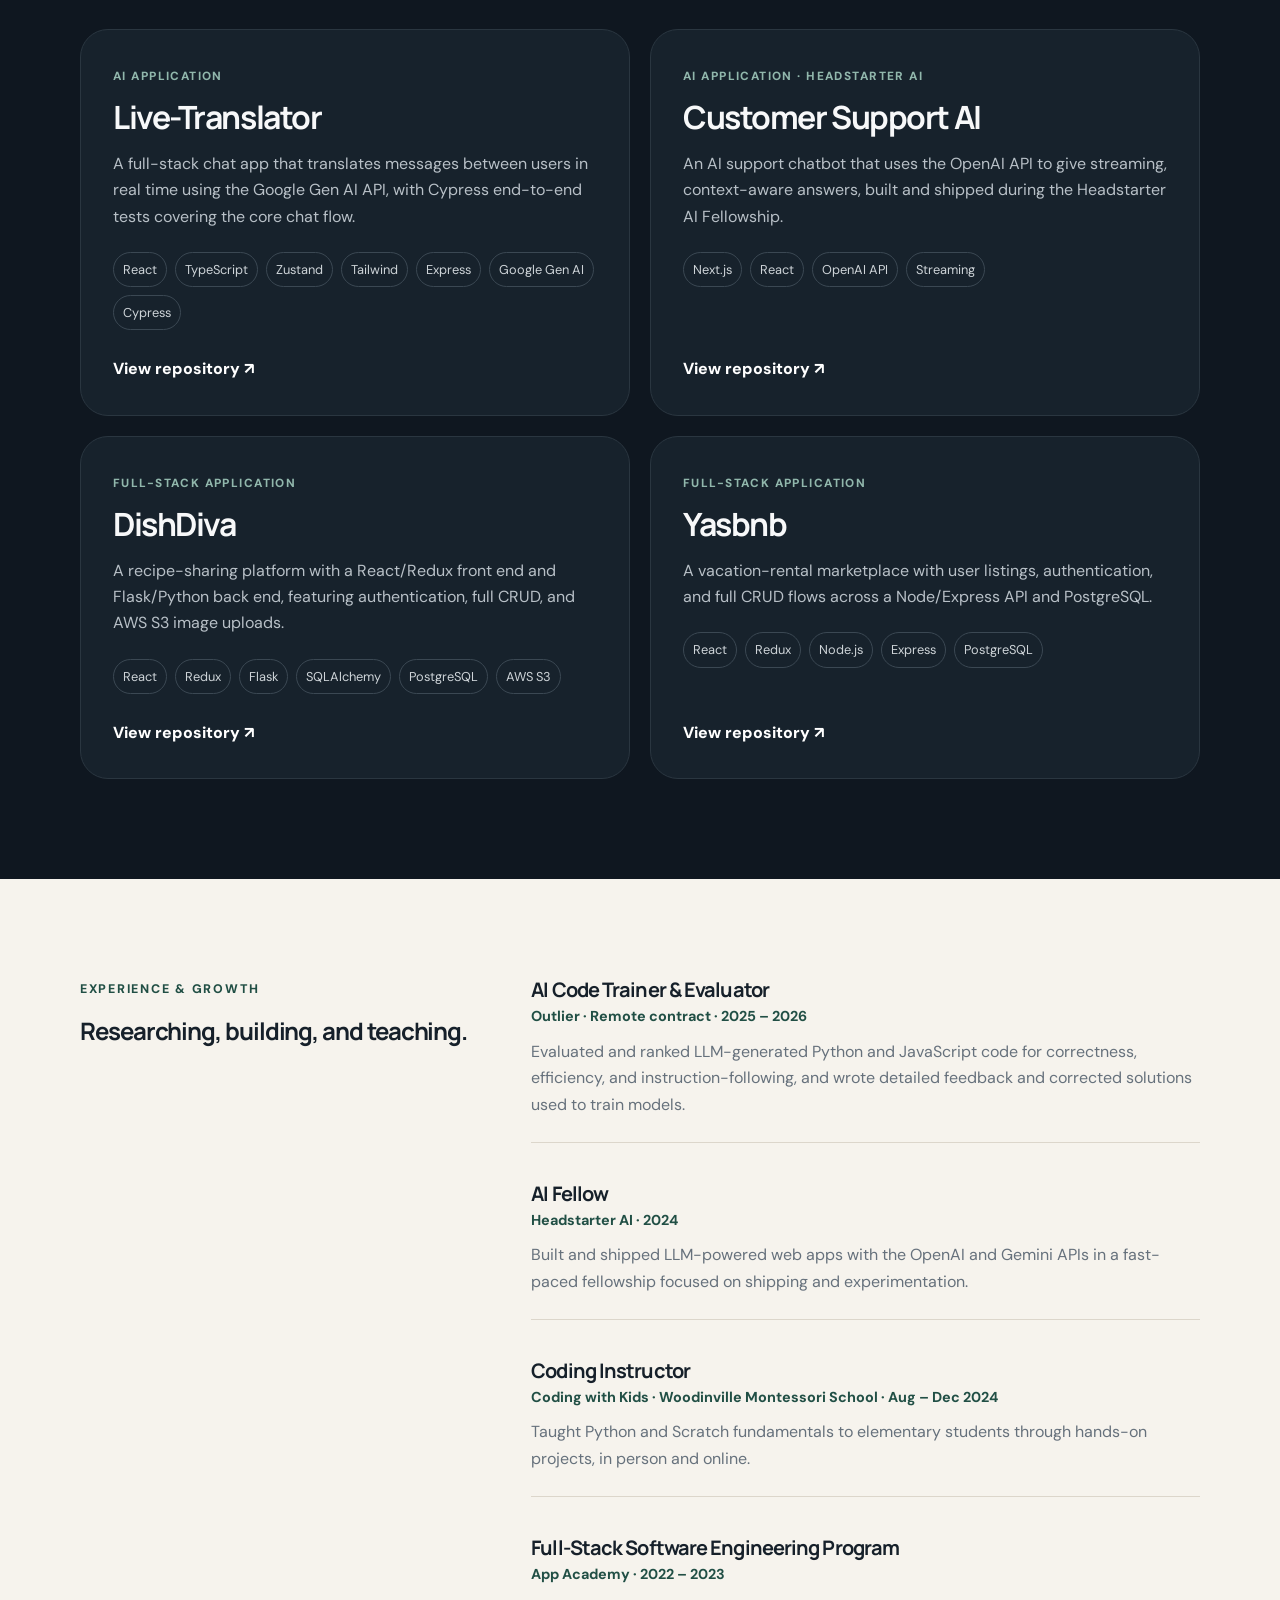
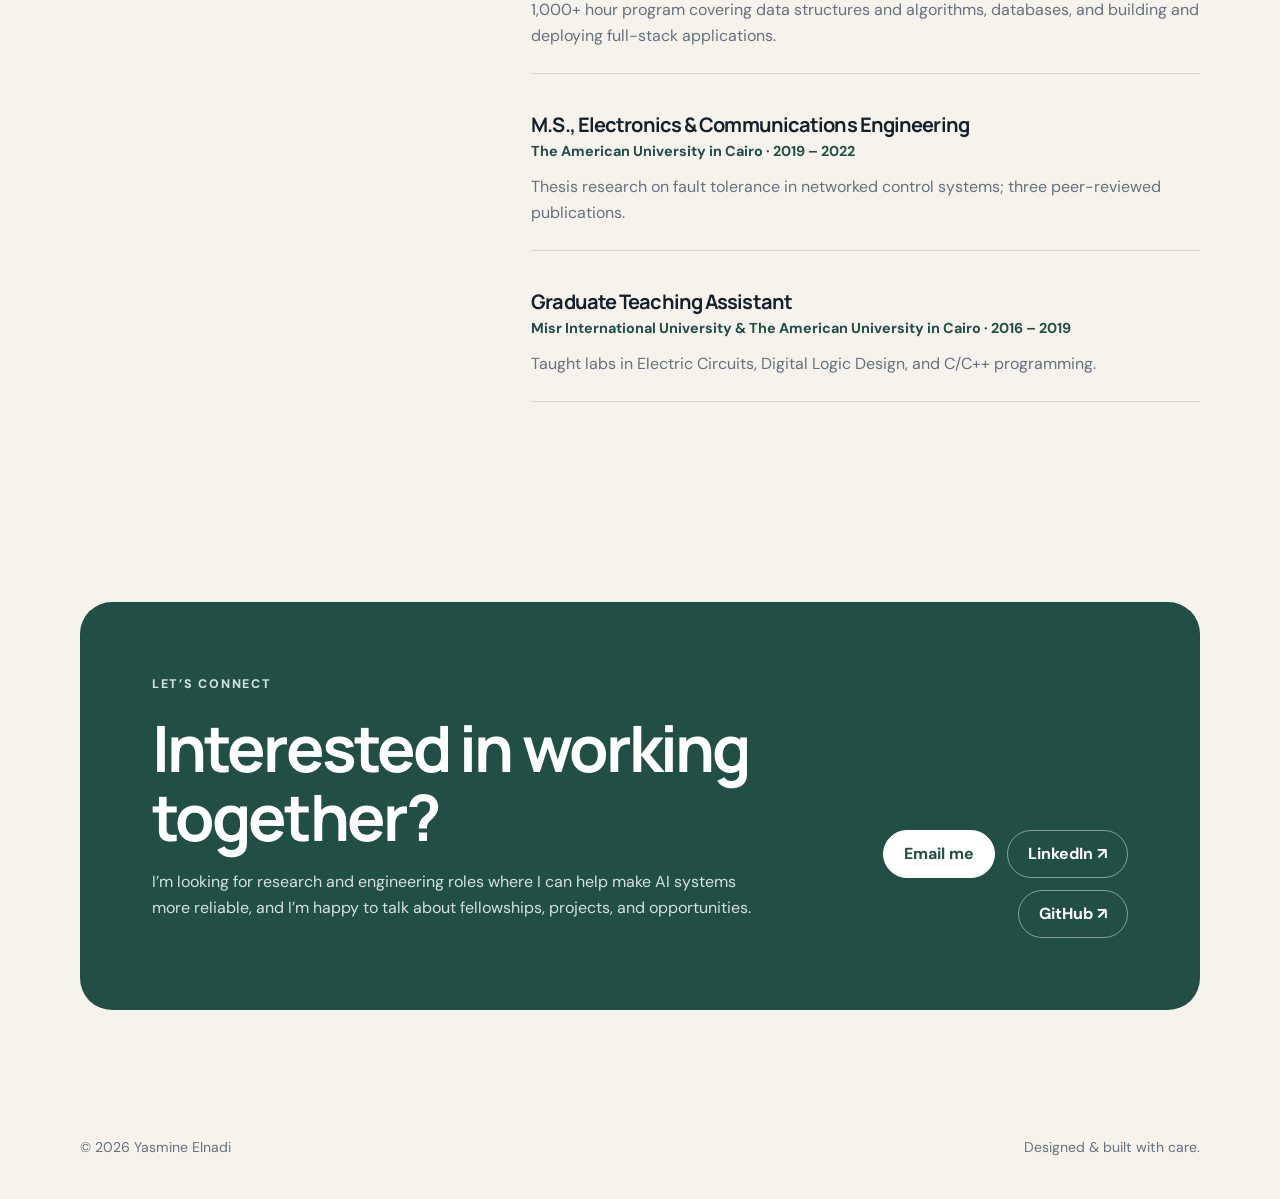
==== commit e77c439e: "Update index.html" ====
--- a/index.html
+++ b/index.html
@@ -3,8 +3,8 @@
 <head>
   <meta charset="UTF-8" />
   <meta name="viewport" content="width=device-width, initial-scale=1.0" />
-  <meta name="description" content="Yasmine Elnadi — Full-Stack Software Developer building polished web and AI-powered applications." />
-  <title>Yasmine Elnadi | Full-Stack Developer</title>
+  <meta name="description" content="Yasmine Elnadi — software engineer and researcher building and evaluating LLM applications, with peer-reviewed work on fault-tolerant systems." />
+  <title>Yasmine Elnadi | Software Engineer & Researcher</title>
   <link rel="preconnect" href="https://fonts.googleapis.com">
   <link rel="preconnect" href="https://fonts.gstatic.com" crossorigin>
   <link href="https://fonts.googleapis.com/css2?family=DM+Sans:wght@400;500;600;700&family=Manrope:wght@500;600;700;800&display=swap" rel="stylesheet">
@@ -176,6 +176,34 @@
     .about-card h3 { font-size: 1.45rem; margin-bottom: 12px; }
     .about-card p { color: var(--muted); margin-bottom: 0; }
 
+    /* Research */
+    #research { background: var(--surface-2); }
+    .research-grid {
+      display: grid;
+      grid-template-columns: .9fr 1.1fr;
+      gap: 40px;
+      align-items: start;
+    }
+    .thesis-title { font-style: italic; color: var(--text) !important; margin: 0 0 12px; }
+    .pub-list { list-style: none; margin: 0; padding: 0; display: grid; gap: 16px; }
+    .pub {
+      background: var(--surface);
+      border: 1px solid var(--line);
+      border-radius: 18px;
+      padding: 22px 24px;
+    }
+    .pub-venue {
+      color: var(--accent);
+      font-weight: 800;
+      text-transform: uppercase;
+      letter-spacing: .1em;
+      font-size: .72rem;
+    }
+    .pub h3 { font-size: 1.12rem; letter-spacing: -.02em; line-height: 1.3; margin: 6px 0 6px; }
+    .pub p { color: var(--muted); font-size: .92rem; margin: 0 0 8px; }
+    .pub a { font-weight: 700; color: var(--accent); font-size: .92rem; }
+    .pub a:hover { text-decoration: underline; }
+
     .skills-grid {
       display: grid;
       grid-template-columns: repeat(4, 1fr);
@@ -257,10 +285,12 @@
       padding: 6px 9px;
       border-radius: 999px;
     }
+    .project-links { display: flex; gap: 22px; flex-wrap: wrap; }
     .project-link {
       font-weight: 800;
       color: white;
     }
+    .project-link:hover { color: #91b7ac; }
 
     .experience-grid {
       display: grid;
@@ -324,7 +354,7 @@
     }
 
     @media (max-width: 900px) {
-      .hero-grid, .about-grid, .experience-grid, .contact-card { grid-template-columns: 1fr; }
+      .hero-grid, .about-grid, .research-grid, .experience-grid, .contact-card { grid-template-columns: 1fr; }
       .portrait-wrap { justify-self: start; width: 260px; margin-top: 20px; }
       .skills-grid, .project-grid { grid-template-columns: repeat(2, 1fr); }
       .contact-actions { justify-content: flex-start; }
@@ -349,9 +379,10 @@
       <a class="brand" href="#top">Yasmine Elnadi</a>
       <div class="nav-links">
         <a href="#about">About</a>
+        <a href="#research">Research</a>
         <a href="#work">Work</a>
         <a href="#experience">Experience</a>
-        <a class="button nav-cta" href="https://github.com/YElnadi" target="_blank" rel="noreferrer">GitHub ↗</a>
+        <a class="button nav-cta" href="Yasmine_Elnadi_Resume.pdf" target="_blank" rel="noreferrer">Résumé ↗</a>
       </div>
     </div>
   </nav>
@@ -360,14 +391,15 @@
     <header class="hero">
       <div class="shell hero-grid">
         <div>
-          <p class="eyebrow">Full-Stack Software Developer</p>
-          <h1>I build useful, thoughtful digital products.</h1>
+          <p class="eyebrow">Software Engineer & Researcher</p>
+          <h1>I build and evaluate AI systems people can rely on.</h1>
           <p class="hero-copy">
-            I’m Yasmine Elnadi, a full-stack developer working across React, JavaScript, Python, Node.js, databases, testing, and AI-powered experiences. I enjoy turning ideas into clean, practical products people can actually use.
+            I’m Yasmine Elnadi. I hold an M.S. in Electronics & Communications Engineering with three peer-reviewed papers on fault-tolerant networked systems, and I build and evaluate LLM applications in Python and TypeScript. Most recently I reviewed and graded AI-generated code as an AI code trainer at Outlier.
           </p>
           <div class="hero-actions">
             <a class="button primary" href="#work">View selected work ↓</a>
-            <a class="button" href="https://www.linkedin.com/in/yaselnadi" target="_blank" rel="noreferrer">LinkedIn ↗</a>
+            <a class="button" href="Yasmine_Elnadi_Resume.pdf" target="_blank" rel="noreferrer">Download résumé</a>
+            <a class="button" href="mailto:yaselnadi@gmail.com">Email me</a>
           </div>
         </div>
         <div class="portrait-wrap">
@@ -381,23 +413,63 @@
         <div class="section-top">
           <h2>About me</h2>
           <p class="section-note">
-            I care about usable interfaces, solid engineering fundamentals, clear communication, and learning by building.
+            I care about rigorous thinking, solid engineering fundamentals, clear communication, and learning by building.
           </p>
         </div>
 
         <div class="about-grid">
           <article class="about-card">
-            <h3>Product-minded engineering</h3>
+            <h3>Research-trained engineering</h3>
             <p>
-              My background spans front-end and back-end development, relational databases, cloud storage, testing, and API integration. I like owning the full path from an idea to a working user experience.
+              My graduate research focused on how systems fail: I modeled failure scenarios, simulated fault-tolerant architectures, and measured the tradeoff between cost and availability. I bring that same habit of testing assumptions and measuring outcomes to the software I build.
             </p>
           </article>
           <article class="about-card">
-            <h3>Always exploring</h3>
+            <h3>Building and evaluating LLMs</h3>
             <p>
-              Alongside traditional web development, I’ve built projects around generative AI and conversational experiences, and I continue exploring how AI can make software more useful without making it more complicated.
+              I’ve built LLM-powered apps with the OpenAI and Gemini APIs, and as an AI code trainer I evaluated model-generated code for correctness and instruction-following, writing the feedback used to improve it. I’m especially interested in making AI systems more reliable and trustworthy.
             </p>
           </article>
+        </div>
+      </div>
+    </section>
+
+    <section id="research">
+      <div class="shell">
+        <div class="section-top">
+          <h2>Research</h2>
+          <p class="section-note">Peer-reviewed work on fault tolerance, reliability, and cost/availability tradeoffs in networked control systems.</p>
+        </div>
+
+        <div class="research-grid">
+          <article class="about-card">
+            <p class="eyebrow">M.S. Thesis · The American University in Cairo · 2022</p>
+            <p class="thesis-title">Fault Tolerance for Access Point Failures in Smart Greenhouse Networked Control Systems</p>
+            <p>
+              Designed and simulated a fault-tolerant wireless-sensor-network control architecture in Riverbed Modeler that keeps operating through single and double access-point failures, then quantified the tradeoff between the cost of redundant infrastructure and the financial impact of downtime.
+            </p>
+          </article>
+
+          <ul class="pub-list">
+            <li class="pub">
+              <span class="pub-venue">IEEE ECAI · 2022</span>
+              <h3>Effects of Supply Chain Volatility on Smart Greenhouses: Balancing Cost & System Availability</h3>
+              <p><strong>Elnadi, Y.</strong>, Refaat, T. K., Daoud, R. M., Amer, H. H., & Ali, N. A.</p>
+              <a href="https://ieeexplore.ieee.org/document/9847506" target="_blank" rel="noreferrer">Read on IEEE Xplore ↗</a>
+            </li>
+            <li class="pub">
+              <span class="pub-venue">IEEE EUROCON · 2021</span>
+              <h3>Fault Tolerance for Access Point Failures in Smart Greenhouse Networked Control Systems</h3>
+              <p><strong>Elnadi, Y.</strong>, Refaat, T. K., Daoud, R. M., & Amer, H. H. · pp. 290–295</p>
+              <a href="https://doi.org/10.1109/EUROCON52738.2021.9535545" target="_blank" rel="noreferrer">Read paper ↗</a>
+            </li>
+            <li class="pub">
+              <span class="pub-venue">SN Applied Sciences (Springer) · 2019</span>
+              <h3>A Layered IoT Architecture for Greenhouse Monitoring and Remote Control</h3>
+              <p>Ibrahim, H., Mostafa, N., Halawa, H., Elsalamouny, M., Daoud, R. M., Amer, H. H., <strong>Adel, Y.</strong>, Shaarawi, A., Khattab, A., & ElSayed, H.</p>
+              <a href="https://doi.org/10.1007/s42452-019-0227-8" target="_blank" rel="noreferrer">Read paper ↗</a>
+            </li>
+          </ul>
         </div>
       </div>
     </section>
@@ -406,32 +478,32 @@
       <div class="shell">
         <div class="section-top">
           <h2>Toolkit</h2>
-          <p class="section-note">A practical mix of technologies I’ve used to design, build, test, and ship software.</p>
+          <p class="section-note">The languages, frameworks, and methods I use to research, build, test, and ship.</p>
         </div>
 
         <div class="skills-grid">
           <div class="skill-group">
-            <h3>Frontend</h3>
+            <h3>Languages</h3>
             <div class="skill-list">
-              <span class="chip">React</span><span class="chip">Redux</span><span class="chip">Next.js</span><span class="chip">JavaScript</span><span class="chip">TypeScript</span><span class="chip">HTML/CSS</span>
+              <span class="chip">Python</span><span class="chip">TypeScript</span><span class="chip">JavaScript</span><span class="chip">C/C++</span><span class="chip">SQL</span><span class="chip">HTML/CSS</span>
             </div>
           </div>
           <div class="skill-group">
-            <h3>Backend</h3>
+            <h3>AI & Evaluation</h3>
             <div class="skill-list">
-              <span class="chip">Node.js</span><span class="chip">Express</span><span class="chip">Python</span><span class="chip">Flask</span><span class="chip">REST APIs</span>
+              <span class="chip">OpenAI API</span><span class="chip">Gemini API</span><span class="chip">LLM output evaluation</span><span class="chip">Prompt design</span><span class="chip">Streaming responses</span>
             </div>
           </div>
           <div class="skill-group">
-            <h3>Data & Cloud</h3>
+            <h3>Research & Modeling</h3>
             <div class="skill-list">
-              <span class="chip">PostgreSQL</span><span class="chip">SQLAlchemy</span><span class="chip">Prisma</span><span class="chip">AWS S3</span><span class="chip">Firebase</span>
+              <span class="chip">Discrete-event simulation</span><span class="chip">Riverbed Modeler</span><span class="chip">Failure modeling</span><span class="chip">Reliability analysis</span>
             </div>
           </div>
           <div class="skill-group">
-            <h3>Testing & AI</h3>
+            <h3>Web, Data & Tools</h3>
             <div class="skill-list">
-              <span class="chip">Cypress</span><span class="chip">OpenAI APIs</span><span class="chip">Gemini API</span><span class="chip">Git/GitHub</span>
+              <span class="chip">React</span><span class="chip">Next.js</span><span class="chip">Node.js</span><span class="chip">Express</span><span class="chip">Flask</span><span class="chip">PostgreSQL</span><span class="chip">AWS S3</span><span class="chip">Docker</span><span class="chip">Cypress</span><span class="chip">Git</span>
             </div>
           </div>
         </div>
@@ -442,48 +514,58 @@
       <div class="shell">
         <div class="section-top">
           <h2>Selected work</h2>
-          <p class="section-note">A mix of full-stack applications and newer AI experiments that show how my work has evolved.</p>
+          <p class="section-note">AI applications and full-stack products, built and tested end to end.</p>
         </div>
 
         <div class="project-grid">
+          <article class="project-card">
+            <div>
+              <span class="project-kicker">AI application</span>
+              <h3>Live-Translator</h3>
+              <p>A full-stack chat app that translates messages between users in real time using the Google Gen AI API, with Cypress end-to-end tests covering the core chat flow.</p>
+              <div class="project-tags"><span>React</span><span>TypeScript</span><span>Zustand</span><span>Tailwind</span><span>Express</span><span>Google Gen AI</span><span>Cypress</span></div>
+            </div>
+            <div class="project-links">
+              <!-- TODO: replace with the exact repo URL, and add a Live demo link if it's deployed -->
+              <a class="project-link" href="https://github.com/YElnadi" target="_blank" rel="noreferrer">View repository ↗</a>
+            </div>
+          </article>
+
+          <article class="project-card">
+            <div>
+              <span class="project-kicker">AI application · Headstarter AI</span>
+              <h3>Customer Support AI</h3>
+              <p>An AI support chatbot that uses the OpenAI API to give streaming, context-aware answers, built and shipped during the Headstarter AI Fellowship.</p>
+              <div class="project-tags"><span>Next.js</span><span>React</span><span>OpenAI API</span><span>Streaming</span></div>
+            </div>
+            <div class="project-links">
+              <a class="project-link" href="https://github.com/YElnadi/customer-support-ai" target="_blank" rel="noreferrer">View repository ↗</a>
+            </div>
+          </article>
+
           <article class="project-card">
             <div>
               <span class="project-kicker">Full-stack application</span>
               <h3>DishDiva</h3>
-              <p>A recipe-focused web application with a React/Redux front end and Flask/Python back end, built around creating and managing cooking content with image support.</p>
-              <div class="project-tags"><span>React</span><span>Redux</span><span>Flask</span><span>Python</span><span>PostgreSQL</span><span>AWS S3</span></div>
-            </div>
-            <a class="project-link" href="https://github.com/YElnadi/DishDiva" target="_blank" rel="noreferrer">View repository ↗</a>
+              <p>A recipe-sharing platform with a React/Redux front end and Flask/Python back end, featuring authentication, full CRUD, and AWS S3 image uploads.</p>
+              <div class="project-tags"><span>React</span><span>Redux</span><span>Flask</span><span>SQLAlchemy</span><span>PostgreSQL</span><span>AWS S3</span></div>
+            </div>
+            <div class="project-links">
+              <a class="project-link" href="https://github.com/YElnadi/DishDiva" target="_blank" rel="noreferrer">View repository ↗</a>
+              <!-- TODO: add your Render URL:  <a class="project-link" href="https://YOUR-APP.onrender.com" target="_blank" rel="noreferrer">Live demo ↗</a> -->
+            </div>
           </article>
 
           <article class="project-card">
             <div>
               <span class="project-kicker">Full-stack application</span>
               <h3>Yasbnb</h3>
-              <p>A vacation-rental marketplace project focused on real-world CRUD flows, user-facing listings, authentication, and full-stack application architecture.</p>
+              <p>A vacation-rental marketplace with user listings, authentication, and full CRUD flows across a Node/Express API and PostgreSQL.</p>
               <div class="project-tags"><span>React</span><span>Redux</span><span>Node.js</span><span>Express</span><span>PostgreSQL</span></div>
             </div>
-            <a class="project-link" href="https://github.com/YElnadi/Yasbnb" target="_blank" rel="noreferrer">View repository ↗</a>
-          </article>
-
-          <article class="project-card">
-            <div>
-              <span class="project-kicker">AI project</span>
-              <h3>Customer Support AI</h3>
-              <p>An AI-focused application exploring conversational customer-support experiences and practical integration of modern language-model tooling into a web product.</p>
-              <div class="project-tags"><span>AI</span><span>JavaScript</span><span>Web App</span><span>LLM Integration</span></div>
-            </div>
-            <a class="project-link" href="https://github.com/YElnadi/customer-support-ai" target="_blank" rel="noreferrer">View repository ↗</a>
-          </article>
-
-          <article class="project-card">
-            <div>
-              <span class="project-kicker">AI experiment</span>
-              <h3>Gemini Chatbot</h3>
-              <p>A hands-on exploration of Google Gemini models and prompt-driven conversational experiences using JavaScript and the Gemini API.</p>
-              <div class="project-tags"><span>Gemini</span><span>JavaScript</span><span>Generative AI</span><span>API Integration</span></div>
-            </div>
-            <a class="project-link" href="https://github.com/YElnadi/Gemini_Chatbot" target="_blank" rel="noreferrer">View repository ↗</a>
+            <div class="project-links">
+              <a class="project-link" href="https://github.com/YElnadi/Yasbnb" target="_blank" rel="noreferrer">View repository ↗</a>
+            </div>
           </article>
         </div>
       </div>
@@ -493,28 +575,38 @@
       <div class="shell experience-grid">
         <div>
           <p class="eyebrow">Experience & growth</p>
-          <h2>Building, teaching, and learning.</h2>
+          <h2>Researching, building, and teaching.</h2>
         </div>
         <div class="timeline">
           <article class="timeline-item">
-            <h3>Software Developer</h3>
-            <div class="timeline-meta">Independent projects · Full-stack & AI</div>
-            <p>Building web applications across React, Node, Python, databases, APIs, testing, and AI-powered workflows.</p>
+            <h3>AI Code Trainer & Evaluator</h3>
+            <div class="timeline-meta">Outlier · Remote contract · 2025 – 2026</div>
+            <p>Evaluated and ranked LLM-generated Python and JavaScript code for correctness, efficiency, and instruction-following, and wrote detailed feedback and corrected solutions used to train models.</p>
+          </article>
+          <article class="timeline-item">
+            <h3>AI Fellow</h3>
+            <div class="timeline-meta">Headstarter AI · 2024</div>
+            <p>Built and shipped LLM-powered web apps with the OpenAI and Gemini APIs in a fast-paced fellowship focused on shipping and experimentation.</p>
           </article>
           <article class="timeline-item">
             <h3>Coding Instructor</h3>
-            <div class="timeline-meta">Coding With Kids · Woodinville Montessori School</div>
-            <p>Taught young learners core coding concepts through approachable, hands-on programming activities and projects.</p>
+            <div class="timeline-meta">Coding with Kids · Woodinville Montessori School · Aug – Dec 2024</div>
+            <p>Taught Python and Scratch fundamentals to elementary students through hands-on projects, in person and online.</p>
           </article>
           <article class="timeline-item">
-            <h3>AI Fellowship</h3>
-            <div class="timeline-meta">Headstarter AI</div>
-            <p>Built AI-focused projects in a fast-paced fellowship environment centered on shipping, experimentation, and product thinking.</p>
+            <h3>Full-Stack Software Engineering Program</h3>
+            <div class="timeline-meta">App Academy · 2022 – 2023</div>
+            <p>1,000+ hour program covering data structures and algorithms, databases, and building and deploying full-stack applications.</p>
           </article>
           <article class="timeline-item">
-            <h3>Software Engineering Training</h3>
-            <div class="timeline-meta">App Academy</div>
-            <p>Completed intensive full-stack software engineering training covering modern JavaScript, React, backend development, databases, and deployment fundamentals.</p>
+            <h3>M.S., Electronics & Communications Engineering</h3>
+            <div class="timeline-meta">The American University in Cairo · 2019 – 2022</div>
+            <p>Thesis research on fault tolerance in networked control systems; three peer-reviewed publications.</p>
+          </article>
+          <article class="timeline-item">
+            <h3>Graduate Teaching Assistant</h3>
+            <div class="timeline-meta">Misr International University & The American University in Cairo · 2016 – 2019</div>
+            <p>Taught labs in Electric Circuits, Digital Logic Design, and C/C++ programming.</p>
           </article>
         </div>
       </div>
@@ -526,10 +618,11 @@
           <div>
             <p class="eyebrow" style="color:#d4e2de">Let’s connect</p>
             <h2>Interested in working together?</h2>
-            <p>I’m always interested in thoughtful software, product, and engineering opportunities where I can keep building and growing.</p>
+            <p>I’m looking for research and engineering roles where I can help make AI systems more reliable, and I’m happy to talk about fellowships, projects, and opportunities.</p>
           </div>
           <div class="contact-actions">
-            <a class="button primary" href="https://www.linkedin.com/in/yaselnadi" target="_blank" rel="noreferrer">LinkedIn ↗</a>
+            <a class="button primary" href="mailto:yaselnadi@gmail.com">Email me</a>
+            <a class="button" href="https://www.linkedin.com/in/yaselnadi" target="_blank" rel="noreferrer">LinkedIn ↗</a>
             <a class="button" href="https://github.com/YElnadi" target="_blank" rel="noreferrer">GitHub ↗</a>
           </div>
         </div>
@@ -544,4 +637,4 @@
     </div>
   </footer>
 </body>
-</html>+</html>
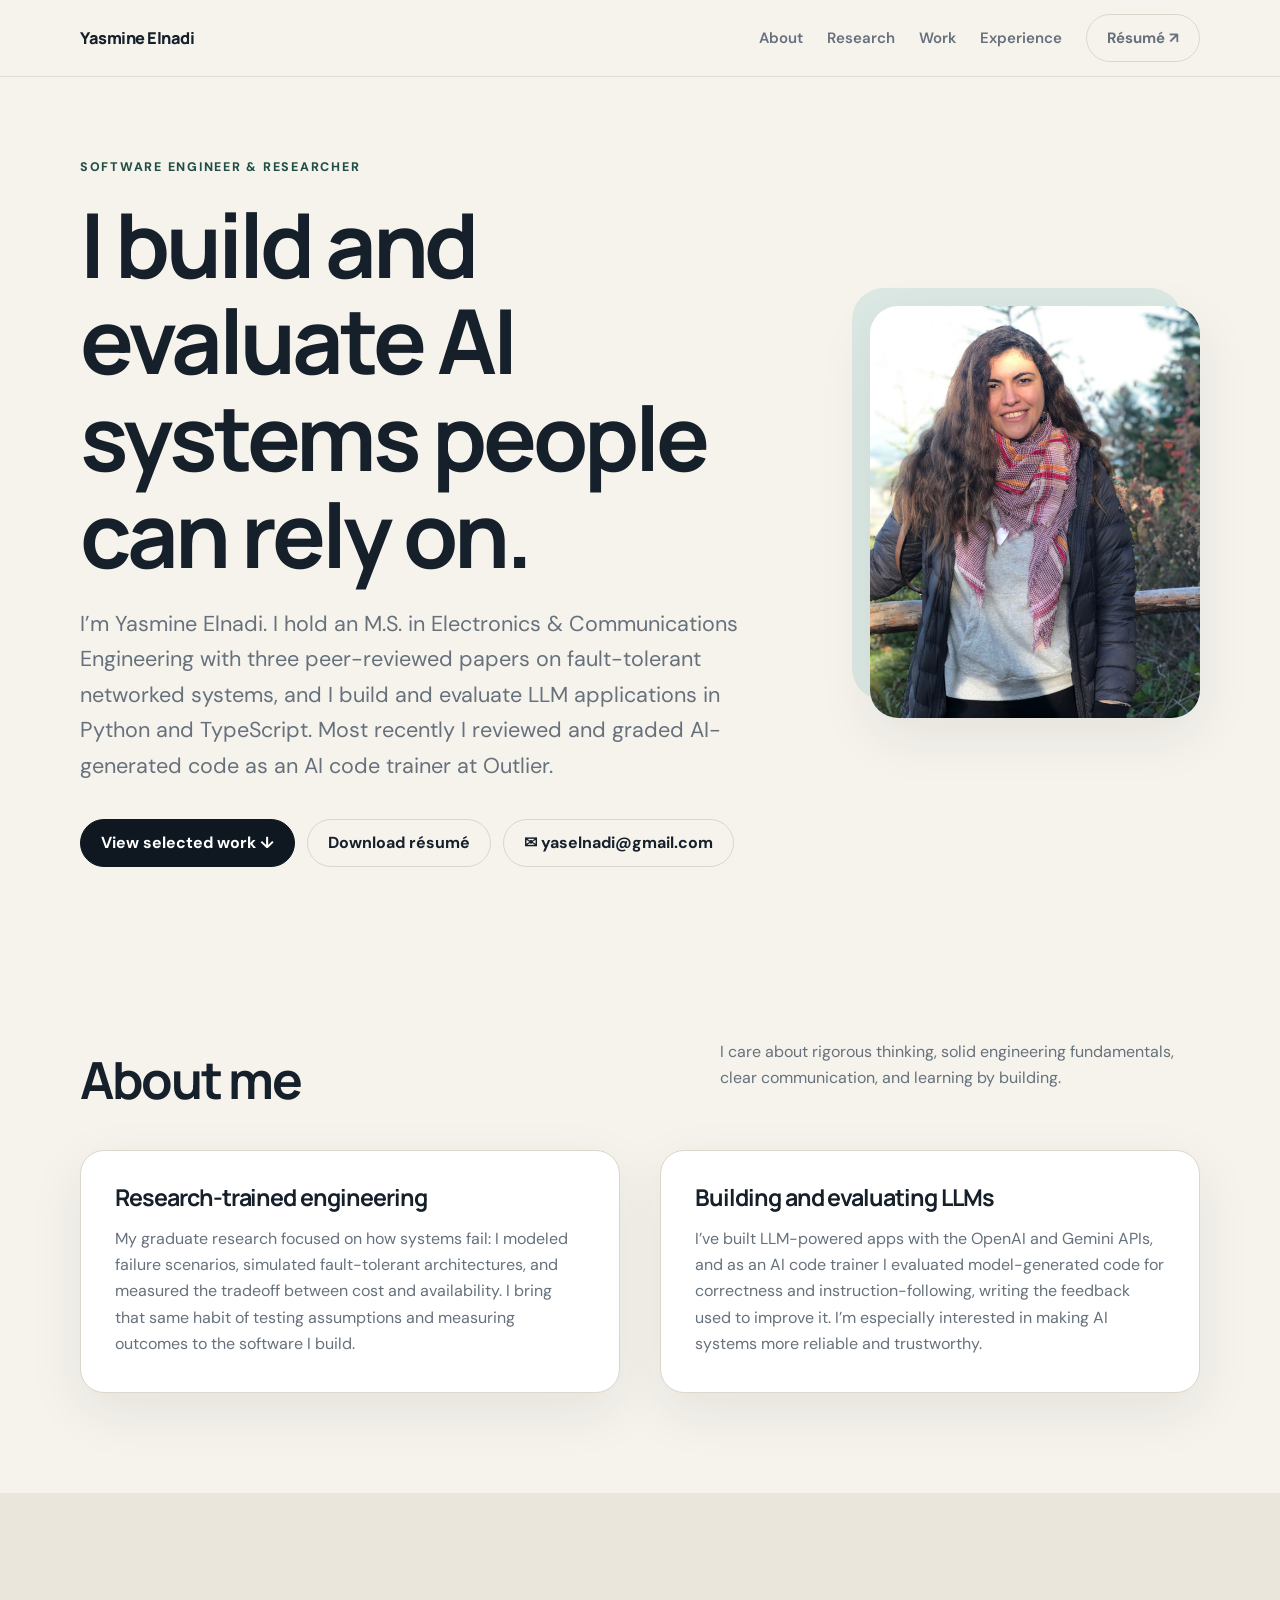
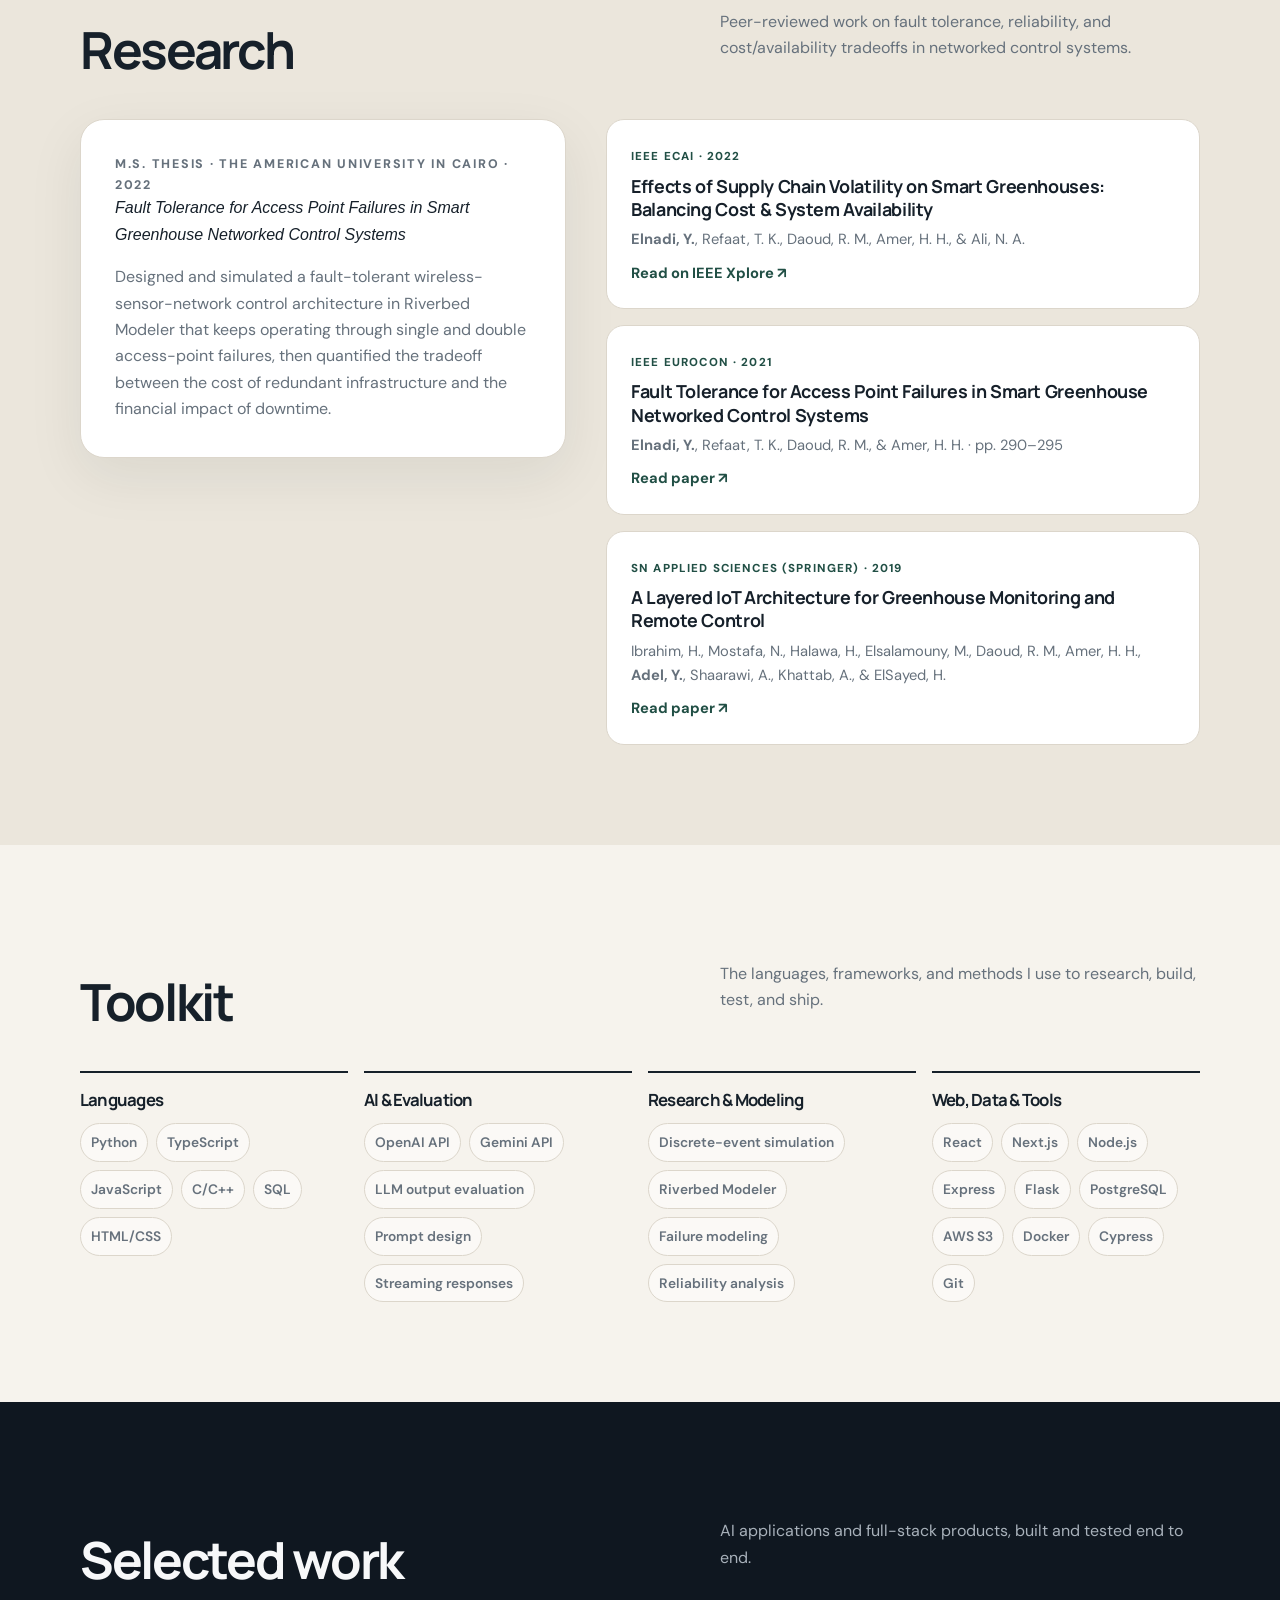
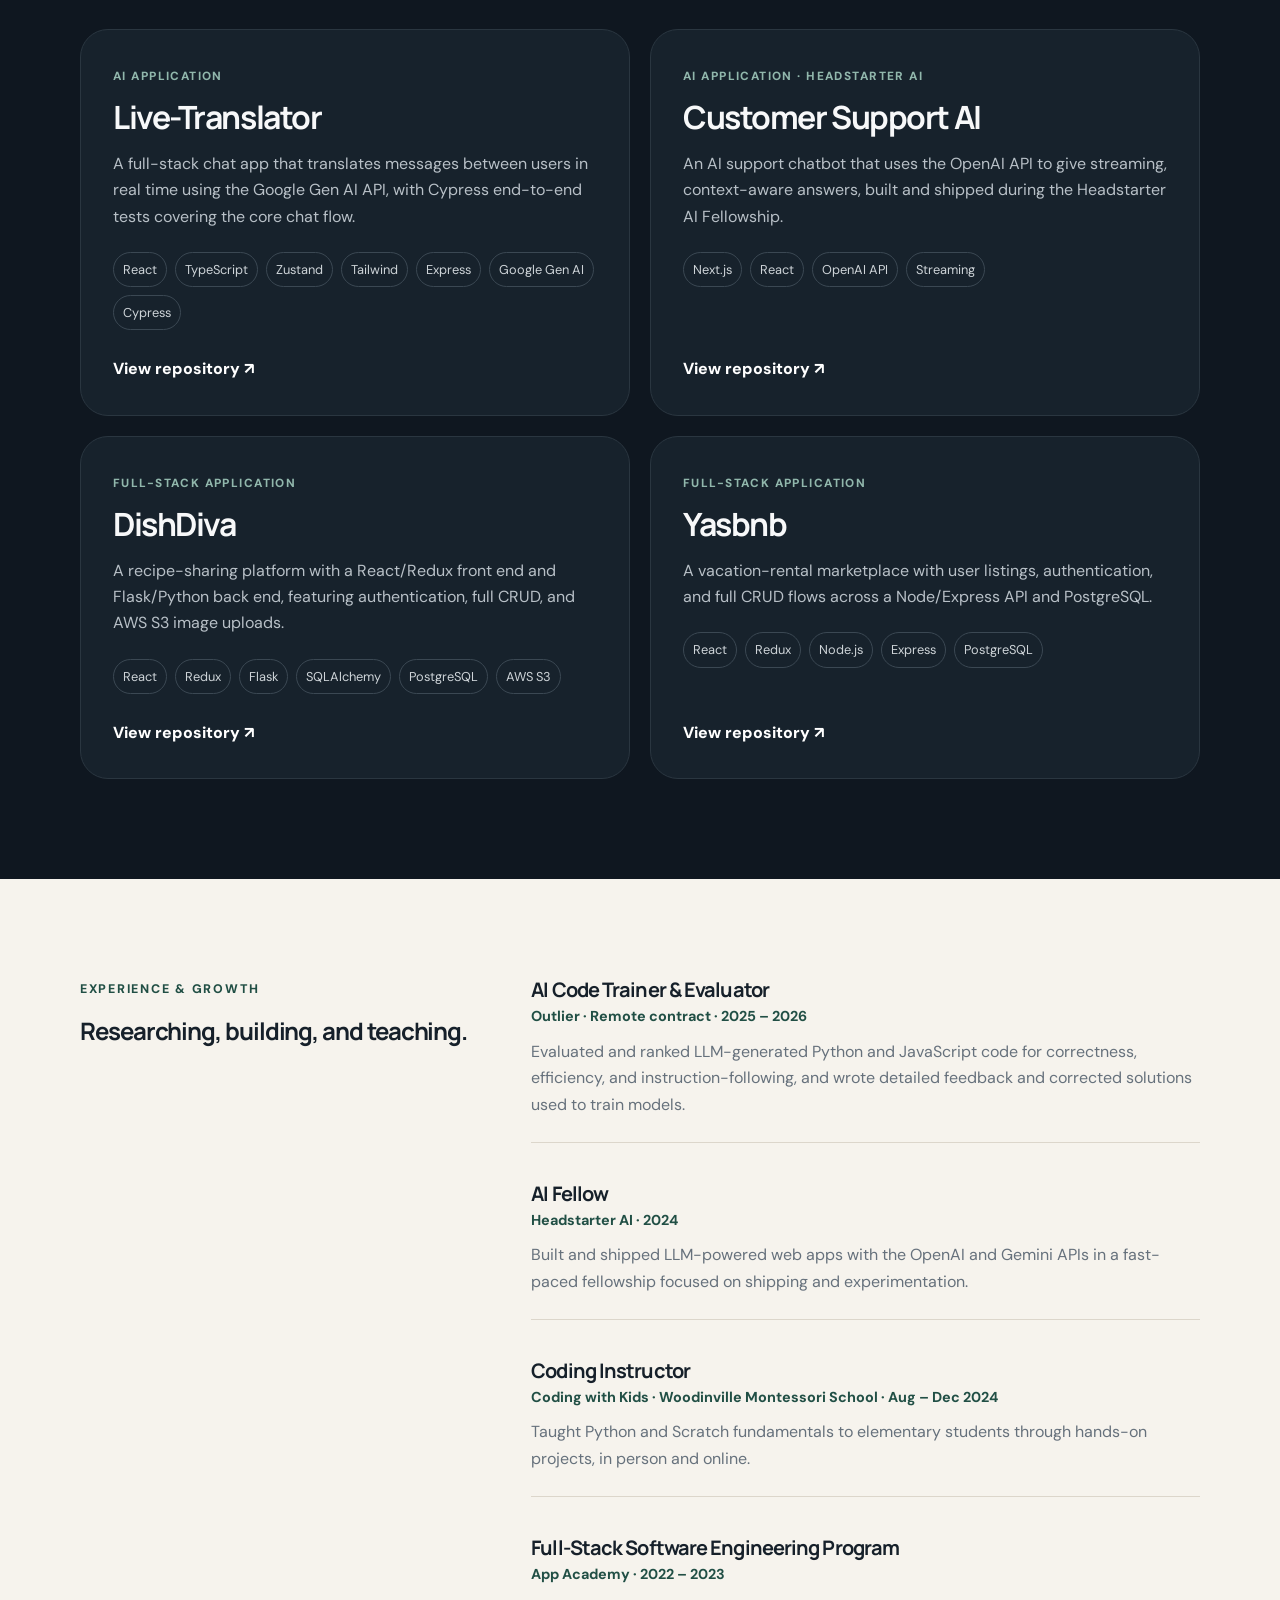
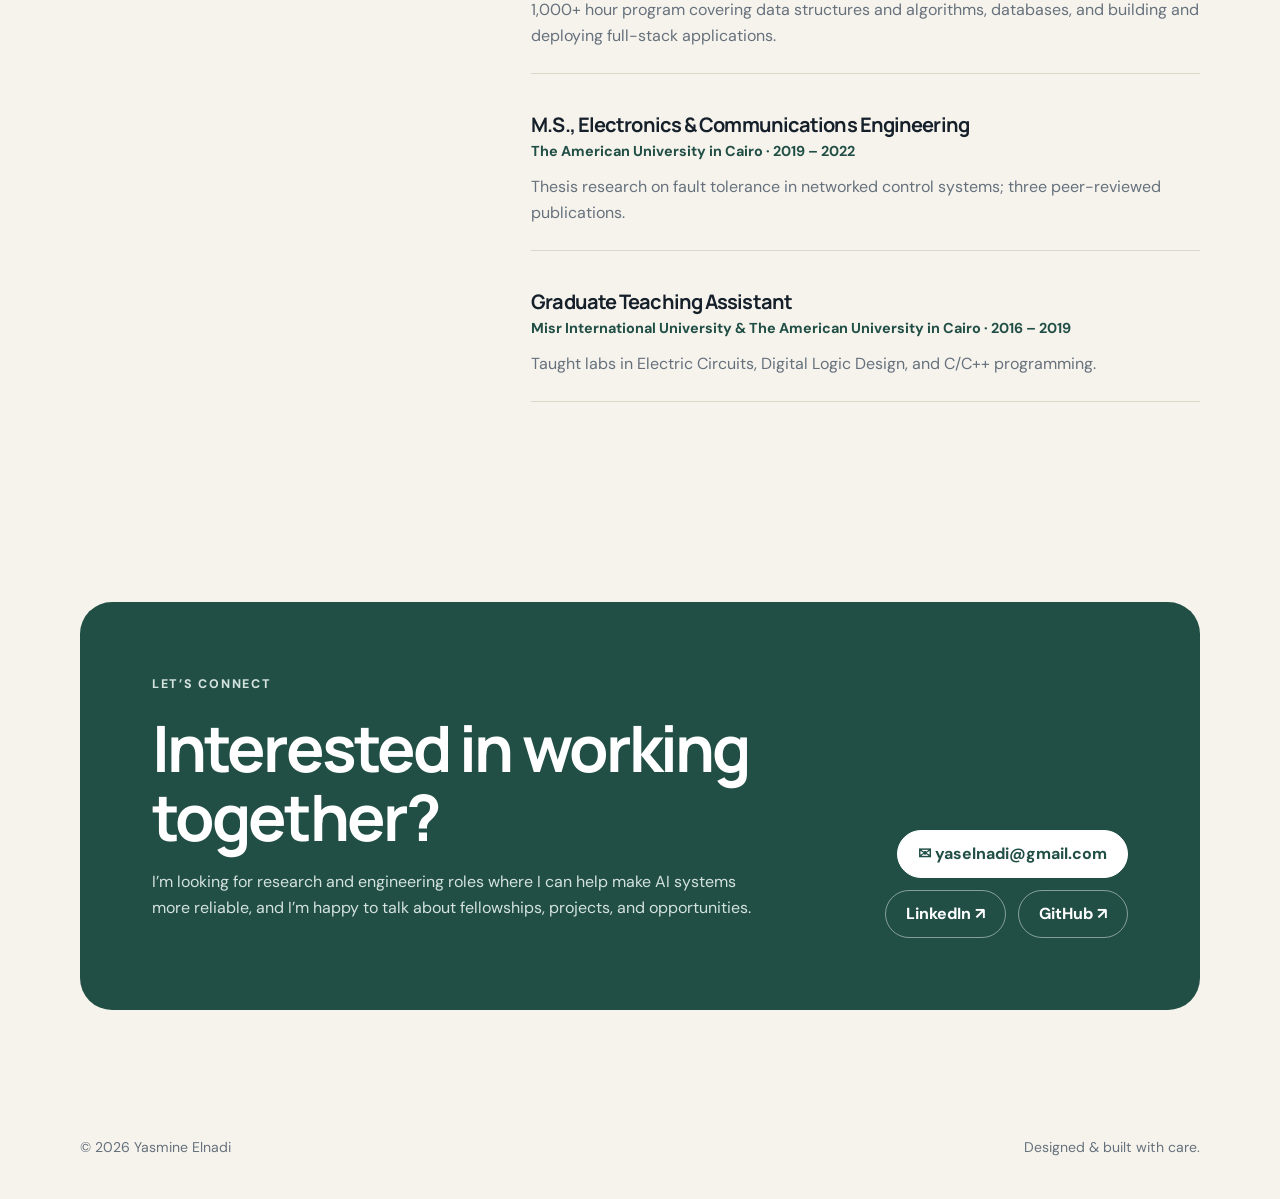
==== commit 33a9f75d: "Update index.html" ====
--- a/index.html
+++ b/index.html
@@ -1,3 +1,5 @@
+
+
 <!DOCTYPE html>
 <html lang="en">
 <head>
@@ -86,6 +88,20 @@
       color: white;
     }
     .button:hover { transform: translateY(-2px); }
+    .email-btn { position: relative; }
+    .email-btn.copied::after {
+      content: "Copied!";
+      position: absolute;
+      left: 50%;
+      top: calc(100% + 8px);
+      transform: translateX(-50%);
+      background: var(--ink);
+      color: white;
+      font-size: .8rem;
+      padding: 4px 10px;
+      border-radius: 999px;
+      white-space: nowrap;
+    }
 
     .hero {
       min-height: 78vh;
@@ -399,7 +415,7 @@
           <div class="hero-actions">
             <a class="button primary" href="#work">View selected work ↓</a>
             <a class="button" href="Yasmine_Elnadi_Resume.pdf" target="_blank" rel="noreferrer">Download résumé</a>
-            <a class="button" href="mailto:yaselnadi@gmail.com">Email me</a>
+            <a class="button email-btn" href="mailto:yaselnadi@gmail.com" data-email="yaselnadi@gmail.com">✉ yaselnadi@gmail.com</a>
           </div>
         </div>
         <div class="portrait-wrap">
@@ -621,7 +637,7 @@
             <p>I’m looking for research and engineering roles where I can help make AI systems more reliable, and I’m happy to talk about fellowships, projects, and opportunities.</p>
           </div>
           <div class="contact-actions">
-            <a class="button primary" href="mailto:yaselnadi@gmail.com">Email me</a>
+            <a class="button primary email-btn" href="mailto:yaselnadi@gmail.com" data-email="yaselnadi@gmail.com">✉ yaselnadi@gmail.com</a>
             <a class="button" href="https://www.linkedin.com/in/yaselnadi" target="_blank" rel="noreferrer">LinkedIn ↗</a>
             <a class="button" href="https://github.com/YElnadi" target="_blank" rel="noreferrer">GitHub ↗</a>
           </div>
@@ -636,5 +652,19 @@
       <span>Designed & built with care.</span>
     </div>
   </footer>
+  <script>
+    // Copy the email address on click (mail apps often aren't set up), while still trying to open one.
+    document.querySelectorAll('.email-btn').forEach(function (btn) {
+      btn.addEventListener('click', function () {
+        var email = btn.dataset.email;
+        if (navigator.clipboard) {
+          navigator.clipboard.writeText(email).then(function () {
+            btn.classList.add('copied');
+            setTimeout(function () { btn.classList.remove('copied'); }, 1800);
+          }).catch(function () {});
+        }
+      });
+    });
+  </script>
 </body>
 </html>
